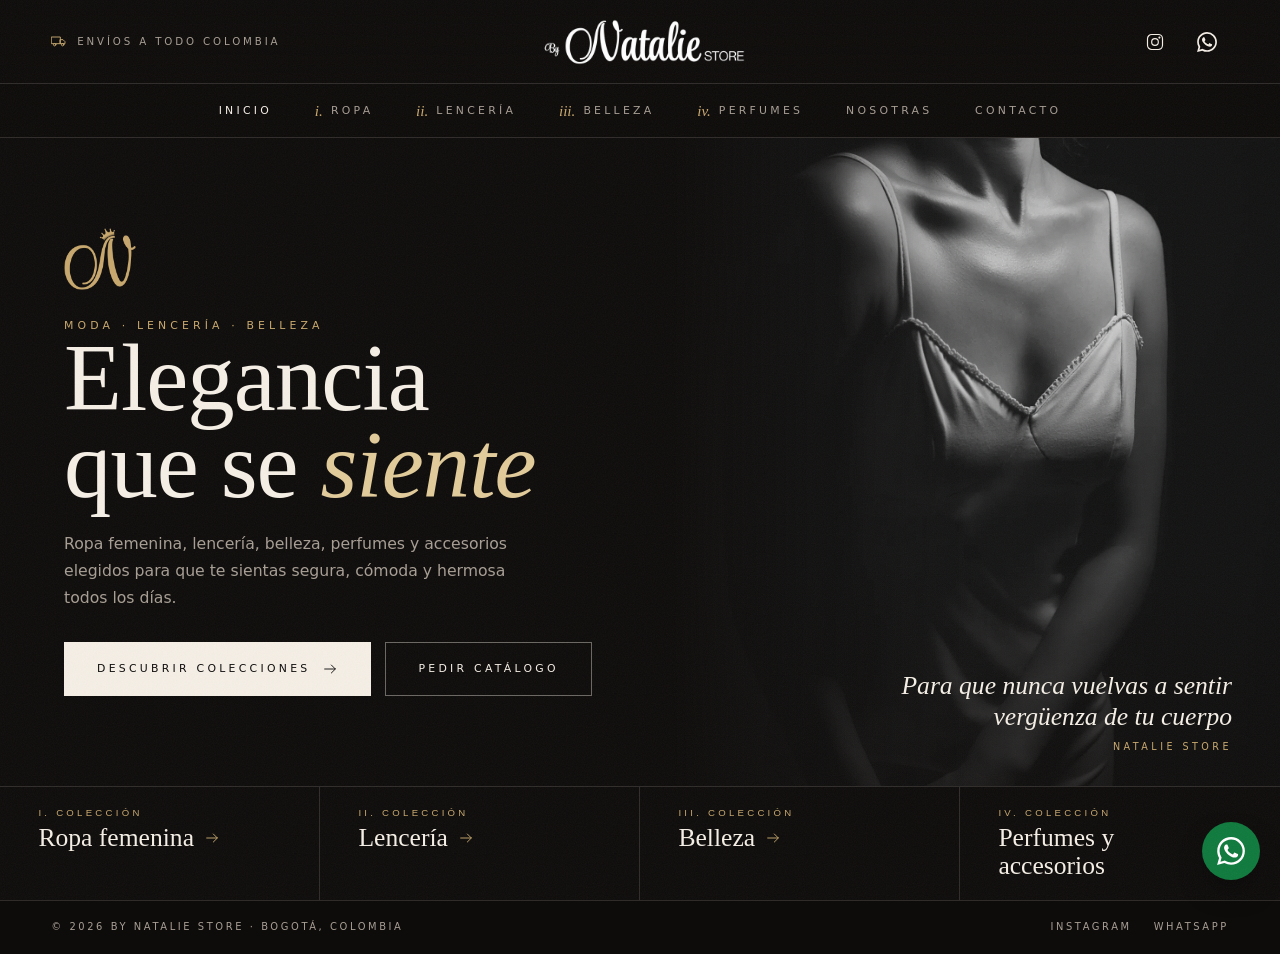
==== index.html @ c90ba947 "Landing de By Natalie Store por pestañas Co-Authored-By: Claude Opus 5.5 <noreply@anthropic.com>" ====
<!doctype html>
<html lang="es">
<head>
  <meta charset="utf-8">
  <meta name="viewport" content="width=device-width, initial-scale=1">
  <title>By Natalie Store — Moda, lencería y belleza</title>
  <meta name="description" content="By Natalie Store: ropa femenina, lencería, belleza, perfumes y accesorios. Tienda en Bogotá con envíos a todo Colombia.">
  <link rel="canonical" href="https://molanojd.github.io/nataliestore/">
  <meta name="theme-color" content="#0E0C0B">
  <link rel="icon" href="assets/img/favicon.png" type="image/png">
  <link rel="apple-touch-icon" href="assets/img/apple-touch.png">
  <meta property="og:type" content="website">
  <meta property="og:site_name" content="By Natalie Store">
  <meta property="og:title" content="By Natalie Store — Moda, lencería y belleza">
  <meta property="og:description" content="Ropa femenina, lencería, belleza, perfumes y accesorios. Bogotá · envíos a todo Colombia.">
  <meta property="og:url" content="https://molanojd.github.io/nataliestore/">
  <meta property="og:image" content="https://molanojd.github.io/nataliestore/assets/img/og.jpg">
  <meta property="og:image:width" content="1200">
  <meta property="og:image:height" content="630">
  <meta property="og:locale" content="es_CO">
  <meta name="twitter:card" content="summary_large_image">
  <link rel="preload" href="assets/fonts/cg-300.woff2" as="font" type="font/woff2" crossorigin>
  <link rel="preload" href="assets/fonts/mont.woff2" as="font" type="font/woff2" crossorigin>
  <link rel="stylesheet" href="assets/styles.css?v=1">
  <script src="assets/main.js?v=1" defer></script>
  <script type="application/ld+json">
  {"@context":"https://schema.org","@type":"ClothingStore","name":"By Natalie Store","telephone":"+57 320 242 2675","address":{"@type":"PostalAddress","addressLocality":"Bogotá","addressCountry":"CO"},"areaServed":"CO","sameAs":["https://www.instagram.com/nataliestoreoficial/"]}
  </script>
</head>
<body>
<svg width="0" height="0" style="position:absolute" aria-hidden="true">
  <defs>
    <symbol id="i-ig" viewBox="0 0 24 24"><rect x="3" y="3" width="18" height="18" rx="5"/><circle cx="12" cy="12" r="4"/><circle cx="17.3" cy="6.7" r=".6" fill="currentColor"/></symbol>
    <symbol id="i-wa" viewBox="0 0 24 24"><path fill="currentColor" stroke="none" d="M17.47 14.38c-.3-.15-1.75-.86-2.02-.96-.27-.1-.47-.15-.67.15-.2.3-.77.96-.94 1.16-.17.2-.35.22-.64.07-.3-.15-1.25-.46-2.38-1.47-.88-.79-1.47-1.76-1.65-2.06-.17-.3-.02-.46.13-.6.13-.14.3-.35.45-.52.15-.17.2-.3.3-.5.1-.2.05-.37-.03-.52-.07-.15-.67-1.6-.92-2.2-.24-.58-.49-.5-.67-.5h-.57c-.2 0-.52.07-.79.37-.27.3-1.04 1.02-1.04 2.48s1.07 2.88 1.21 3.08c.15.2 2.1 3.2 5.08 4.49.71.31 1.26.49 1.69.63.71.22 1.36.19 1.87.12.57-.09 1.75-.72 2-1.41.25-.7.25-1.29.17-1.41-.07-.12-.27-.2-.57-.35M12.05 21.8h-.01a9.8 9.8 0 0 1-5-1.37l-.36-.21-3.72.98.99-3.63-.23-.37A9.83 9.83 0 0 1 2.2 12C2.2 6.57 6.62 2.15 12.06 2.15a9.8 9.8 0 0 1 6.96 2.89 9.78 9.78 0 0 1 2.88 6.97c0 5.43-4.42 9.85-9.85 9.85m8.38-18.23A11.77 11.77 0 0 0 12.05.1C5.5.1.17 5.43.17 11.98c0 2.1.55 4.14 1.59 5.94L.07 24l6.25-1.64a11.86 11.86 0 0 0 5.72 1.46h.01c6.55 0 11.88-5.33 11.88-11.88 0-3.17-1.24-6.16-3.48-8.4"/></symbol>
    <symbol id="i-truck" viewBox="0 0 24 24"><path d="M1 6h13v10H1zM14 10h4l3 3v3h-7z"/><circle cx="5.5" cy="17.5" r="1.8"/><circle cx="17.5" cy="17.5" r="1.8"/></symbol>
    <symbol id="i-pin" viewBox="0 0 24 24"><path d="M20 10c0 6-8 12-8 12s-8-6-8-12a8 8 0 0 1 16 0Z"/><circle cx="12" cy="10" r="3"/></symbol>
    <symbol id="i-phone" viewBox="0 0 24 24"><path d="M22 16.92v3a2 2 0 0 1-2.18 2 19.8 19.8 0 0 1-8.63-3.07 19.5 19.5 0 0 1-6-6 19.8 19.8 0 0 1-3.07-8.67A2 2 0 0 1 4.11 2h3a2 2 0 0 1 2 1.72c.13.96.36 1.9.7 2.81a2 2 0 0 1-.45 2.11L8.1 9.9a16 16 0 0 0 6 6l1.27-1.27a2 2 0 0 1 2.11-.45c.9.34 1.85.57 2.81.7A2 2 0 0 1 22 16.92z"/></symbol>
    <symbol id="i-arrow" viewBox="0 0 24 24"><path d="M4 12h16M14 6l6 6-6 6"/></symbol>
    <symbol id="i-play" viewBox="0 0 24 24"><path fill="currentColor" stroke="none" d="M8 5.5v13a1 1 0 0 0 1.5.86l10.5-6.5a1 1 0 0 0 0-1.72L9.5 4.64A1 1 0 0 0 8 5.5z"/></symbol>
    <symbol id="i-bag" viewBox="0 0 24 24"><path d="M5 8h14l-1 13H6z"/><path d="M9 8V6a3 3 0 0 1 6 0v2"/></symbol>
  </defs>
</svg>
<a class="skip" href="#stage">Saltar al contenido</a>

<header class="hdr">
  <div class="left">
    <span class="ship-note"><svg class="icon" aria-hidden="true"><use href="#i-truck"/></svg>Envíos a todo Colombia</span>
  </div>
  <a class="brand" href="#inicio" data-go="inicio" aria-label="By Natalie Store, inicio"><img src="assets/img/word-white.png" width="550" height="120" alt="By Natalie Store"></a>
  <div class="right">
    <a class="ico-btn" href="https://www.instagram.com/nataliestoreoficial/" target="_blank" rel="noopener" aria-label="Instagram de Natalie Store"><svg class="icon" aria-hidden="true"><use href="#i-ig"/></svg></a>
    <a class="ico-btn" href="https://wa.me/573202422675?text=Hola%20Natalie%20Store%2C%20quiero%20m%C3%A1s%20informaci%C3%B3n." target="_blank" rel="noopener" aria-label="Escribir por WhatsApp"><svg class="icon" aria-hidden="true"><use href="#i-wa"/></svg></a>
  </div>
</header>

<nav class="tabs" role="tablist" aria-label="Secciones de la tienda">
  <button class="tab" role="tab" id="t-inicio" data-key="inicio" aria-controls="p-inicio" aria-selected="true">Inicio</button>
  <button class="tab" role="tab" id="t-ropa" data-key="ropa" aria-controls="p-ropa" aria-selected="false" tabindex="-1"><span class="n">i.</span>Ropa</button>
  <button class="tab" role="tab" id="t-lenceria" data-key="lenceria" aria-controls="p-lenceria" aria-selected="false" tabindex="-1"><span class="n">ii.</span>Lencería</button>
  <button class="tab" role="tab" id="t-belleza" data-key="belleza" aria-controls="p-belleza" aria-selected="false" tabindex="-1"><span class="n">iii.</span>Belleza</button>
  <button class="tab" role="tab" id="t-perfumes" data-key="perfumes" aria-controls="p-perfumes" aria-selected="false" tabindex="-1"><span class="n">iv.</span>Perfumes</button>
  <button class="tab" role="tab" id="t-nosotras" data-key="nosotras" aria-controls="p-nosotras" aria-selected="false" tabindex="-1">Nosotras</button>
  <button class="tab" role="tab" id="t-contacto" data-key="contacto" aria-controls="p-contacto" aria-selected="false" tabindex="-1">Contacto</button>
</nav>

<main class="stage" id="stage">

  <!-- ============ Inicio ============ -->
  <section class="panel" id="p-inicio" role="tabpanel" aria-labelledby="t-inicio" tabindex="-1">
    <div class="home">
      <div class="home-txt">
        <img class="mono rv" src="assets/img/mono-gold.png" width="468" height="400" alt="">
        <p class="eyebrow rv" style="--d:1">Moda · Lencería · Belleza</p>
        <h1 class="rv" style="--d:2">Elegancia<br>que se <em>siente</em></h1>
        <p class="sub rv" style="--d:3">Ropa femenina, lencería, belleza, perfumes y accesorios elegidos para que te sientas segura, cómoda y hermosa todos los días.</p>
        <div class="cta rv" style="--d:4">
          <button class="btn btn-ivory" type="button" data-go="ropa">Descubrir colecciones <svg class="icon" aria-hidden="true"><use href="#i-arrow"/></svg></button>
          <a class="btn btn-line" href="https://wa.me/573202422675?text=Hola%20Natalie%20Store%2C%20quiero%20ver%20el%20cat%C3%A1logo." target="_blank" rel="noopener">Pedir catálogo</a>
        </div>
      </div>
      <div class="home-img img-rv">
        <img src="assets/img/hero.webp" width="1400" height="2100" fetchpriority="high" alt="Mujer con lencería de satén negro en blanco y negro">
        <p class="tagline">Para que nunca vuelvas a sentir<br>vergüenza de tu cuerpo<small>Natalie Store</small></p>
      </div>
      <div class="home-strip">
        <button type="button" data-go="ropa"><span class="k">i. Colección</span><span class="t">Ropa femenina <svg class="icon" aria-hidden="true"><use href="#i-arrow"/></svg></span></button>
        <button type="button" data-go="lenceria"><span class="k">ii. Colección</span><span class="t">Lencería <svg class="icon" aria-hidden="true"><use href="#i-arrow"/></svg></span></button>
        <button type="button" data-go="belleza"><span class="k">iii. Colección</span><span class="t">Belleza <svg class="icon" aria-hidden="true"><use href="#i-arrow"/></svg></span></button>
        <button type="button" data-go="perfumes"><span class="k">iv. Colección</span><span class="t">Perfumes y accesorios <svg class="icon" aria-hidden="true"><use href="#i-arrow"/></svg></span></button>
      </div>
    </div>
  </section>

  <!-- ============ Ropa ============ -->
  <section class="panel" id="p-ropa" role="tabpanel" aria-labelledby="t-ropa" tabindex="-1" hidden>
    <div class="cat">
      <div class="cat-media img-rv"><img src="assets/img/ropa.webp" width="1100" height="1650" loading="lazy" alt="Mujer con abrigo y vestido en tonos neutros"><span class="cap">Colección i · Ropa femenina</span></div>
      <div class="cat-body">
        <span class="num rv">i.</span>
        <p class="eyebrow rv" style="--d:1">Ropa femenina</p>
        <h2 class="rv" style="--d:2">Prendas que <em>te abrazan</em></h2>
        <p class="lead rv" style="--d:3">Vestidos, conjuntos y básicos con cortes que estilizan tu figura y tejidos que se sienten bien desde la mañana hasta la noche.</p>
        <ul class="chips rv" style="--d:4"><li>Vestidos</li><li>Conjuntos</li><li>Sets deportivos</li><li>Blusas</li><li>Fajas</li></ul>
        <div class="minis rv" style="--d:5">
          <div class="mini"><img src="assets/img/ropa-2.webp" width="800" height="533" loading="lazy" alt="Mujer con vestido rojo"><span>Para salir</span></div>
          <div class="mini"><img src="assets/img/boutique.webp" width="1200" height="800" loading="lazy" alt="Perchero con prendas en una boutique"><span>Para cada día</span></div>
        </div>
        <div class="cta rv" style="--d:6"><a class="btn btn-ivory" href="https://wa.me/573202422675?text=Hola%20Natalie%20Store%2C%20quiero%20ver%20la%20colecci%C3%B3n%20de%20ropa." target="_blank" rel="noopener"><svg class="icon" aria-hidden="true"><use href="#i-wa"/></svg>Ver disponibles</a><button class="btn btn-line" type="button" data-go="lenceria">Siguiente: Lencería</button></div>
      </div>
    </div>
  </section>

  <!-- ============ Lencería ============ -->
  <section class="panel" id="p-lenceria" role="tabpanel" aria-labelledby="t-lenceria" tabindex="-1" hidden>
    <div class="cat flip">
      <div class="cat-media lenceria-pos img-rv"><img src="assets/img/lenceria.webp" width="1000" height="750" loading="lazy" alt="Mujer con camisola de satén negro y encaje"><span class="cap">Colección ii · Lencería</span></div>
      <div class="cat-body">
        <span class="num rv">ii.</span>
        <p class="eyebrow rv" style="--d:1">Lencería</p>
        <h2 class="rv" style="--d:2">Delicada,<br><em>solo para ti</em></h2>
        <p class="lead rv" style="--d:3">Satén, encaje y seda en conjuntos, pijamas y piezas que se llevan con seguridad. Porque sentirse bonita empieza por dentro.</p>
        <ul class="chips rv" style="--d:4"><li>Conjuntos</li><li>Pijamas</li><li>Bodies</li><li>Batas</li><li>Satén y encaje</li></ul>
        <div class="minis rv" style="--d:5">
          <div class="mini"><img src="assets/img/pijama.webp" width="900" height="675" loading="lazy" alt="Pijama de satén azul noche"><span>Pijamas de satén</span></div>
          <div class="mini"><img src="assets/img/lenceria-2.webp" width="900" height="1350" loading="lazy" alt="Bata de encaje blanca a contraluz"><span>Batas y encaje</span></div>
        </div>
        <div class="cta rv" style="--d:6"><a class="btn btn-ivory" href="https://wa.me/573202422675?text=Hola%20Natalie%20Store%2C%20quiero%20ver%20la%20colecci%C3%B3n%20de%20lencer%C3%ADa." target="_blank" rel="noopener"><svg class="icon" aria-hidden="true"><use href="#i-wa"/></svg>Ver disponibles</a><button class="btn btn-line" type="button" data-go="belleza">Siguiente: Belleza</button></div>
      </div>
    </div>
  </section>

  <!-- ============ Belleza ============ -->
  <section class="panel light" id="p-belleza" role="tabpanel" aria-labelledby="t-belleza" tabindex="-1" hidden>
    <div class="beauty-grid">
      <div class="bg-tile bg-a img-rv"><img src="assets/img/labial.webp" width="800" height="1120" loading="lazy" alt="Labial y esmalte rojos"><span class="lbl">Labiales</span></div>
      <div class="bg-tile bg-b img-rv" style="--d:1"><img src="assets/img/belleza.webp" width="1000" height="1000" loading="lazy" alt="Brochas, labial y polvos de maquillaje sobre fondo crema"><span class="lbl">Maquillaje</span></div>
      <div class="bg-tile bg-c img-rv" style="--d:2"><img src="assets/img/flores.webp" width="1000" height="1000" loading="lazy" alt="Peonías rosadas sobre fondo negro"><span class="lbl">Cuidado de la piel</span></div>
      <div class="bg-text bg-d">
        <span class="num eyebrow rv">iii. Belleza</span>
        <h2 class="rv" style="--d:1">Tu rutina, <em>más bella</em></h2>
        <p class="rv" style="--d:2">Maquillaje y cuidado personal seleccionados para realzar tu belleza natural.</p>
        <ul class="chips rv" style="--d:3"><li>Maquillaje</li><li>Labiales</li><li>Cuidado facial</li></ul>
        <div class="cta rv" style="--d:4"><a class="btn btn-dark" href="https://wa.me/573202422675?text=Hola%20Natalie%20Store%2C%20quiero%20ver%20los%20productos%20de%20belleza." target="_blank" rel="noopener">Ver disponibles <svg class="icon" aria-hidden="true"><use href="#i-arrow"/></svg></a></div>
      </div>
    </div>
  </section>

  <!-- ============ Perfumes y accesorios ============ -->
  <section class="panel" id="p-perfumes" role="tabpanel" aria-labelledby="t-perfumes" tabindex="-1" hidden>
    <div class="cat">
      <div class="cat-media img-rv"><img src="assets/img/perfume.webp" width="1000" height="1333" loading="lazy" alt="Frasco de perfume dorado sobre una superficie clara"><span class="cap">Colección iv · Perfumes y accesorios</span></div>
      <div class="cat-body">
        <span class="num rv">iv.</span>
        <p class="eyebrow rv" style="--d:1">Perfumes y accesorios</p>
        <h2 class="rv" style="--d:2">El detalle que<br><em>te define</em></h2>
        <p class="lead rv" style="--d:3">Fragancias que se quedan en la memoria y accesorios que completan cada look, desde lo sutil hasta lo inolvidable.</p>
        <ul class="chips rv" style="--d:4"><li>Perfumes</li><li>Joyería</li><li>Aretes</li><li>Collares</li><li>Bolsos</li></ul>
        <div class="minis rv" style="--d:5">
          <div class="mini"><img src="assets/img/joyas.webp" width="1000" height="1500" loading="lazy" alt="Aretes dorados junto a una piedra"><span>Joyería</span></div>
          <div class="mini"><img src="assets/img/joyas-2.webp" width="800" height="1068" loading="lazy" alt="Pulsera de cadena dorada"><span>Detalles dorados</span></div>
        </div>
        <div class="cta rv" style="--d:6"><a class="btn btn-ivory" href="https://wa.me/573202422675?text=Hola%20Natalie%20Store%2C%20quiero%20ver%20perfumes%20y%20accesorios." target="_blank" rel="noopener"><svg class="icon" aria-hidden="true"><use href="#i-wa"/></svg>Ver disponibles</a><button class="btn btn-line" type="button" data-go="nosotras">Conoce nuestra historia</button></div>
      </div>
    </div>
  </section>

  <!-- ============ Nosotras ============ -->
  <section class="panel" id="p-nosotras" role="tabpanel" aria-labelledby="t-nosotras" tabindex="-1" hidden>
    <div class="story">
      <div class="story-txt">
        <p class="eyebrow rv">Nuestra historia</p>
        <h2 class="sr">Nuestra historia</h2>
        <blockquote class="rv" style="--d:1">De una historia de inseguridad nació una marca para que <b>nunca</b> vuelvas a sentir vergüenza de tu cuerpo.</blockquote>
        <p class="body rv" style="--d:2">Natalie Store es una tienda en Bogotá pensada para la mujer real. Elegimos cada prenda, cada pieza de lencería y cada producto de belleza para que te veas y te sientas increíble, a tu manera.</p>
        <ul class="pillars rv" style="--d:3">
          <li><b>Seguridad</b><span>Prendas que estilizan y te hacen sentir cómoda.</span></li>
          <li><b>Calidad</b><span>Tejidos y productos elegidos con cuidado.</span></li>
          <li><b>Cercanía</b><span>Te asesoramos por WhatsApp, sin prisa.</span></li>
        </ul>
      </div>
      <div class="story-media">
        <div class="sm tall img-rv"><img src="assets/img/ig-tienda.webp" width="360" height="640" loading="lazy" alt="Fachada de la tienda Natalie Store con su logo"><span class="cap">Nuestra tienda · Bogotá</span><a href="https://www.instagram.com/nataliestoreoficial/reel/DZxglyvO6ek/" target="_blank" rel="noopener" aria-label="Ver en Instagram: nuestra tienda"></a></div>
        <div class="sm img-rv" style="--d:1"><img src="assets/img/ig-caja.webp" width="361" height="640" loading="lazy" alt="Mujer abriendo una caja negra con el logo de Natalie Store"><span class="cap">Una caja especial</span><a href="https://www.instagram.com/nataliestoreoficial/reel/DWxEr5qDlbj/" target="_blank" rel="noopener" aria-label="Ver en Instagram: una caja especial"></a></div>
        <div class="sm img-rv" style="--d:2"><img src="assets/img/ig-creando.webp" width="361" height="640" loading="lazy" alt="Bocetos de diseño de lencería en una tableta"><span class="cap">Creando Natalie Store</span><a href="https://www.instagram.com/nataliestoreoficial/reel/DWpQsQhDr0M/" target="_blank" rel="noopener" aria-label="Ver en Instagram: creando Natalie Store"></a></div>
      </div>
    </div>
    <div class="ig wrap">
      <div class="ig-head">
        <div><p class="eyebrow">Instagram</p><h2>Síguenos en <em>@nataliestoreoficial</em></h2></div>
        <a class="handle" href="https://www.instagram.com/nataliestoreoficial/" target="_blank" rel="noopener" style="text-decoration:none"><img src="assets/img/mono-white.png" width="187" height="160" alt=""><span><b>nataliestoreoficial</b><span>10,3 mil seguidores</span></span></a>
      </div>
      <div class="ig-grid">
        <a class="ig-item" href="https://www.instagram.com/nataliestoreoficial/reel/DdCZx5euf4N/" target="_blank" rel="noopener"><img src="assets/img/ig-set.webp" width="361" height="640" loading="lazy" alt=""><span class="play" aria-hidden="true"><svg class="icon"><use href="#i-play"/></svg></span><span class="t">Conjuntos y pijamas</span></a>
        <a class="ig-item" href="https://www.instagram.com/nataliestoreoficial/p/DdnRmkIDJlN/" target="_blank" rel="noopener"><img src="assets/img/ig-catalogo.webp" width="517" height="640" loading="lazy" alt=""><span class="t">Catálogo de fajas</span></a>
        <a class="ig-item" href="https://www.instagram.com/nataliestoreoficial/reel/DeIMwNjOK05/" target="_blank" rel="noopener"><img src="assets/img/ig-maniqui.webp" width="361" height="640" loading="lazy" alt=""><span class="play" aria-hidden="true"><svg class="icon"><use href="#i-play"/></svg></span><span class="t">En la tienda</span></a>
        <a class="ig-item" href="https://www.instagram.com/nataliestoreoficial/reel/DZxglyvO6ek/" target="_blank" rel="noopener"><img src="assets/img/ig-tienda.webp" width="360" height="640" loading="lazy" alt=""><span class="play" aria-hidden="true"><svg class="icon"><use href="#i-play"/></svg></span><span class="t">Nuestra fachada</span></a>
        <a class="ig-item" href="https://www.instagram.com/nataliestoreoficial/reel/DWxEr5qDlbj/" target="_blank" rel="noopener"><img src="assets/img/ig-caja.webp" width="361" height="640" loading="lazy" alt=""><span class="play" aria-hidden="true"><svg class="icon"><use href="#i-play"/></svg></span><span class="t">Una caja especial</span></a>
        <a class="ig-item" href="https://www.instagram.com/nataliestoreoficial/p/DXh8buVFBLe/" target="_blank" rel="noopener"><img src="assets/img/ig-cliente.webp" width="480" height="640" loading="lazy" alt=""><span class="t">Nuestras clientas</span></a>
      </div>
    </div>
  </section>

  <!-- ============ Contacto ============ -->
  <section class="panel" id="p-contacto" role="tabpanel" aria-labelledby="t-contacto" tabindex="-1" hidden>
    <div class="contact">
      <div class="contact-media img-rv"><img src="assets/img/seda.webp" width="1600" height="2133" loading="lazy" alt="Tela de seda color marfil"><img class="mono-big" src="assets/img/mono-white.png" width="187" height="160" alt=""></div>
      <div class="contact-body">
        <p class="eyebrow rv">Contacto</p>
        <h2 class="rv" style="--d:1">Hablemos, <em>te asesoramos</em></h2>
        <p class="rv" style="--d:2">Escríbenos por WhatsApp para conocer tallas, colores y disponibilidad. Te ayudamos a elegir lo que mejor va contigo.</p>
        <div class="c-list rv" style="--d:3">
          <a href="https://wa.me/573202422675?text=Hola%20Natalie%20Store%2C%20quiero%20m%C3%A1s%20informaci%C3%B3n." target="_blank" rel="noopener"><svg class="icon" aria-hidden="true"><use href="#i-wa"/></svg><span><small>WhatsApp</small><b>+57 320 242 2675</b></span><svg class="icon arrow" aria-hidden="true"><use href="#i-arrow"/></svg></a>
          <a href="https://www.instagram.com/nataliestoreoficial/" target="_blank" rel="noopener"><svg class="icon" aria-hidden="true"><use href="#i-ig"/></svg><span><small>Instagram</small><b>@nataliestoreoficial</b></span><svg class="icon arrow" aria-hidden="true"><use href="#i-arrow"/></svg></a>
          <div class="c-pair"><div><svg class="icon" aria-hidden="true"><use href="#i-pin"/></svg><span><small>Tienda</small><b>Bogotá</b></span></div><div><svg class="icon" aria-hidden="true"><use href="#i-truck"/></svg><span><small>Envíos</small><b>A todo el país</b></span></div></div>
        </div>
        <div class="cta rv" style="--d:4"><a class="btn btn-wa" href="https://wa.me/573202422675?text=Hola%20Natalie%20Store%2C%20quiero%20m%C3%A1s%20informaci%C3%B3n." target="_blank" rel="noopener"><svg class="icon" aria-hidden="true"><use href="#i-wa"/></svg>Escribir por WhatsApp</a><a class="btn btn-line" href="tel:+573202422675"><svg class="icon" aria-hidden="true"><use href="#i-phone"/></svg>Llamar</a></div>
      </div>
    </div>
  </section>
</main>

<footer class="foot">
  <span>© <span id="y">2026</span> By Natalie Store · Bogotá, Colombia</span>
  <nav aria-label="Redes"><a href="https://www.instagram.com/nataliestoreoficial/" target="_blank" rel="noopener">Instagram</a><a href="https://wa.me/573202422675" target="_blank" rel="noopener">WhatsApp</a></nav>
</footer>

<a class="wa" href="https://wa.me/573202422675?text=Hola%20Natalie%20Store%2C%20quiero%20m%C3%A1s%20informaci%C3%B3n." target="_blank" rel="noopener" aria-label="Escribir por WhatsApp"><svg aria-hidden="true"><use href="#i-wa"/></svg></a>
</body>
</html>
---- assets/styles.css ----
/* Cormorant Garamond & Montserrat — SIL Open Font License 1.1 (self-hosted latin subset) */
@font-face { font-family: "Cormorant"; font-weight: 300; font-display: swap; src: url("fonts/cg-300.woff2") format("woff2"); }
@font-face { font-family: "Cormorant"; font-weight: 300; font-style: italic; font-display: swap; src: url("fonts/cg-300i.woff2") format("woff2"); }
@font-face { font-family: "Cormorant"; font-weight: 500; font-display: swap; src: url("fonts/cg-500.woff2") format("woff2"); }
@font-face { font-family: "Cormorant"; font-weight: 500; font-style: italic; font-display: swap; src: url("fonts/cg-500i.woff2") format("woff2"); }
@font-face { font-family: "Montserrat"; font-weight: 300 600; font-display: swap; src: url("fonts/mont.woff2") format("woff2"); }

:root {
  --noir: #0E0C0B;
  --noir-2: #171413;
  --noir-3: #221D1B;
  --ivory: #F5EFE6;
  --ivory-2: #EDE4D6;
  --pearl: #FBF8F3;
  --gold: #C9A96E;
  --gold-2: #E2CB9A;
  --gold-deep: #8E6F3A;
  --rose: #E8CFC6;
  --ink: #1A1615;
  --muted-d: #A79E94;
  --muted-l: #6B625A;
  --line-d: rgba(245, 239, 230, .14);
  --line-l: #E3D8C8;
  --serif: "Cormorant", "Cormorant Garamond", Georgia, "Times New Roman", serif;
  --sans: "Montserrat", system-ui, -apple-system, "Segoe UI", Roboto, sans-serif;
  --ease: cubic-bezier(.22, 1, .36, 1);
  --ease-io: cubic-bezier(.65, 0, .35, 1);
  --hdr: 84px;
  --wa: #0F7A3D;
  color-scheme: dark;
}
*, *::before, *::after { box-sizing: border-box; }
html { -webkit-text-size-adjust: 100%; scroll-behavior: smooth; }
body { margin: 0; font-family: var(--sans); font-weight: 400; font-size: 1rem; line-height: 1.7; color: var(--ivory); background: var(--noir); -webkit-font-smoothing: antialiased; overflow-x: hidden; }
img, svg { display: block; max-width: 100%; }
a { color: inherit; }
a, button, [role="tab"] { cursor: pointer; }
h1, h2, h3, h4 { margin: 0; font-family: var(--serif); font-weight: 300; line-height: 1.04; letter-spacing: -.01em; }
p { margin: 0; }
ul, ol { margin: 0; padding: 0; list-style: none; }
:focus-visible { outline: 1.5px solid var(--gold); outline-offset: 4px; }
.icon { width: 20px; height: 20px; flex: none; fill: none; stroke: currentColor; stroke-width: 1.4; stroke-linecap: round; stroke-linejoin: round; }
.sr { position: absolute; width: 1px; height: 1px; overflow: hidden; clip: rect(0 0 0 0); white-space: nowrap; }
.skip { position: absolute; left: 16px; top: -60px; background: var(--ivory); color: var(--noir); padding: 10px 14px; z-index: 200; }
.skip:focus { top: 12px; }
.eyebrow { font-family: var(--sans); font-size: .68rem; font-weight: 500; letter-spacing: .38em; text-transform: uppercase; color: var(--gold); }
.serif-i { font-style: italic; }
.gold { color: var(--gold-2); }

/* ============ Grain overlay ============ */
body::after { content: ""; position: fixed; inset: 0; z-index: 300; pointer-events: none; opacity: .05; background-image: url("data:image/svg+xml,%3Csvg xmlns='http://www.w3.org/2000/svg' width='160' height='160'%3E%3Cfilter id='n'%3E%3CfeTurbulence type='fractalNoise' baseFrequency='.9' numOctaves='2' stitchTiles='stitch'/%3E%3C/filter%3E%3Crect width='100%25' height='100%25' filter='url(%23n)'/%3E%3C/svg%3E"); }

/* ============ Header ============ */
.hdr { position: fixed; inset: 0 0 auto 0; height: var(--hdr); z-index: 100; display: grid; grid-template-columns: 1fr auto 1fr; align-items: center; padding: 0 clamp(18px, 4vw, 56px); background: linear-gradient(180deg, rgba(14, 12, 11, .9), rgba(14, 12, 11, .55)); -webkit-backdrop-filter: blur(14px) saturate(140%); backdrop-filter: blur(14px) saturate(140%); border-bottom: 1px solid var(--line-d); }
.hdr .left { display: flex; align-items: center; gap: 26px; }
.brand { justify-self: center; display: flex; align-items: center; text-decoration: none; }
.brand img { height: 46px; width: auto; }
.hdr .right { justify-self: end; display: flex; align-items: center; gap: 8px; }
.ico-btn { display: inline-grid; place-items: center; width: 44px; height: 44px; border-radius: 50%; color: var(--ivory); text-decoration: none; transition: background-color .3s, color .3s; }
.ico-btn:hover { background: rgba(245, 239, 230, .08); color: var(--gold-2); }
.ship-note { display: inline-flex; align-items: center; gap: 10px; font-size: .64rem; letter-spacing: .28em; text-transform: uppercase; color: var(--muted-d); }
.ship-note .icon { width: 16px; height: 16px; color: var(--gold); }

/* ============ Tabs ============ */
.tabs { position: fixed; top: var(--hdr); left: 0; right: 0; z-index: 99; display: flex; justify-content: center; gap: clamp(6px, 2.4vw, 38px); padding: 0 16px; height: 54px; align-items: stretch; background: rgba(14, 12, 11, .72); -webkit-backdrop-filter: blur(14px); backdrop-filter: blur(14px); border-bottom: 1px solid var(--line-d); overflow-x: auto; scrollbar-width: none; }
.tabs::-webkit-scrollbar { display: none; }
.tab { position: relative; flex: none; display: inline-flex; align-items: center; gap: 8px; padding: 0 6px; border: 0; background: none; font: 500 .68rem var(--sans); letter-spacing: .3em; text-transform: uppercase; color: var(--muted-d); white-space: nowrap; transition: color .35s var(--ease); }
.tab::after { content: ""; position: absolute; left: 6px; right: 6px; bottom: -1px; height: 1px; background: var(--gold); transform: scaleX(0); transform-origin: center; transition: transform .55s var(--ease); }
.tab:hover { color: var(--ivory); }
.tab[aria-selected="true"] { color: var(--ivory); }
.tab[aria-selected="true"]::after { transform: scaleX(1); }
.tab .n { font-family: var(--serif); font-style: italic; font-size: .95rem; letter-spacing: 0; color: var(--gold); text-transform: none; }

/* ============ Panels ============ */
.stage { position: relative; padding-top: calc(var(--hdr) + 54px); min-height: 100vh; min-height: 100svh; }
.panel { min-height: calc(100svh - var(--hdr) - 54px); }
.panel[hidden] { display: none; }
.panel.enter .rv { animation: rv .9s var(--ease) both; animation-delay: calc(var(--d, 0) * 90ms); }
@keyframes rv { from { opacity: 0; transform: translateY(22px); } to { opacity: 1; transform: none; } }
.panel.enter .img-rv { animation: imgrv 1.3s var(--ease) both; animation-delay: calc(var(--d, 0) * 90ms); }
@keyframes imgrv { from { clip-path: inset(0 0 100% 0); } to { clip-path: inset(0 0 0 0); } }
.wrap { width: 100%; max-width: 1320px; margin: 0 auto; padding: 0 clamp(18px, 4vw, 56px); }

/* ============ Panel: Inicio ============ */
.home { position: relative; display: grid; grid-template-columns: 1.05fr .95fr; min-height: calc(100svh - var(--hdr) - 54px); }
.home-txt { position: relative; z-index: 2; display: flex; flex-direction: column; justify-content: center; padding: clamp(40px, 7vw, 110px) clamp(18px, 5vw, 80px); }
.home-txt .mono { width: 92px; height: auto; margin-bottom: 30px; opacity: .95; }
.home h1 { font-size: clamp(3.2rem, 7.6vw, 7.4rem); font-weight: 300; line-height: .92; }
.home h1 em { font-style: italic; color: var(--gold-2); font-weight: 300; }
.home .sub { margin-top: 28px; max-width: 470px; color: var(--muted-d); font-size: .98rem; }
.home .cta { margin-top: 40px; display: flex; flex-wrap: wrap; gap: 14px; }
.btn { position: relative; display: inline-flex; align-items: center; justify-content: center; gap: 12px; min-height: 54px; padding: 0 32px; font: 500 .68rem var(--sans); letter-spacing: .3em; text-transform: uppercase; text-decoration: none; border: 1px solid transparent; overflow: hidden; isolation: isolate; transition: color .45s var(--ease), border-color .45s var(--ease); }
.btn::before { content: ""; position: absolute; inset: 0; z-index: -1; transform: translateY(101%); transition: transform .55s var(--ease); }
.btn:hover::before { transform: none; }
.btn .icon { width: 16px; height: 16px; }
.btn-ivory { background: var(--ivory); color: var(--noir); }
.btn-ivory::before { background: var(--gold); }
.btn-ivory:hover { color: var(--noir); }
.btn-line { color: var(--ivory); border-color: rgba(245, 239, 230, .4); }
.btn-line::before { background: var(--ivory); }
.btn-line:hover { color: var(--noir); border-color: var(--ivory); }
.btn-dark { background: var(--noir); color: var(--ivory); }
.btn-dark::before { background: var(--gold-deep); }
.btn-dark:hover { color: var(--ivory); }
.btn-wa { background: var(--wa); color: #fff; }
.btn-wa::before { background: #0A5C2D; }
.btn-wa:hover { color: #fff; }
.home-img { position: relative; overflow: hidden; }
.home-img img { position: absolute; inset: 0; width: 100%; height: 100%; object-fit: cover; object-position: 50% 30%; filter: grayscale(.15) contrast(1.05); }
.home-img::after { content: ""; position: absolute; inset: 0; background: linear-gradient(90deg, var(--noir) 0%, rgba(14, 12, 11, .25) 22%, rgba(14, 12, 11, 0) 50%), linear-gradient(0deg, rgba(14, 12, 11, .55), transparent 35%); }
.home-img .tagline { position: absolute; right: clamp(18px, 4vw, 48px); bottom: 34px; z-index: 2; text-align: right; font-family: var(--serif); font-style: italic; font-size: clamp(1.2rem, 2vw, 1.6rem); color: var(--ivory); line-height: 1.2; }
.home-img .tagline small { display: block; margin-top: 8px; font-family: var(--sans); font-style: normal; font-size: .6rem; letter-spacing: .36em; text-transform: uppercase; color: var(--gold); }
.home-strip { grid-column: 1 / -1; display: grid; grid-template-columns: repeat(4, 1fr); border-top: 1px solid var(--line-d); }
.home-strip button { display: flex; flex-direction: column; align-items: flex-start; gap: 6px; padding: 24px clamp(18px, 3vw, 40px); background: none; border: 0; border-right: 1px solid var(--line-d); color: var(--ivory); text-align: left; transition: background-color .4s; }
.home-strip button:last-child { border-right: 0; }
.home-strip button:hover { background: rgba(245, 239, 230, .04); }
.home-strip .k { font-size: .6rem; letter-spacing: .34em; text-transform: uppercase; color: var(--gold); }
.home-strip .t { font-family: var(--serif); font-size: clamp(1.3rem, 2vw, 1.75rem); font-weight: 300; line-height: 1.1; display: flex; align-items: center; gap: 10px; }
.home-strip .t .icon { width: 16px; height: 16px; color: var(--gold); transition: transform .4s var(--ease); }
.home-strip button:hover .t .icon { transform: translateX(6px); }

/* ============ Panel: Colecciones (category) ============ */
.cat { display: grid; grid-template-columns: .9fr 1.1fr; min-height: calc(100svh - var(--hdr) - 54px); }
.cat.flip { grid-template-columns: 1.1fr .9fr; }
.cat.flip .cat-media { order: 2; }
.cat-media { position: relative; overflow: hidden; background: var(--noir-2); }
.cat-media > img { position: absolute; inset: 0; width: 100%; height: 100%; object-fit: cover; transition: transform 1.6s var(--ease); }
.cat-media:hover > img { transform: scale(1.035); }
.cat-media .cap { position: absolute; left: 28px; bottom: 26px; z-index: 2; font-size: .6rem; letter-spacing: .36em; text-transform: uppercase; color: var(--ivory); text-shadow: 0 1px 12px rgba(0, 0, 0, .5); }
.cat-body { display: flex; flex-direction: column; justify-content: center; padding: clamp(40px, 6vw, 96px) clamp(18px, 5vw, 84px); }
.cat-body .num { font-family: var(--serif); font-style: italic; font-size: 1.1rem; color: var(--gold); }
.cat-body h2 { margin-top: 14px; font-size: clamp(2.8rem, 6vw, 5.6rem); }
.cat-body h2 em { font-style: italic; color: var(--gold-2); }
.cat-body .lead { margin-top: 22px; max-width: 520px; color: var(--muted-d); }
.chips { margin-top: 30px; display: flex; flex-wrap: wrap; gap: 10px; }
.chips li { padding: 9px 18px; border: 1px solid var(--line-d); font-size: .66rem; letter-spacing: .24em; text-transform: uppercase; color: var(--ivory); transition: border-color .3s, color .3s; }
.chips li:hover { border-color: var(--gold); color: var(--gold-2); }
.minis { margin-top: 38px; display: grid; grid-template-columns: repeat(2, 1fr); gap: 16px; max-width: 560px; }
.mini { position: relative; overflow: hidden; aspect-ratio: 4 / 5; background: var(--noir-2); }
.mini img { width: 100%; height: 100%; object-fit: cover; transition: transform 1.2s var(--ease), filter .6s; filter: grayscale(.2); }
.mini:hover img { transform: scale(1.05); filter: none; }
.mini span { position: absolute; left: 14px; bottom: 12px; font-family: var(--serif); font-style: italic; font-size: 1.15rem; color: var(--ivory); text-shadow: 0 1px 10px rgba(0, 0, 0, .6); }
.cat-body .cta { margin-top: 38px; display: flex; flex-wrap: wrap; gap: 12px; }

/* ============ Panel: Belleza (light) ============ */
.light { background: var(--pearl); color: var(--ink); }
.light .eyebrow { color: var(--gold-deep); }
.light .cat-body .lead, .light .muted { color: var(--muted-l); }
.light .cat-body h2 em { color: var(--gold-deep); }
.light .chips li { border-color: var(--line-l); color: var(--ink); }
.light .chips li:hover { border-color: var(--gold-deep); color: var(--gold-deep); }
.light .cat-body .num { color: var(--gold-deep); }
.light .btn-line { color: var(--ink); border-color: rgba(26, 22, 21, .35); }
.light .btn-line::before { background: var(--ink); }
.light .btn-line:hover { color: var(--pearl); }
.beauty-grid { display: grid; grid-template-columns: repeat(12, 1fr); grid-auto-rows: minmax(0, 1fr); gap: 14px; padding: 14px; min-height: calc(100svh - var(--hdr) - 54px); }
.bg-a { grid-column: 1 / 6; grid-row: 1 / 3; }
.bg-b { grid-column: 6 / 9; grid-row: 1 / 2; }
.bg-c { grid-column: 9 / 13; grid-row: 1 / 3; }
.bg-d { grid-column: 6 / 9; grid-row: 2 / 3; }
.bg-tile { position: relative; overflow: hidden; background: var(--ivory-2); min-height: 220px; }
.bg-tile img { position: absolute; inset: 0; width: 100%; height: 100%; object-fit: cover; transition: transform 1.4s var(--ease); }
.bg-tile:hover img { transform: scale(1.04); }
.bg-tile .lbl { position: absolute; left: 18px; bottom: 16px; z-index: 2; font-family: var(--serif); font-style: italic; font-size: 1.4rem; color: #fff; text-shadow: 0 1px 14px rgba(0, 0, 0, .55); }
.bg-text { display: flex; flex-direction: column; justify-content: center; padding: clamp(22px, 3vw, 44px); background: var(--ivory); }
.bg-text h2 { font-size: clamp(2.4rem, 4.4vw, 4.2rem); }
.bg-text h2 em { font-style: italic; color: var(--gold-deep); }
.bg-text p { margin-top: 16px; color: var(--muted-l); font-size: .95rem; }
.bg-text .chips { margin-top: 22px; }
.bg-text .cta { margin-top: 26px; }

/* ============ Panel: Nosotras ============ */
.story { display: grid; grid-template-columns: 1fr 1fr; min-height: calc(100svh - var(--hdr) - 54px); }
.story-txt { display: flex; flex-direction: column; justify-content: center; padding: clamp(40px, 7vw, 110px) clamp(18px, 5vw, 84px); background: radial-gradient(800px 600px at 0% 100%, rgba(201, 169, 110, .12), transparent 60%); }
.story-txt blockquote { margin: 26px 0 0; font-family: var(--serif); font-weight: 300; font-style: italic; font-size: clamp(2rem, 4vw, 3.5rem); line-height: 1.08; }
.story-txt blockquote b { font-weight: 500; font-style: normal; color: var(--gold-2); letter-spacing: .02em; }
.story-txt p.body { margin-top: 26px; max-width: 520px; color: var(--muted-d); }
.pillars { margin-top: 38px; display: grid; grid-template-columns: repeat(3, 1fr); gap: 22px; max-width: 600px; }
.pillars li { border-top: 1px solid var(--line-d); padding-top: 16px; }
.pillars b { display: block; font-family: var(--serif); font-weight: 500; font-size: 1.35rem; }
.pillars span { display: block; margin-top: 4px; color: var(--muted-d); font-size: .84rem; line-height: 1.55; }
.story-media { position: relative; display: grid; grid-template-columns: 1fr 1fr; grid-template-rows: 1fr 1fr; gap: 10px; padding: 10px; background: var(--noir-2); }
.sm { position: relative; overflow: hidden; background: var(--noir-3); }
.sm img { position: absolute; inset: 0; width: 100%; height: 100%; object-fit: cover; transition: transform 1.4s var(--ease); }
.sm:hover img { transform: scale(1.04); }
.sm.tall { grid-row: 1 / 3; }
.sm .cap { position: absolute; left: 14px; bottom: 12px; font-size: .58rem; letter-spacing: .32em; text-transform: uppercase; color: #fff; text-shadow: 0 1px 10px rgba(0, 0, 0, .7); }
.sm a { position: absolute; inset: 0; }

/* ============ Panel: Instagram ============ */
.ig { padding: clamp(40px, 6vw, 90px) 0 clamp(50px, 6vw, 90px); }
.ig-head { display: flex; flex-wrap: wrap; align-items: flex-end; justify-content: space-between; gap: 24px; margin-bottom: 40px; }
.ig-head h2 { margin-top: 14px; font-size: clamp(2.6rem, 5.4vw, 5rem); }
.ig-head h2 em { font-style: italic; color: var(--gold-2); }
.ig-head .handle { display: flex; align-items: center; gap: 16px; }
.ig-head .handle img { width: 58px; height: 58px; border-radius: 50%; border: 1px solid var(--gold); padding: 8px; background: var(--noir-2); }
.ig-head .handle b { display: block; font-weight: 500; letter-spacing: .04em; }
.ig-head .handle span { font-size: .8rem; color: var(--muted-d); }
.ig-grid { display: grid; grid-template-columns: repeat(6, 1fr); gap: 10px; }
.ig-item { position: relative; overflow: hidden; aspect-ratio: 9 / 16; background: var(--noir-2); text-decoration: none; }
.ig-item img { width: 100%; height: 100%; object-fit: cover; transition: transform 1.2s var(--ease), filter .5s; }
.ig-item::after { content: ""; position: absolute; inset: 0; background: linear-gradient(0deg, rgba(14, 12, 11, .75), transparent 45%); opacity: .8; transition: opacity .4s; }
.ig-item:hover img { transform: scale(1.05); }
.ig-item:hover::after { opacity: 1; }
.ig-item .t { position: absolute; left: 14px; right: 14px; bottom: 14px; z-index: 2; font-family: var(--serif); font-style: italic; font-size: 1.1rem; line-height: 1.2; color: var(--ivory); }
.ig-item .play { position: absolute; top: 12px; right: 12px; z-index: 2; color: #fff; }
.ig-item .play .icon { width: 18px; height: 18px; }

/* ============ Panel: Contacto ============ */
.contact { display: grid; grid-template-columns: 1fr 1fr; min-height: calc(100svh - var(--hdr) - 54px); }
.contact-media { position: relative; overflow: hidden; }
.contact-media img { position: absolute; inset: 0; width: 100%; height: 100%; object-fit: cover; }
.contact-media::after { content: ""; position: absolute; inset: 0; background: linear-gradient(0deg, rgba(14, 12, 11, .6), rgba(14, 12, 11, .1)); }
.contact-media .mono-big { position: absolute; left: 50%; top: 50%; z-index: 2; width: min(46%, 260px); transform: translate(-50%, -50%); opacity: .96; filter: drop-shadow(0 10px 40px rgba(0, 0, 0, .5)); }
.contact-body { display: flex; flex-direction: column; justify-content: center; padding: clamp(40px, 6vw, 96px) clamp(18px, 5vw, 84px); }
.contact-body h2 { margin-top: 14px; font-size: clamp(2.8rem, 5.6vw, 5.2rem); }
.contact-body h2 em { font-style: italic; color: var(--gold-2); }
.contact-body > p { margin-top: 18px; max-width: 480px; color: var(--muted-d); }
.c-list { margin-top: 34px; display: grid; gap: 0; max-width: 520px; }
.c-list a, .c-list div { display: flex; align-items: center; gap: 18px; padding: 20px 0; border-bottom: 1px solid var(--line-d); text-decoration: none; transition: color .3s, padding-left .45s var(--ease); }
.c-list a:hover { color: var(--gold-2); padding-left: 8px; }
.c-list .icon { width: 22px; height: 22px; color: var(--gold); }
.c-list small { display: block; font-size: .6rem; letter-spacing: .32em; text-transform: uppercase; color: var(--muted-d); }
.c-list b { display: block; font-family: var(--serif); font-weight: 500; font-size: 1.5rem; line-height: 1.2; }
.c-list .arrow { margin-left: auto; width: 16px; height: 16px; color: var(--muted-d); }
.contact-body .cta { margin-top: 34px; display: flex; flex-wrap: wrap; gap: 12px; }

/* ============ Footer bar ============ */
.foot { display: flex; flex-wrap: wrap; justify-content: space-between; align-items: center; gap: 12px; padding: 18px clamp(18px, 4vw, 56px); border-top: 1px solid var(--line-d); font-size: .62rem; letter-spacing: .26em; text-transform: uppercase; color: var(--muted-d); background: var(--noir); }
.foot a { color: var(--muted-d); text-decoration: none; }
.foot a:hover { color: var(--gold-2); }
.foot nav { display: flex; gap: 22px; }

/* ============ WhatsApp ============ */
.wa { position: fixed; right: 20px; bottom: 20px; z-index: 120; width: 58px; height: 58px; border-radius: 50%; display: grid; place-items: center; background: var(--wa); color: #fff; box-shadow: 0 14px 30px -10px rgba(0, 0, 0, .6); transition: transform .35s var(--ease); }
.wa:hover { transform: scale(1.06); color: #fff; }
.wa svg { width: 28px; height: 28px; }

/* ============ Responsive ============ */
@media (max-width: 1100px) {
  .ig-grid { grid-template-columns: repeat(4, 1fr); }
  .ig-grid .ig-item:nth-child(n+5) { display: none; }
  .beauty-grid { grid-template-columns: repeat(6, 1fr); grid-auto-rows: auto; }
  .bg-a { grid-column: 1 / 4; grid-row: auto; min-height: 420px; }
  .bg-c { grid-column: 4 / 7; grid-row: auto; min-height: 420px; }
  .bg-b { grid-column: 1 / 4; grid-row: auto; min-height: 260px; }
  .bg-d { grid-column: 4 / 7; grid-row: auto; }
}
@media (max-width: 900px) {
  :root { --hdr: 68px; }
  .brand img { height: 38px; }
  .ship-note { display: none; }
  .home, .cat, .cat.flip, .story, .contact { grid-template-columns: 1fr; min-height: 0; }
  .home-img { order: -1; min-height: 58svh; }
  .home-img::after { background: linear-gradient(0deg, var(--noir) 0%, rgba(14, 12, 11, 0) 45%); }
  .home-img .tagline { display: none; }
  .home-txt { padding-top: 10px; }
  .home-txt .mono { display: none; }
  .home-strip { grid-template-columns: 1fr 1fr; }
  .home-strip button:nth-child(2) { border-right: 0; }
  .home-strip button:nth-child(-n+2) { border-bottom: 1px solid var(--line-d); }
  .cat-media, .cat.flip .cat-media { order: -1; min-height: 64svh; }
  .story-media { min-height: 120vw; }
  .contact-media { min-height: 46svh; }
  .ig-grid { grid-template-columns: repeat(3, 1fr); }
  .ig-grid .ig-item:nth-child(n+5) { display: block; }
  .ig-grid .ig-item:nth-child(n+7) { display: none; }
}
@media (max-width: 560px) {
  .hdr { grid-template-columns: auto 1fr auto; }
  .brand { justify-self: start; }
  .hdr .left { display: none; }
  .tabs { justify-content: flex-start; gap: 4px; }
  .tab { padding: 0 10px; }
  .minis { grid-template-columns: 1fr 1fr; gap: 10px; }
  .pillars { grid-template-columns: 1fr; gap: 14px; }
  .beauty-grid { grid-template-columns: 1fr 1fr; padding: 10px; gap: 10px; }
  .bg-a, .bg-c { grid-column: auto; min-height: 300px; }
  .bg-b { grid-column: 1 / -1; min-height: 220px; }
  .bg-d { grid-column: 1 / -1; }
  .ig-grid { grid-template-columns: repeat(2, 1fr); }
  .ig-grid .ig-item:nth-child(n+5) { display: none; }
  .btn { width: 100%; }
  .foot { justify-content: center; text-align: center; }
}
@media (prefers-reduced-motion: reduce) {
  html { scroll-behavior: auto; }
  *, *::before, *::after { animation-duration: .001ms !important; animation-iteration-count: 1 !important; transition-duration: .001ms !important; }
}

/* ============ v1.1: each tab is one window on desktop ============ */
.lenceria-pos > img { object-position: 42% 30%; }
@media (min-width: 901px) {
  :root { --win: calc(100svh - var(--hdr) - 54px); }
  .panel { min-height: var(--win); }
  .home { height: var(--win); min-height: 560px; grid-template-rows: 1fr auto; }
  .home-txt { padding-top: clamp(20px, 4vh, 60px); padding-bottom: clamp(20px, 4vh, 60px); }
  .home-txt .mono { width: clamp(56px, 8vh, 92px); margin-bottom: clamp(12px, 3vh, 30px); }
  .home h1 { font-size: clamp(3rem, min(7.4vw, 11vh), 7.4rem); }
  .home .sub { margin-top: clamp(12px, 2.4vh, 28px); }
  .home .cta { margin-top: clamp(18px, 3.4vh, 40px); }
  .home-strip button { padding-top: clamp(12px, 2.2vh, 24px); padding-bottom: clamp(12px, 2.2vh, 24px); }
  .cat, .cat.flip, .story, .contact { height: var(--win); min-height: 560px; }
  .cat-body { padding-top: clamp(20px, 4vh, 70px); padding-bottom: clamp(20px, 4vh, 70px); }
  .cat-body h2 { font-size: clamp(2.6rem, min(5.6vw, 8.5vh), 5.6rem); margin-top: 8px; }
  .cat-body .lead { margin-top: clamp(10px, 2vh, 22px); }
  .chips { margin-top: clamp(14px, 2.4vh, 30px); }
  .minis { margin-top: clamp(16px, 3vh, 38px); max-width: 520px; }
  .mini { aspect-ratio: auto; height: clamp(110px, 22vh, 260px); }
  .cat-body .cta { margin-top: clamp(16px, 3vh, 38px); }
  .beauty-grid { height: var(--win); min-height: 560px; }
  .bg-text h2 { font-size: clamp(2.2rem, min(4.2vw, 7vh), 4.2rem); }
  .story-txt { padding-top: clamp(20px, 4vh, 70px); padding-bottom: clamp(20px, 4vh, 70px); }
  .story-txt blockquote { font-size: clamp(1.8rem, min(3.6vw, 5.4vh), 3.5rem); margin-top: clamp(12px, 2.4vh, 26px); }
  .story-txt p.body { margin-top: clamp(12px, 2.4vh, 26px); }
  .pillars { margin-top: clamp(16px, 3.2vh, 38px); }
  .contact-body h2 { font-size: clamp(2.6rem, min(5.2vw, 8vh), 5.2rem); }
  .c-list a, .c-list div { padding: clamp(10px, 1.9vh, 20px) 0; }
  .c-list { margin-top: clamp(16px, 3vh, 34px); }
  .contact-body .cta { margin-top: clamp(16px, 3vh, 34px); }
}

.btn-line { background: transparent; }
.contact-media .mono-big { inset: auto; left: 50%; top: 50%; width: min(42%, 240px); height: auto; object-fit: contain; transform: translate(-50%, -50%); }
.beauty-grid { grid-template-rows: minmax(0, .72fr) minmax(0, 1.28fr); }
.bg-text .chips li { padding: 7px 14px; }
@media (min-width: 901px) {
  .bg-text { padding: clamp(18px, 2.6vh, 40px) clamp(22px, 2.6vw, 40px); }
  .bg-text p { margin-top: clamp(8px, 1.4vh, 16px); }
  .bg-text .chips { margin-top: clamp(10px, 1.8vh, 22px); }
  .bg-text .cta { margin-top: clamp(12px, 2vh, 26px); }
  .contact-body > p { margin-top: clamp(10px, 1.8vh, 18px); }
}
.c-list .c-pair { display: grid; grid-template-columns: 1fr 1fr; gap: 18px; padding: 0; border-bottom: 1px solid var(--line-d); }
.c-list .c-pair > div { border-bottom: 0; }
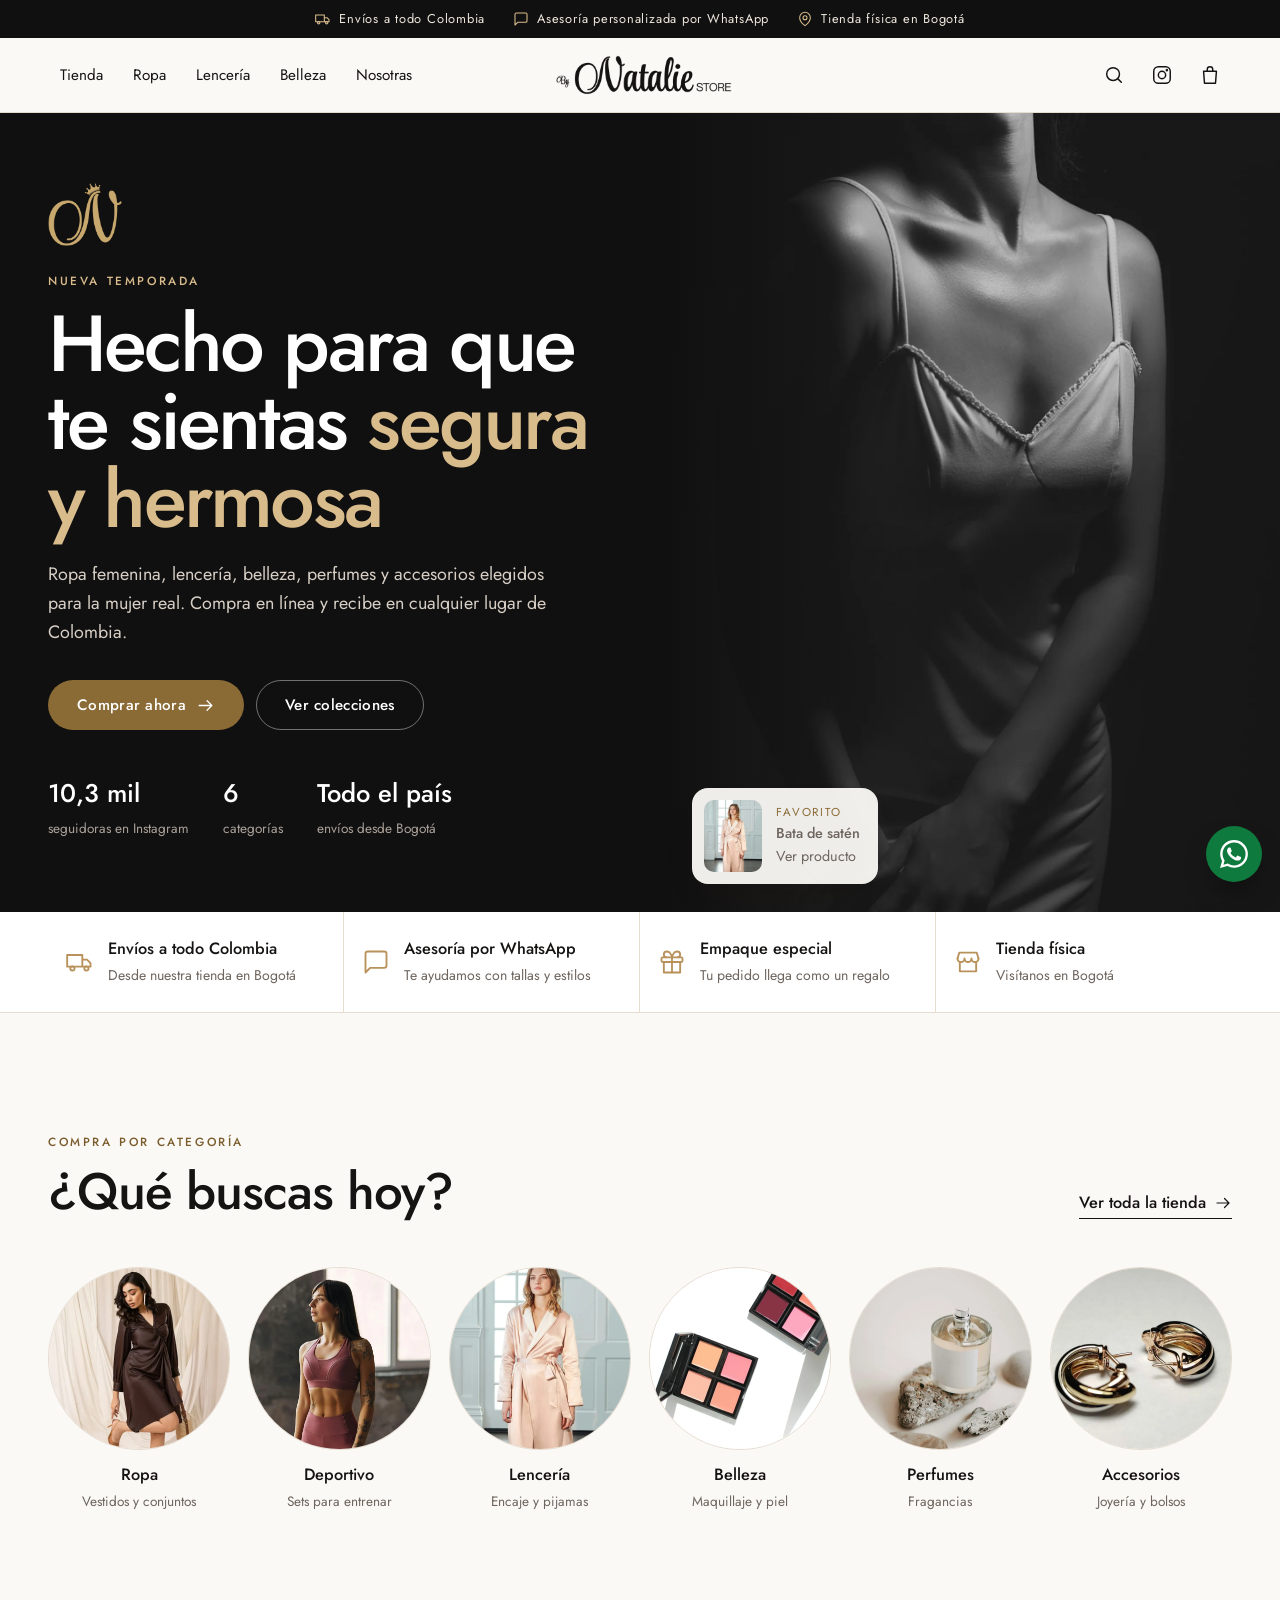
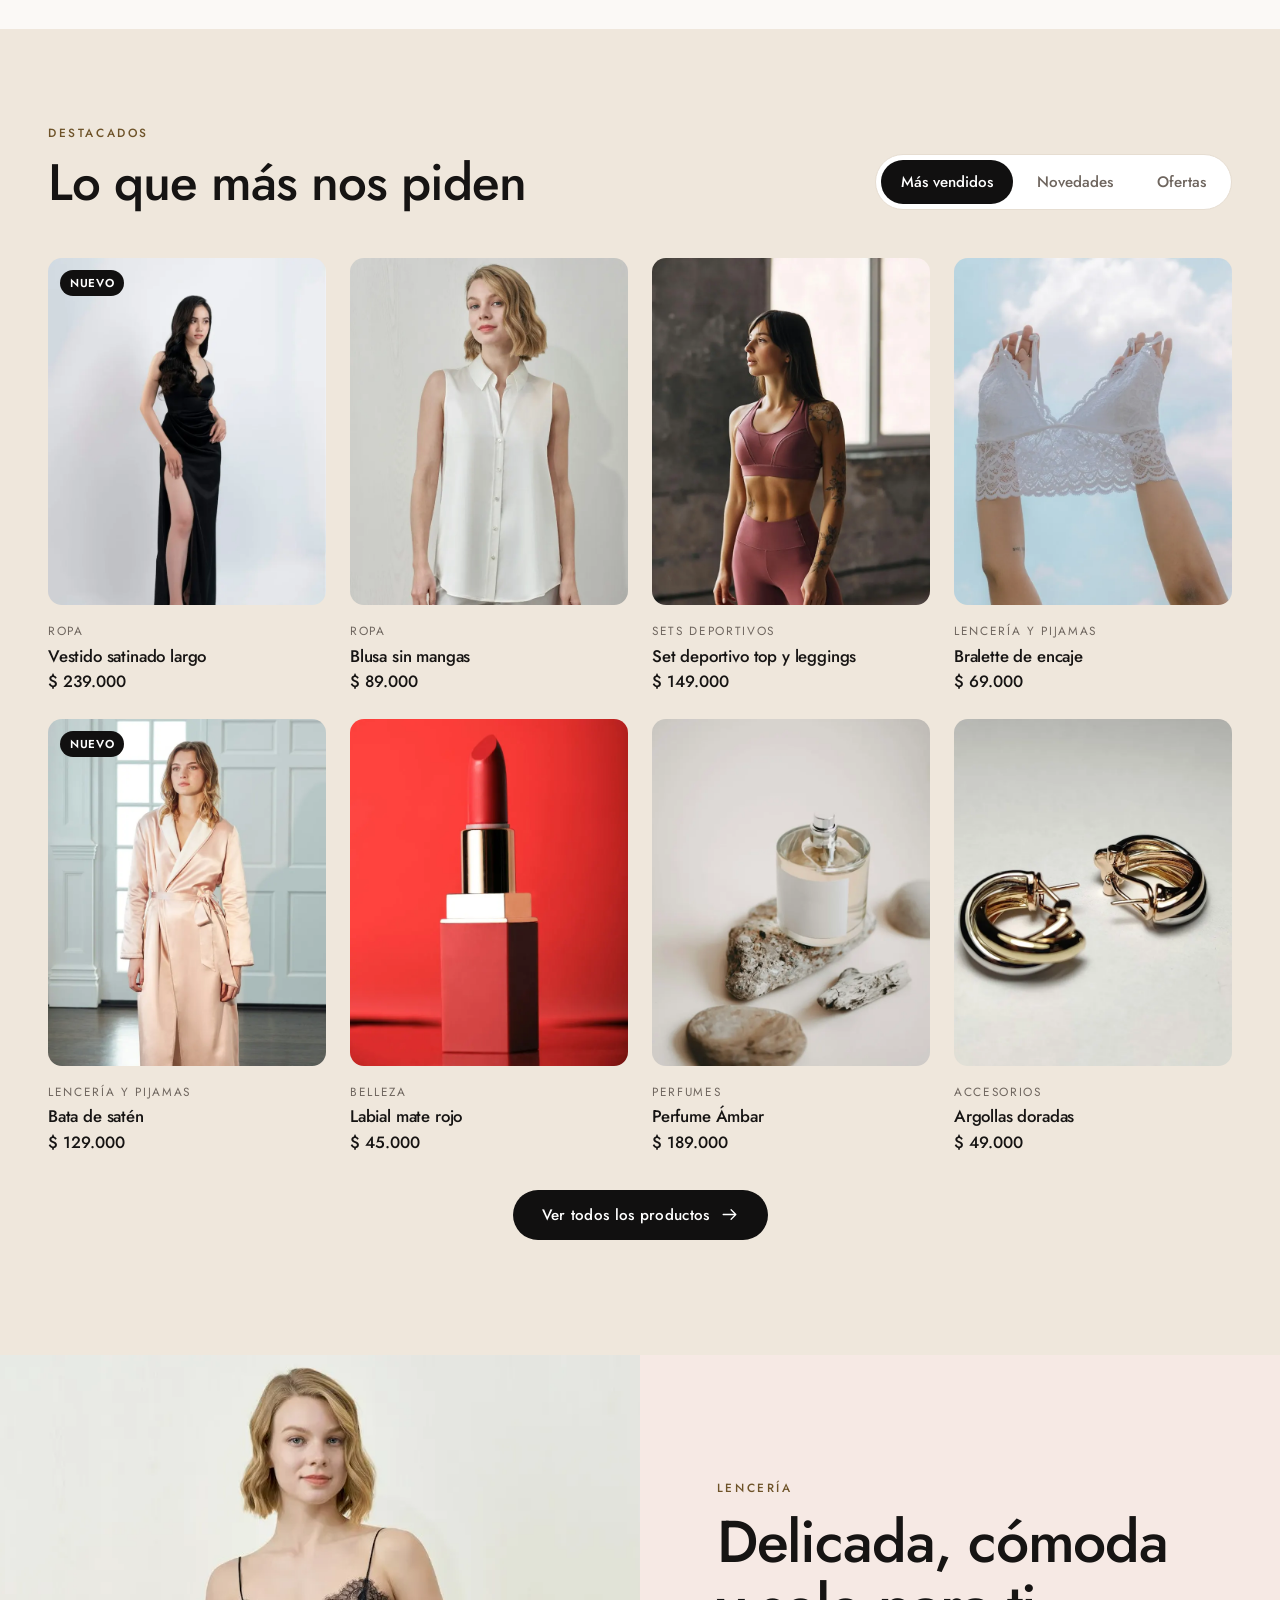
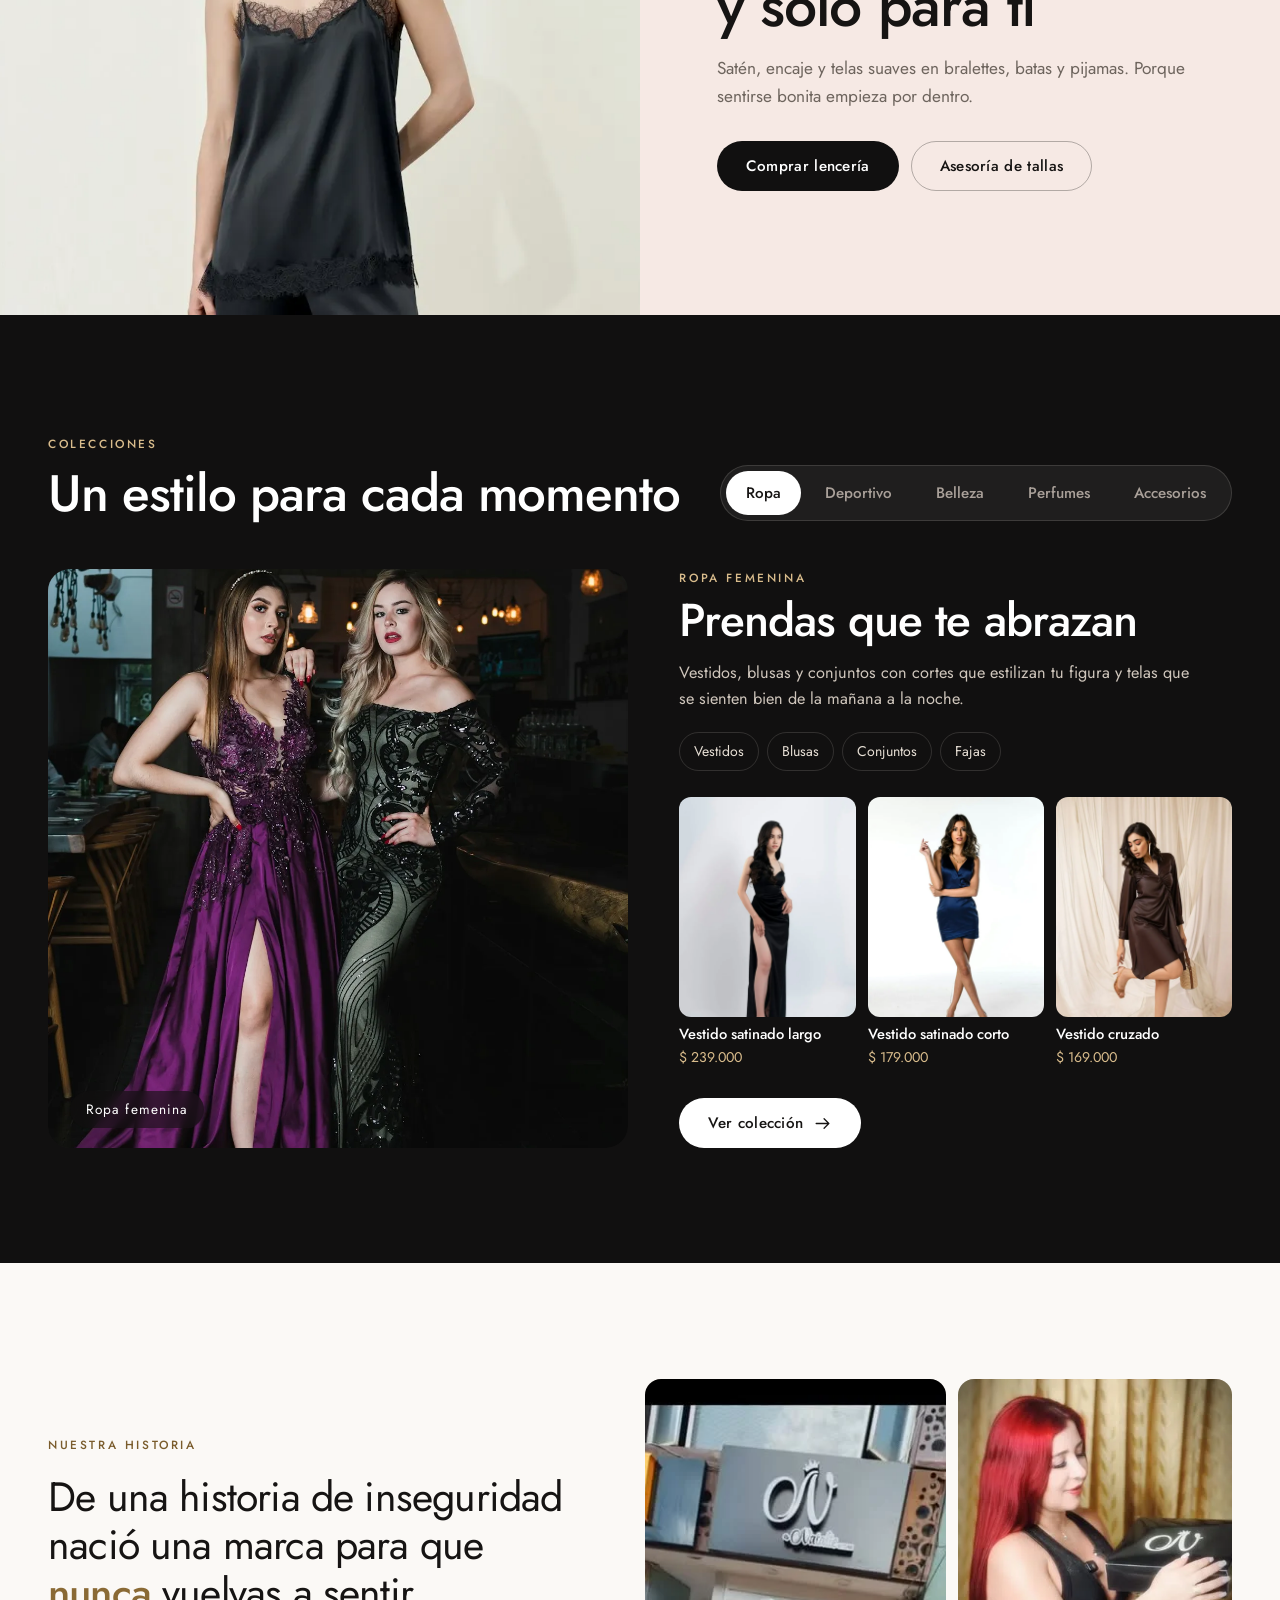
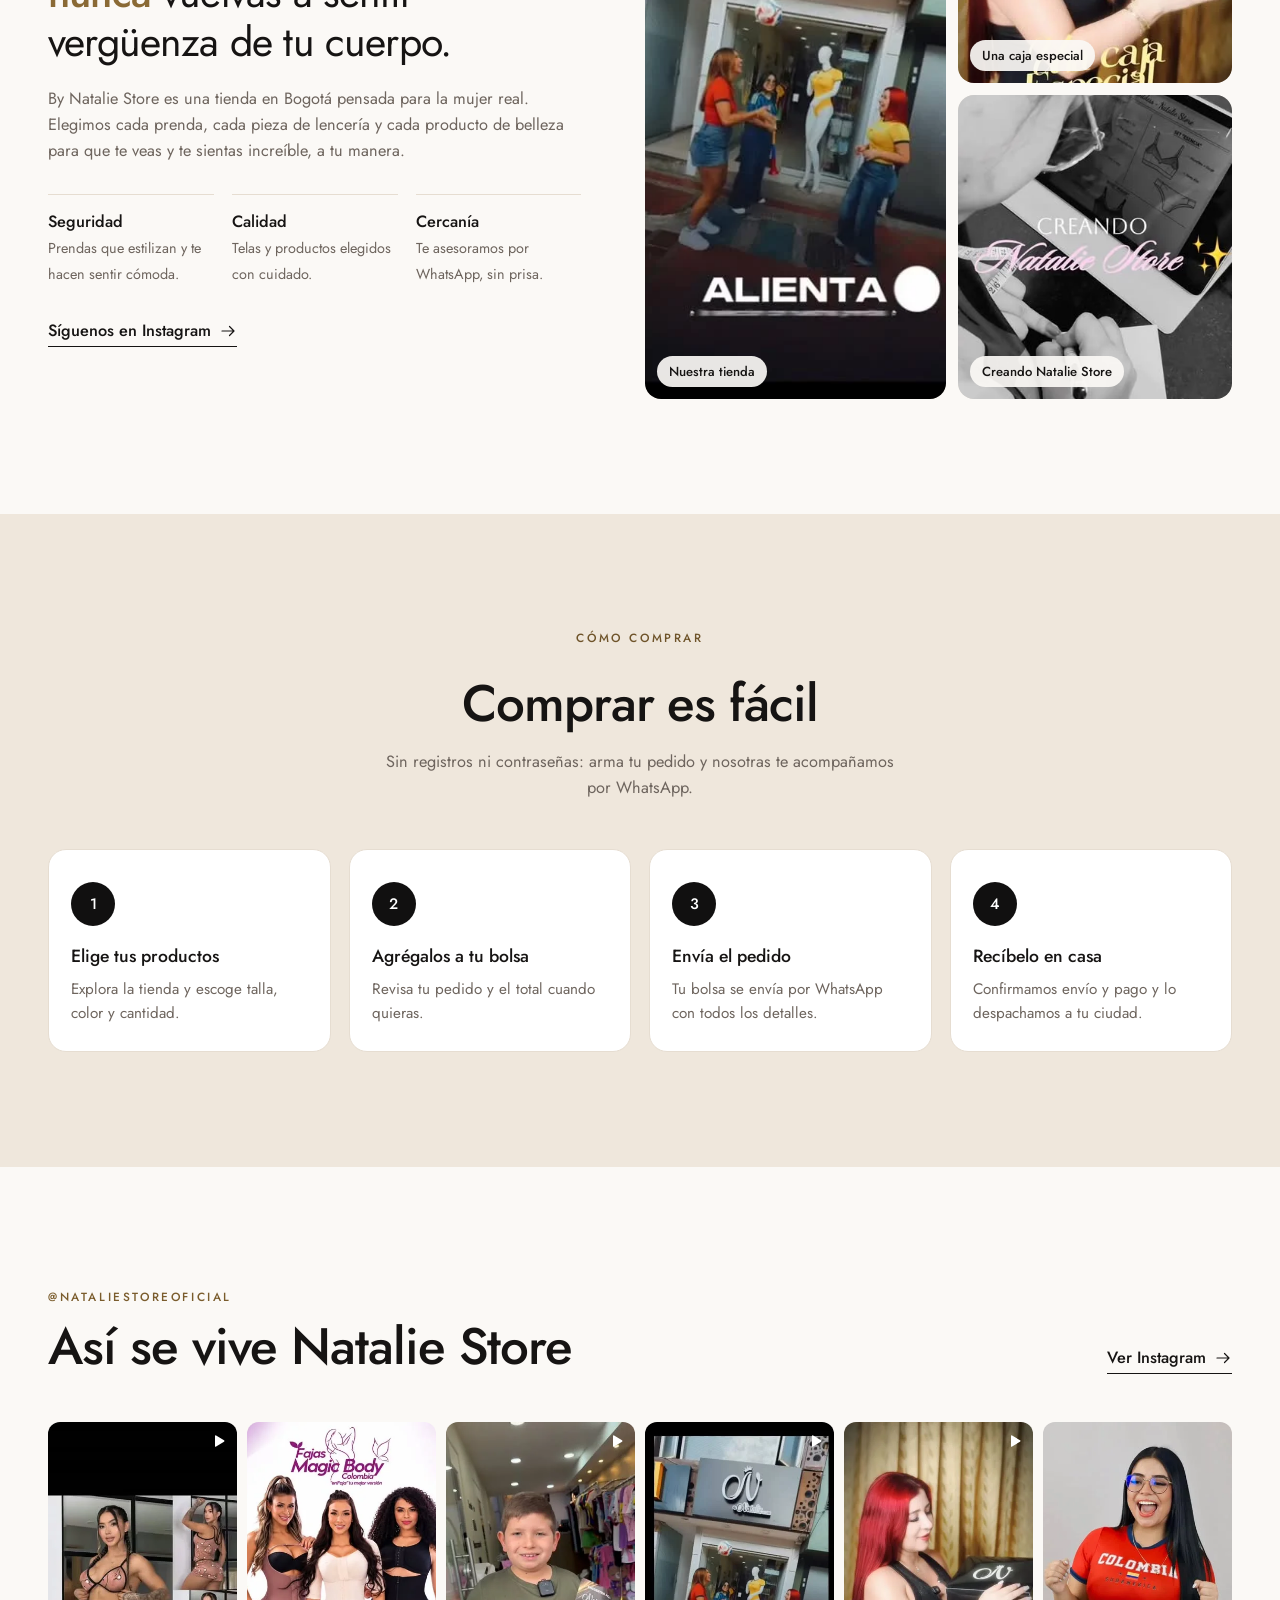
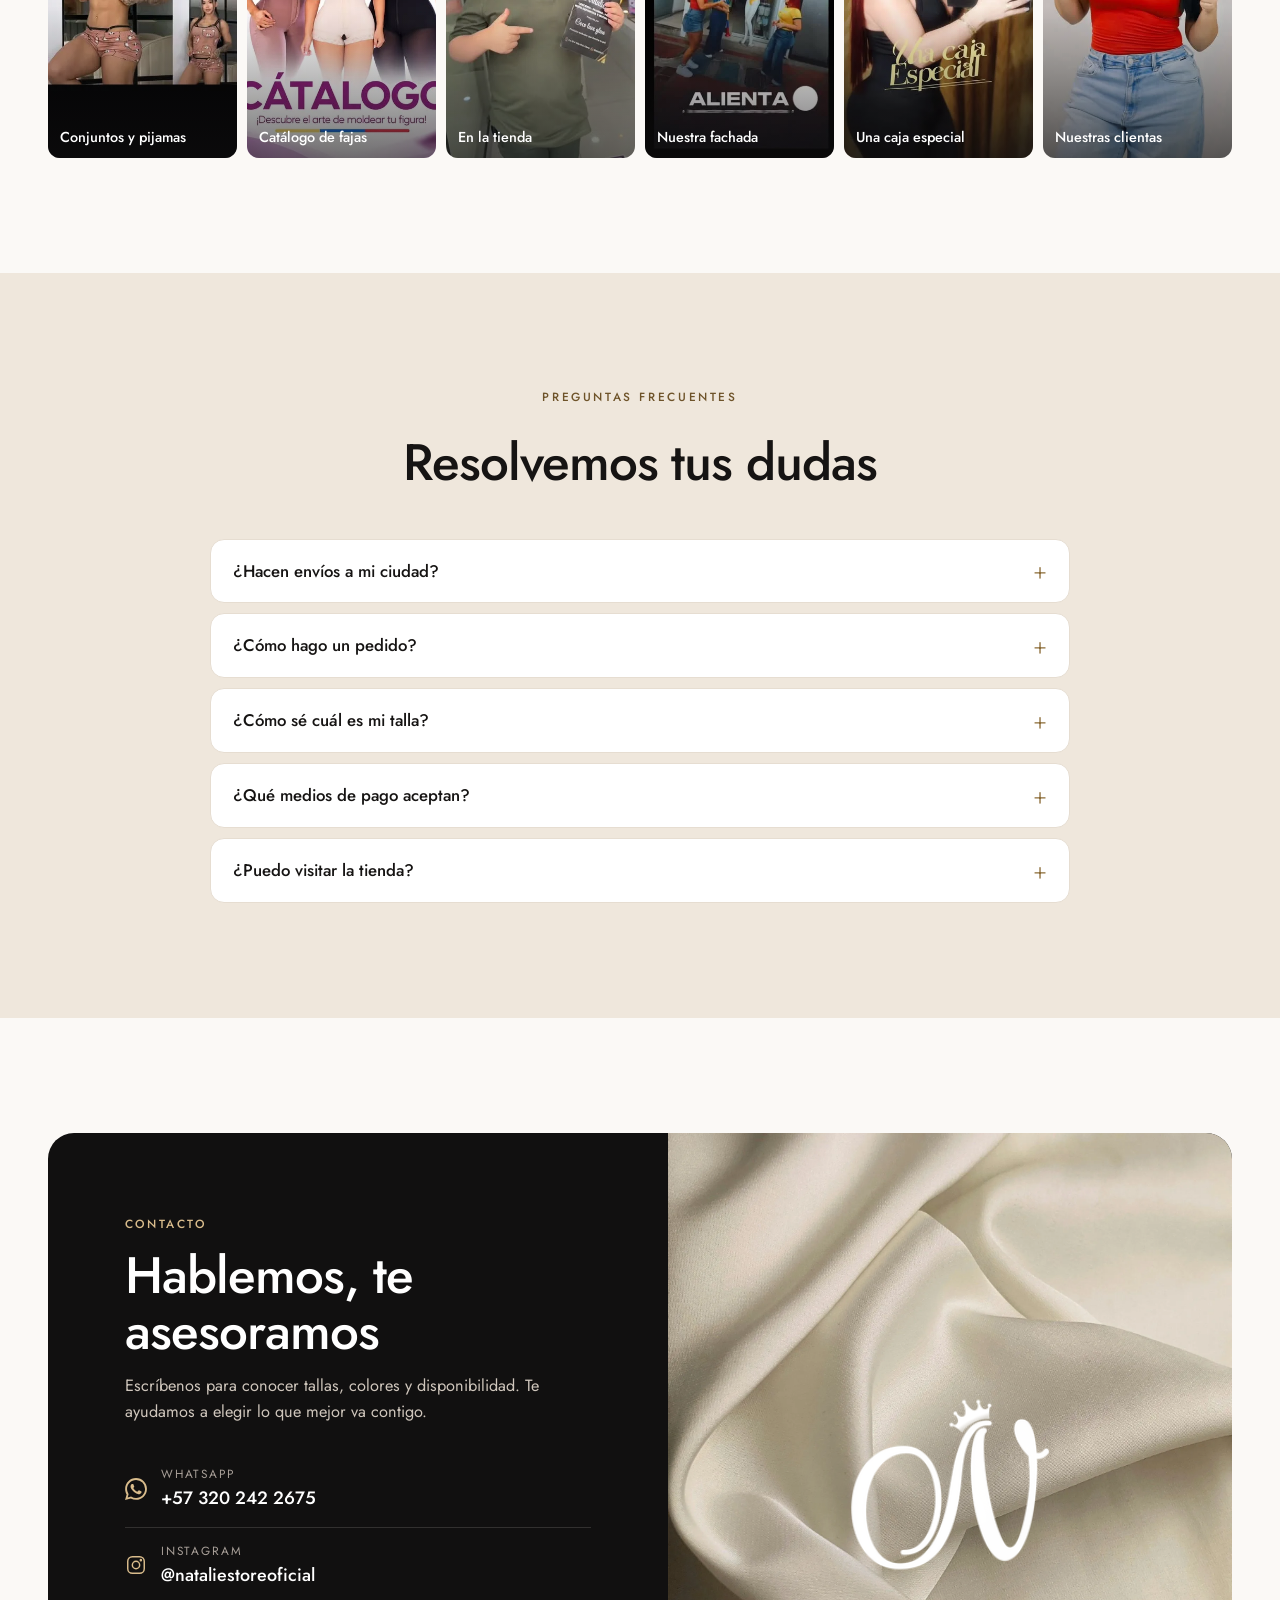
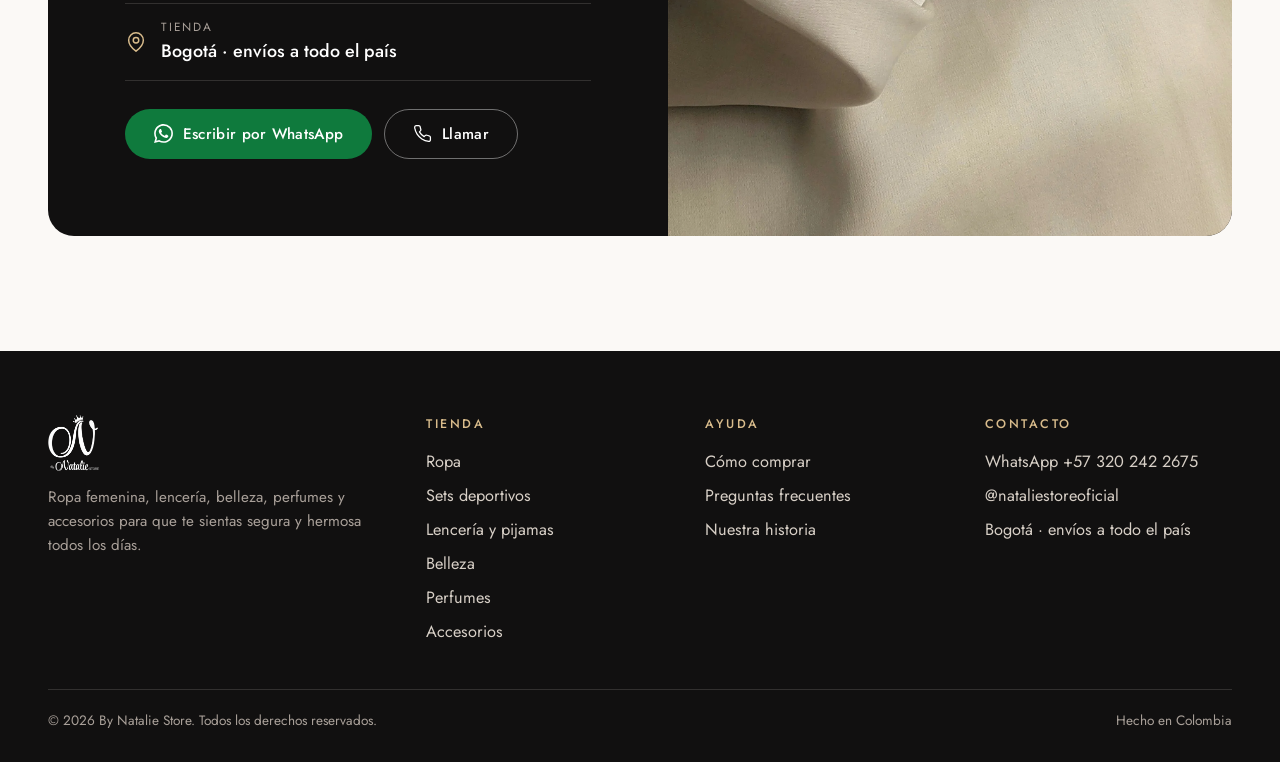
==== commit 265b7ed8: "Rediseño completo y tienda en línea - Landing completa con secciones y pestañas solo donde aportan -" ====
--- a/index.html
+++ b/index.html
@@ -6,224 +6,352 @@
   <title>By Natalie Store — Moda, lencería y belleza</title>
   <meta name="description" content="By Natalie Store: ropa femenina, lencería, belleza, perfumes y accesorios. Tienda en Bogotá con envíos a todo Colombia.">
   <link rel="canonical" href="https://molanojd.github.io/nataliestore/">
-  <meta name="theme-color" content="#0E0C0B">
+  <meta name="theme-color" content="#111010">
   <link rel="icon" href="assets/img/favicon.png" type="image/png">
   <link rel="apple-touch-icon" href="assets/img/apple-touch.png">
   <meta property="og:type" content="website">
   <meta property="og:site_name" content="By Natalie Store">
   <meta property="og:title" content="By Natalie Store — Moda, lencería y belleza">
-  <meta property="og:description" content="Ropa femenina, lencería, belleza, perfumes y accesorios. Bogotá · envíos a todo Colombia.">
+  <meta property="og:description" content="By Natalie Store: ropa femenina, lencería, belleza, perfumes y accesorios. Tienda en Bogotá con envíos a todo Colombia.">
   <meta property="og:url" content="https://molanojd.github.io/nataliestore/">
   <meta property="og:image" content="https://molanojd.github.io/nataliestore/assets/img/og.jpg">
   <meta property="og:image:width" content="1200">
   <meta property="og:image:height" content="630">
   <meta property="og:locale" content="es_CO">
   <meta name="twitter:card" content="summary_large_image">
-  <link rel="preload" href="assets/fonts/cg-300.woff2" as="font" type="font/woff2" crossorigin>
-  <link rel="preload" href="assets/fonts/mont.woff2" as="font" type="font/woff2" crossorigin>
-  <link rel="stylesheet" href="assets/styles.css?v=1">
-  <script src="assets/main.js?v=1" defer></script>
-  <script type="application/ld+json">
-  {"@context":"https://schema.org","@type":"ClothingStore","name":"By Natalie Store","telephone":"+57 320 242 2675","address":{"@type":"PostalAddress","addressLocality":"Bogotá","addressCountry":"CO"},"areaServed":"CO","sameAs":["https://www.instagram.com/nataliestoreoficial/"]}
-  </script>
+  <link rel="preload" href="assets/fonts/jost.woff2" as="font" type="font/woff2" crossorigin>
+  <link rel="stylesheet" href="assets/styles.css?v=4">
+  <script src="assets/products.js?v=4" defer></script>
+  <script src="assets/store.js?v=4" defer></script>
 </head>
-<body>
-<svg width="0" height="0" style="position:absolute" aria-hidden="true">
-  <defs>
-    <symbol id="i-ig" viewBox="0 0 24 24"><rect x="3" y="3" width="18" height="18" rx="5"/><circle cx="12" cy="12" r="4"/><circle cx="17.3" cy="6.7" r=".6" fill="currentColor"/></symbol>
-    <symbol id="i-wa" viewBox="0 0 24 24"><path fill="currentColor" stroke="none" d="M17.47 14.38c-.3-.15-1.75-.86-2.02-.96-.27-.1-.47-.15-.67.15-.2.3-.77.96-.94 1.16-.17.2-.35.22-.64.07-.3-.15-1.25-.46-2.38-1.47-.88-.79-1.47-1.76-1.65-2.06-.17-.3-.02-.46.13-.6.13-.14.3-.35.45-.52.15-.17.2-.3.3-.5.1-.2.05-.37-.03-.52-.07-.15-.67-1.6-.92-2.2-.24-.58-.49-.5-.67-.5h-.57c-.2 0-.52.07-.79.37-.27.3-1.04 1.02-1.04 2.48s1.07 2.88 1.21 3.08c.15.2 2.1 3.2 5.08 4.49.71.31 1.26.49 1.69.63.71.22 1.36.19 1.87.12.57-.09 1.75-.72 2-1.41.25-.7.25-1.29.17-1.41-.07-.12-.27-.2-.57-.35M12.05 21.8h-.01a9.8 9.8 0 0 1-5-1.37l-.36-.21-3.72.98.99-3.63-.23-.37A9.83 9.83 0 0 1 2.2 12C2.2 6.57 6.62 2.15 12.06 2.15a9.8 9.8 0 0 1 6.96 2.89 9.78 9.78 0 0 1 2.88 6.97c0 5.43-4.42 9.85-9.85 9.85m8.38-18.23A11.77 11.77 0 0 0 12.05.1C5.5.1.17 5.43.17 11.98c0 2.1.55 4.14 1.59 5.94L.07 24l6.25-1.64a11.86 11.86 0 0 0 5.72 1.46h.01c6.55 0 11.88-5.33 11.88-11.88 0-3.17-1.24-6.16-3.48-8.4"/></symbol>
-    <symbol id="i-truck" viewBox="0 0 24 24"><path d="M1 6h13v10H1zM14 10h4l3 3v3h-7z"/><circle cx="5.5" cy="17.5" r="1.8"/><circle cx="17.5" cy="17.5" r="1.8"/></symbol>
-    <symbol id="i-pin" viewBox="0 0 24 24"><path d="M20 10c0 6-8 12-8 12s-8-6-8-12a8 8 0 0 1 16 0Z"/><circle cx="12" cy="10" r="3"/></symbol>
-    <symbol id="i-phone" viewBox="0 0 24 24"><path d="M22 16.92v3a2 2 0 0 1-2.18 2 19.8 19.8 0 0 1-8.63-3.07 19.5 19.5 0 0 1-6-6 19.8 19.8 0 0 1-3.07-8.67A2 2 0 0 1 4.11 2h3a2 2 0 0 1 2 1.72c.13.96.36 1.9.7 2.81a2 2 0 0 1-.45 2.11L8.1 9.9a16 16 0 0 0 6 6l1.27-1.27a2 2 0 0 1 2.11-.45c.9.34 1.85.57 2.81.7A2 2 0 0 1 22 16.92z"/></symbol>
-    <symbol id="i-arrow" viewBox="0 0 24 24"><path d="M4 12h16M14 6l6 6-6 6"/></symbol>
-    <symbol id="i-play" viewBox="0 0 24 24"><path fill="currentColor" stroke="none" d="M8 5.5v13a1 1 0 0 0 1.5.86l10.5-6.5a1 1 0 0 0 0-1.72L9.5 4.64A1 1 0 0 0 8 5.5z"/></symbol>
-    <symbol id="i-bag" viewBox="0 0 24 24"><path d="M5 8h14l-1 13H6z"/><path d="M9 8V6a3 3 0 0 1 6 0v2"/></symbol>
-  </defs>
-</svg>
-<a class="skip" href="#stage">Saltar al contenido</a>
-
-<header class="hdr">
-  <div class="left">
-    <span class="ship-note"><svg class="icon" aria-hidden="true"><use href="#i-truck"/></svg>Envíos a todo Colombia</span>
-  </div>
-  <a class="brand" href="#inicio" data-go="inicio" aria-label="By Natalie Store, inicio"><img src="assets/img/word-white.png" width="550" height="120" alt="By Natalie Store"></a>
-  <div class="right">
-    <a class="ico-btn" href="https://www.instagram.com/nataliestoreoficial/" target="_blank" rel="noopener" aria-label="Instagram de Natalie Store"><svg class="icon" aria-hidden="true"><use href="#i-ig"/></svg></a>
-    <a class="ico-btn" href="https://wa.me/573202422675?text=Hola%20Natalie%20Store%2C%20quiero%20m%C3%A1s%20informaci%C3%B3n." target="_blank" rel="noopener" aria-label="Escribir por WhatsApp"><svg class="icon" aria-hidden="true"><use href="#i-wa"/></svg></a>
-  </div>
-</header>
-
-<nav class="tabs" role="tablist" aria-label="Secciones de la tienda">
-  <button class="tab" role="tab" id="t-inicio" data-key="inicio" aria-controls="p-inicio" aria-selected="true">Inicio</button>
-  <button class="tab" role="tab" id="t-ropa" data-key="ropa" aria-controls="p-ropa" aria-selected="false" tabindex="-1"><span class="n">i.</span>Ropa</button>
-  <button class="tab" role="tab" id="t-lenceria" data-key="lenceria" aria-controls="p-lenceria" aria-selected="false" tabindex="-1"><span class="n">ii.</span>Lencería</button>
-  <button class="tab" role="tab" id="t-belleza" data-key="belleza" aria-controls="p-belleza" aria-selected="false" tabindex="-1"><span class="n">iii.</span>Belleza</button>
-  <button class="tab" role="tab" id="t-perfumes" data-key="perfumes" aria-controls="p-perfumes" aria-selected="false" tabindex="-1"><span class="n">iv.</span>Perfumes</button>
-  <button class="tab" role="tab" id="t-nosotras" data-key="nosotras" aria-controls="p-nosotras" aria-selected="false" tabindex="-1">Nosotras</button>
-  <button class="tab" role="tab" id="t-contacto" data-key="contacto" aria-controls="p-contacto" aria-selected="false" tabindex="-1">Contacto</button>
-</nav>
-
-<main class="stage" id="stage">
-
-  <!-- ============ Inicio ============ -->
-  <section class="panel" id="p-inicio" role="tabpanel" aria-labelledby="t-inicio" tabindex="-1">
-    <div class="home">
-      <div class="home-txt">
-        <img class="mono rv" src="assets/img/mono-gold.png" width="468" height="400" alt="">
-        <p class="eyebrow rv" style="--d:1">Moda · Lencería · Belleza</p>
-        <h1 class="rv" style="--d:2">Elegancia<br>que se <em>siente</em></h1>
-        <p class="sub rv" style="--d:3">Ropa femenina, lencería, belleza, perfumes y accesorios elegidos para que te sientas segura, cómoda y hermosa todos los días.</p>
-        <div class="cta rv" style="--d:4">
-          <button class="btn btn-ivory" type="button" data-go="ropa">Descubrir colecciones <svg class="icon" aria-hidden="true"><use href="#i-arrow"/></svg></button>
-          <a class="btn btn-line" href="https://wa.me/573202422675?text=Hola%20Natalie%20Store%2C%20quiero%20ver%20el%20cat%C3%A1logo." target="_blank" rel="noopener">Pedir catálogo</a>
-        </div>
-      </div>
-      <div class="home-img img-rv">
+<body data-base="">
+<svg width="0" height="0" style="position:absolute" aria-hidden="true"><defs>
+  <symbol id="i-ig" viewBox="0 0 24 24"><rect x="3" y="3" width="18" height="18" rx="5"/><circle cx="12" cy="12" r="4"/><circle cx="17.3" cy="6.7" r=".6" fill="currentColor"/></symbol>
+  <symbol id="i-wa" viewBox="0 0 24 24"><path fill="currentColor" stroke="none" d="M17.47 14.38c-.3-.15-1.75-.86-2.02-.96-.27-.1-.47-.15-.67.15-.2.3-.77.96-.94 1.16-.17.2-.35.22-.64.07-.3-.15-1.25-.46-2.38-1.47-.88-.79-1.47-1.76-1.65-2.06-.17-.3-.02-.46.13-.6.13-.14.3-.35.45-.52.15-.17.2-.3.3-.5.1-.2.05-.37-.03-.52-.07-.15-.67-1.6-.92-2.2-.24-.58-.49-.5-.67-.5h-.57c-.2 0-.52.07-.79.37-.27.3-1.04 1.02-1.04 2.48s1.07 2.88 1.21 3.08c.15.2 2.1 3.2 5.08 4.49.71.31 1.26.49 1.69.63.71.22 1.36.19 1.87.12.57-.09 1.75-.72 2-1.41.25-.7.25-1.29.17-1.41-.07-.12-.27-.2-.57-.35M12.05 21.8h-.01a9.8 9.8 0 0 1-5-1.37l-.36-.21-3.72.98.99-3.63-.23-.37A9.83 9.83 0 0 1 2.2 12C2.2 6.57 6.62 2.15 12.06 2.15a9.8 9.8 0 0 1 6.96 2.89 9.78 9.78 0 0 1 2.88 6.97c0 5.43-4.42 9.85-9.85 9.85m8.38-18.23A11.77 11.77 0 0 0 12.05.1C5.5.1.17 5.43.17 11.98c0 2.1.55 4.14 1.59 5.94L.07 24l6.25-1.64a11.86 11.86 0 0 0 5.72 1.46h.01c6.55 0 11.88-5.33 11.88-11.88 0-3.17-1.24-6.16-3.48-8.4"/></symbol>
+  <symbol id="i-truck" viewBox="0 0 24 24"><path d="M1 6h13v10H1zM14 10h4l3 3v3h-7z"/><circle cx="5.5" cy="17.5" r="1.8"/><circle cx="17.5" cy="17.5" r="1.8"/></symbol>
+  <symbol id="i-pin" viewBox="0 0 24 24"><path d="M20 10c0 6-8 12-8 12s-8-6-8-12a8 8 0 0 1 16 0Z"/><circle cx="12" cy="10" r="3"/></symbol>
+  <symbol id="i-phone" viewBox="0 0 24 24"><path d="M22 16.92v3a2 2 0 0 1-2.18 2 19.8 19.8 0 0 1-8.63-3.07 19.5 19.5 0 0 1-6-6 19.8 19.8 0 0 1-3.07-8.67A2 2 0 0 1 4.11 2h3a2 2 0 0 1 2 1.72c.13.96.36 1.9.7 2.81a2 2 0 0 1-.45 2.11L8.1 9.9a16 16 0 0 0 6 6l1.27-1.27a2 2 0 0 1 2.11-.45c.9.34 1.85.57 2.81.7A2 2 0 0 1 22 16.92z"/></symbol>
+  <symbol id="i-arrow" viewBox="0 0 24 24"><path d="M4 12h16M14 6l6 6-6 6"/></symbol>
+  <symbol id="i-bag" viewBox="0 0 24 24"><path d="M5 8h14l-1 13H6z"/><path d="M9 8V6a3 3 0 0 1 6 0v2"/></symbol>
+  <symbol id="i-search" viewBox="0 0 24 24"><circle cx="11" cy="11" r="7"/><path d="m20 20-3.5-3.5"/></symbol>
+  <symbol id="i-menu" viewBox="0 0 24 24"><path d="M4 7h16M4 12h16M4 17h16"/></symbol>
+  <symbol id="i-x" viewBox="0 0 24 24"><path d="M18 6 6 18M6 6l12 12"/></symbol>
+  <symbol id="i-chat" viewBox="0 0 24 24"><path d="M21 15a2 2 0 0 1-2 2H7l-4 4V5a2 2 0 0 1 2-2h14a2 2 0 0 1 2 2z"/></symbol>
+  <symbol id="i-gift" viewBox="0 0 24 24"><rect x="3" y="8" width="18" height="4" rx="1"/><path d="M12 8v13M19 12v9H5v-9M7.5 8a2.5 2.5 0 0 1 0-5C11 3 12 8 12 8s1-5 4.5-5a2.5 2.5 0 0 1 0 5"/></symbol>
+  <symbol id="i-store" viewBox="0 0 24 24"><path d="M3 9l1.5-5h15L21 9"/><path d="M3 9a3 3 0 0 0 6 0 3 3 0 0 0 6 0 3 3 0 0 0 6 0"/><path d="M5 12v8h14v-8"/></symbol>
+  <symbol id="i-play" viewBox="0 0 24 24"><path fill="currentColor" stroke="none" d="M8 5.5v13a1 1 0 0 0 1.5.86l10.5-6.5a1 1 0 0 0 0-1.72L9.5 4.64A1 1 0 0 0 8 5.5z"/></symbol>
+  <symbol id="i-info" viewBox="0 0 24 24"><circle cx="12" cy="12" r="10"/><path d="M12 16v-4M12 8h.01"/></symbol>
+</defs></svg>
+<a class="skip" href="#main">Saltar al contenido</a>
+<div class="announce"><div class="wrap">
+  <span><svg class="icon" aria-hidden="true"><use href="#i-truck"/></svg>Envíos a todo Colombia</span>
+  <span><svg class="icon" aria-hidden="true"><use href="#i-chat"/></svg>Asesoría personalizada por WhatsApp</span>
+  <span><svg class="icon" aria-hidden="true"><use href="#i-pin"/></svg>Tienda física en Bogotá</span>
+</div></div>
+<header class="hdr"><div class="wrap">
+  <nav class="nav" aria-label="Principal">
+    <a href="tienda/">Tienda</a>
+    <a href="tienda/?cat=ropa">Ropa</a>
+    <a href="tienda/?cat=lenceria">Lencería</a>
+    <a href="tienda/?cat=belleza">Belleza</a>
+    <a href="#nosotras">Nosotras</a>
+  </nav>
+  <button class="ico-btn menu-btn" type="button" data-open-menu aria-label="Abrir menú"><svg class="icon" aria-hidden="true"><use href="#i-menu"/></svg></button>
+  <a class="brand" href="" aria-label="By Natalie Store, inicio"><img src="assets/img/word-black.png" width="550" height="120" alt="By Natalie Store"></a>
+  <div class="hdr-actions">
+    <a class="ico-btn" href="tienda/#buscar" aria-label="Buscar productos"><svg class="icon" aria-hidden="true"><use href="#i-search"/></svg></a>
+    <a class="ico-btn" href="https://www.instagram.com/nataliestoreoficial/" target="_blank" rel="noopener" aria-label="Instagram"><svg class="icon" aria-hidden="true"><use href="#i-ig"/></svg></a>
+    <button class="ico-btn" type="button" data-open-cart aria-label="Abrir bolsa de compras"><svg class="icon" aria-hidden="true"><use href="#i-bag"/></svg><span class="badge" data-n="0">0</span></button>
+  </div>
+</div></header>
+<div class="mmenu" role="dialog" aria-modal="true" aria-label="Menú">
+  <div class="scrim" data-close></div>
+  <div class="sheet">
+    <div class="top"><img src="assets/img/word-black.png" width="550" height="120" alt="By Natalie Store"><button class="ico-btn" type="button" data-close aria-label="Cerrar menú" data-autofocus><svg class="icon" aria-hidden="true"><use href="#i-x"/></svg></button></div>
+    <nav aria-label="Menú móvil">
+      <a href="tienda/">Tienda <svg class="icon" aria-hidden="true"><use href="#i-arrow"/></svg></a>
+      <a class="sub" href="tienda/?cat=ropa">Ropa</a>
+      <a class="sub" href="tienda/?cat=deportivo">Sets deportivos</a>
+      <a class="sub" href="tienda/?cat=lenceria">Lencería y pijamas</a>
+      <a class="sub" href="tienda/?cat=belleza">Belleza</a>
+      <a class="sub" href="tienda/?cat=perfumes">Perfumes</a>
+      <a class="sub" href="tienda/?cat=accesorios">Accesorios</a>
+      <a href="#nosotras">Nosotras</a>
+      <a href="#preguntas">Preguntas frecuentes</a>
+      <a href="#contacto">Contacto</a>
+    </nav>
+  </div>
+</div>
+<main id="main">
+  <!-- Hero -->
+  <section class="hero" aria-labelledby="h1">
+    <div class="wrap">
+      <div class="hero-txt">
+        <img class="mono" src="assets/img/mono-gold.png" width="468" height="400" alt="">
+        <span class="eyebrow" style="color:var(--gold-2)">Nueva temporada</span>
+        <h1 id="h1" style="margin-top:14px">Hecho para que te sientas <span>segura y hermosa</span></h1>
+        <p class="sub">Ropa femenina, lencería, belleza, perfumes y accesorios elegidos para la mujer real. Compra en línea y recibe en cualquier lugar de Colombia.</p>
+        <div class="cta">
+          <a class="btn btn-gold" href="tienda/">Comprar ahora <svg class="icon" aria-hidden="true"><use href="#i-arrow"/></svg></a>
+          <a class="btn btn-line" href="#colecciones" style="color:#fff;border-color:rgba(255,255,255,.4)">Ver colecciones</a>
+        </div>
+        <div class="stats">
+          <div><b>10,3 mil</b><span>seguidoras en Instagram</span></div>
+          <div><b>6</b><span>categorías</span></div>
+          <div><b>Todo el país</b><span>envíos desde Bogotá</span></div>
+        </div>
+      </div>
+      <div class="hero-img">
         <img src="assets/img/hero.webp" width="1400" height="2100" fetchpriority="high" alt="Mujer con lencería de satén negro en blanco y negro">
-        <p class="tagline">Para que nunca vuelvas a sentir<br>vergüenza de tu cuerpo<small>Natalie Store</small></p>
-      </div>
-      <div class="home-strip">
-        <button type="button" data-go="ropa"><span class="k">i. Colección</span><span class="t">Ropa femenina <svg class="icon" aria-hidden="true"><use href="#i-arrow"/></svg></span></button>
-        <button type="button" data-go="lenceria"><span class="k">ii. Colección</span><span class="t">Lencería <svg class="icon" aria-hidden="true"><use href="#i-arrow"/></svg></span></button>
-        <button type="button" data-go="belleza"><span class="k">iii. Colección</span><span class="t">Belleza <svg class="icon" aria-hidden="true"><use href="#i-arrow"/></svg></span></button>
-        <button type="button" data-go="perfumes"><span class="k">iv. Colección</span><span class="t">Perfumes y accesorios <svg class="icon" aria-hidden="true"><use href="#i-arrow"/></svg></span></button>
-      </div>
-    </div>
-  </section>
-
-  <!-- ============ Ropa ============ -->
-  <section class="panel" id="p-ropa" role="tabpanel" aria-labelledby="t-ropa" tabindex="-1" hidden>
-    <div class="cat">
-      <div class="cat-media img-rv"><img src="assets/img/ropa.webp" width="1100" height="1650" loading="lazy" alt="Mujer con abrigo y vestido en tonos neutros"><span class="cap">Colección i · Ropa femenina</span></div>
-      <div class="cat-body">
-        <span class="num rv">i.</span>
-        <p class="eyebrow rv" style="--d:1">Ropa femenina</p>
-        <h2 class="rv" style="--d:2">Prendas que <em>te abrazan</em></h2>
-        <p class="lead rv" style="--d:3">Vestidos, conjuntos y básicos con cortes que estilizan tu figura y tejidos que se sienten bien desde la mañana hasta la noche.</p>
-        <ul class="chips rv" style="--d:4"><li>Vestidos</li><li>Conjuntos</li><li>Sets deportivos</li><li>Blusas</li><li>Fajas</li></ul>
-        <div class="minis rv" style="--d:5">
-          <div class="mini"><img src="assets/img/ropa-2.webp" width="800" height="533" loading="lazy" alt="Mujer con vestido rojo"><span>Para salir</span></div>
-          <div class="mini"><img src="assets/img/boutique.webp" width="1200" height="800" loading="lazy" alt="Perchero con prendas en una boutique"><span>Para cada día</span></div>
-        </div>
-        <div class="cta rv" style="--d:6"><a class="btn btn-ivory" href="https://wa.me/573202422675?text=Hola%20Natalie%20Store%2C%20quiero%20ver%20la%20colecci%C3%B3n%20de%20ropa." target="_blank" rel="noopener"><svg class="icon" aria-hidden="true"><use href="#i-wa"/></svg>Ver disponibles</a><button class="btn btn-line" type="button" data-go="lenceria">Siguiente: Lencería</button></div>
-      </div>
-    </div>
-  </section>
-
-  <!-- ============ Lencería ============ -->
-  <section class="panel" id="p-lenceria" role="tabpanel" aria-labelledby="t-lenceria" tabindex="-1" hidden>
-    <div class="cat flip">
-      <div class="cat-media lenceria-pos img-rv"><img src="assets/img/lenceria.webp" width="1000" height="750" loading="lazy" alt="Mujer con camisola de satén negro y encaje"><span class="cap">Colección ii · Lencería</span></div>
-      <div class="cat-body">
-        <span class="num rv">ii.</span>
-        <p class="eyebrow rv" style="--d:1">Lencería</p>
-        <h2 class="rv" style="--d:2">Delicada,<br><em>solo para ti</em></h2>
-        <p class="lead rv" style="--d:3">Satén, encaje y seda en conjuntos, pijamas y piezas que se llevan con seguridad. Porque sentirse bonita empieza por dentro.</p>
-        <ul class="chips rv" style="--d:4"><li>Conjuntos</li><li>Pijamas</li><li>Bodies</li><li>Batas</li><li>Satén y encaje</li></ul>
-        <div class="minis rv" style="--d:5">
-          <div class="mini"><img src="assets/img/pijama.webp" width="900" height="675" loading="lazy" alt="Pijama de satén azul noche"><span>Pijamas de satén</span></div>
-          <div class="mini"><img src="assets/img/lenceria-2.webp" width="900" height="1350" loading="lazy" alt="Bata de encaje blanca a contraluz"><span>Batas y encaje</span></div>
-        </div>
-        <div class="cta rv" style="--d:6"><a class="btn btn-ivory" href="https://wa.me/573202422675?text=Hola%20Natalie%20Store%2C%20quiero%20ver%20la%20colecci%C3%B3n%20de%20lencer%C3%ADa." target="_blank" rel="noopener"><svg class="icon" aria-hidden="true"><use href="#i-wa"/></svg>Ver disponibles</a><button class="btn btn-line" type="button" data-go="belleza">Siguiente: Belleza</button></div>
-      </div>
-    </div>
-  </section>
-
-  <!-- ============ Belleza ============ -->
-  <section class="panel light" id="p-belleza" role="tabpanel" aria-labelledby="t-belleza" tabindex="-1" hidden>
-    <div class="beauty-grid">
-      <div class="bg-tile bg-a img-rv"><img src="assets/img/labial.webp" width="800" height="1120" loading="lazy" alt="Labial y esmalte rojos"><span class="lbl">Labiales</span></div>
-      <div class="bg-tile bg-b img-rv" style="--d:1"><img src="assets/img/belleza.webp" width="1000" height="1000" loading="lazy" alt="Brochas, labial y polvos de maquillaje sobre fondo crema"><span class="lbl">Maquillaje</span></div>
-      <div class="bg-tile bg-c img-rv" style="--d:2"><img src="assets/img/flores.webp" width="1000" height="1000" loading="lazy" alt="Peonías rosadas sobre fondo negro"><span class="lbl">Cuidado de la piel</span></div>
-      <div class="bg-text bg-d">
-        <span class="num eyebrow rv">iii. Belleza</span>
-        <h2 class="rv" style="--d:1">Tu rutina, <em>más bella</em></h2>
-        <p class="rv" style="--d:2">Maquillaje y cuidado personal seleccionados para realzar tu belleza natural.</p>
-        <ul class="chips rv" style="--d:3"><li>Maquillaje</li><li>Labiales</li><li>Cuidado facial</li></ul>
-        <div class="cta rv" style="--d:4"><a class="btn btn-dark" href="https://wa.me/573202422675?text=Hola%20Natalie%20Store%2C%20quiero%20ver%20los%20productos%20de%20belleza." target="_blank" rel="noopener">Ver disponibles <svg class="icon" aria-hidden="true"><use href="#i-arrow"/></svg></a></div>
-      </div>
-    </div>
-  </section>
-
-  <!-- ============ Perfumes y accesorios ============ -->
-  <section class="panel" id="p-perfumes" role="tabpanel" aria-labelledby="t-perfumes" tabindex="-1" hidden>
-    <div class="cat">
-      <div class="cat-media img-rv"><img src="assets/img/perfume.webp" width="1000" height="1333" loading="lazy" alt="Frasco de perfume dorado sobre una superficie clara"><span class="cap">Colección iv · Perfumes y accesorios</span></div>
-      <div class="cat-body">
-        <span class="num rv">iv.</span>
-        <p class="eyebrow rv" style="--d:1">Perfumes y accesorios</p>
-        <h2 class="rv" style="--d:2">El detalle que<br><em>te define</em></h2>
-        <p class="lead rv" style="--d:3">Fragancias que se quedan en la memoria y accesorios que completan cada look, desde lo sutil hasta lo inolvidable.</p>
-        <ul class="chips rv" style="--d:4"><li>Perfumes</li><li>Joyería</li><li>Aretes</li><li>Collares</li><li>Bolsos</li></ul>
-        <div class="minis rv" style="--d:5">
-          <div class="mini"><img src="assets/img/joyas.webp" width="1000" height="1500" loading="lazy" alt="Aretes dorados junto a una piedra"><span>Joyería</span></div>
-          <div class="mini"><img src="assets/img/joyas-2.webp" width="800" height="1068" loading="lazy" alt="Pulsera de cadena dorada"><span>Detalles dorados</span></div>
-        </div>
-        <div class="cta rv" style="--d:6"><a class="btn btn-ivory" href="https://wa.me/573202422675?text=Hola%20Natalie%20Store%2C%20quiero%20ver%20perfumes%20y%20accesorios." target="_blank" rel="noopener"><svg class="icon" aria-hidden="true"><use href="#i-wa"/></svg>Ver disponibles</a><button class="btn btn-line" type="button" data-go="nosotras">Conoce nuestra historia</button></div>
-      </div>
-    </div>
-  </section>
-
-  <!-- ============ Nosotras ============ -->
-  <section class="panel" id="p-nosotras" role="tabpanel" aria-labelledby="t-nosotras" tabindex="-1" hidden>
-    <div class="story">
-      <div class="story-txt">
-        <p class="eyebrow rv">Nuestra historia</p>
-        <h2 class="sr">Nuestra historia</h2>
-        <blockquote class="rv" style="--d:1">De una historia de inseguridad nació una marca para que <b>nunca</b> vuelvas a sentir vergüenza de tu cuerpo.</blockquote>
-        <p class="body rv" style="--d:2">Natalie Store es una tienda en Bogotá pensada para la mujer real. Elegimos cada prenda, cada pieza de lencería y cada producto de belleza para que te veas y te sientas increíble, a tu manera.</p>
-        <ul class="pillars rv" style="--d:3">
+        <a class="hero-card" href="#" data-product="bata-rosa"><img src="assets/img/p/bata-rosa.webp" width="720" height="900" alt=""><span><small>Favorito</small><b>Bata de satén</b><span>Ver producto</span></span></a>
+      </div>
+    </div>
+  </section>
+
+  <!-- Benefits -->
+  <section class="benefits" aria-label="Beneficios"><div class="wrap"><ul>
+    <li><svg class="icon" aria-hidden="true"><use href="#i-truck"/></svg><div><b>Envíos a todo Colombia</b><span>Desde nuestra tienda en Bogotá</span></div></li>
+    <li><svg class="icon" aria-hidden="true"><use href="#i-chat"/></svg><div><b>Asesoría por WhatsApp</b><span>Te ayudamos con tallas y estilos</span></div></li>
+    <li><svg class="icon" aria-hidden="true"><use href="#i-gift"/></svg><div><b>Empaque especial</b><span>Tu pedido llega como un regalo</span></div></li>
+    <li><svg class="icon" aria-hidden="true"><use href="#i-store"/></svg><div><b>Tienda física</b><span>Visítanos en Bogotá</span></div></li>
+  </ul></div></section>
+
+  <!-- Categories -->
+  <section class="sec" aria-labelledby="t-cats">
+    <div class="wrap">
+      <div class="sec-head"><div><span class="eyebrow">Compra por categoría</span><h2 id="t-cats">¿Qué buscas hoy?</h2></div><a class="link-more" href="tienda/">Ver toda la tienda <svg class="icon" aria-hidden="true"><use href="#i-arrow"/></svg></a></div>
+      <div class="cats">
+        <a class="cat-tile" href="tienda/?cat=ropa"><div class="ph"><img src="assets/img/p/vestido-cruzado-chocolate.webp" alt="" width="720" height="900" loading="lazy"></div><b>Ropa</b><span>Vestidos y conjuntos</span></a>
+        <a class="cat-tile" href="tienda/?cat=deportivo"><div class="ph"><img src="assets/img/p/set-deportivo-vino.webp" alt="" width="720" height="900" loading="lazy"></div><b>Deportivo</b><span>Sets para entrenar</span></a>
+        <a class="cat-tile" href="tienda/?cat=lenceria"><div class="ph"><img src="assets/img/p/bata-rosa.webp" alt="" width="720" height="900" loading="lazy"></div><b>Lencería</b><span>Encaje y pijamas</span></a>
+        <a class="cat-tile" href="tienda/?cat=belleza"><div class="ph"><img src="assets/img/p/paleta-rubores.webp" alt="" width="720" height="900" loading="lazy"></div><b>Belleza</b><span>Maquillaje y piel</span></a>
+        <a class="cat-tile" href="tienda/?cat=perfumes"><div class="ph"><img src="assets/img/p/perfume-ambar.webp" alt="" width="720" height="900" loading="lazy"></div><b>Perfumes</b><span>Fragancias</span></a>
+        <a class="cat-tile" href="tienda/?cat=accesorios"><div class="ph"><img src="assets/img/p/argollas-doradas.webp" alt="" width="720" height="900" loading="lazy"></div><b>Accesorios</b><span>Joyería y bolsos</span></a>
+      </div>
+    </div>
+  </section>
+
+  <!-- Featured products with tabs -->
+  <section class="sec sand" aria-labelledby="t-feat" style="padding-top:clamp(56px,7vw,96px)">
+    <div class="wrap">
+      <div class="sec-head">
+        <div><span class="eyebrow">Destacados</span><h2 id="t-feat">Lo que más nos piden</h2></div>
+        <div class="tabbar" role="tablist" aria-label="Productos destacados" data-tabs>
+          <button role="tab" id="ft-top" aria-controls="feat-top" aria-selected="true">Más vendidos</button>
+          <button role="tab" id="ft-nuevo" aria-controls="feat-nuevo" aria-selected="false" tabindex="-1">Novedades</button>
+          <button role="tab" id="ft-oferta" aria-controls="feat-oferta" aria-selected="false" tabindex="-1">Ofertas</button>
+        </div>
+      </div>
+      <div class="grid" id="feat-top" role="tabpanel" aria-labelledby="ft-top"></div>
+      <div class="grid" id="feat-nuevo" role="tabpanel" aria-labelledby="ft-nuevo" hidden></div>
+      <div class="grid" id="feat-oferta" role="tabpanel" aria-labelledby="ft-oferta" hidden></div>
+      <p style="margin-top:34px;text-align:center"><a class="btn btn-dark" href="tienda/">Ver todos los productos <svg class="icon" aria-hidden="true"><use href="#i-arrow"/></svg></a></p>
+    </div>
+  </section>
+
+  <!-- Editorial lingerie -->
+  <section class="split" aria-labelledby="t-ed1">
+    <div class="media"><img src="assets/img/lenceria.webp" width="1000" height="750" alt="Mujer con camisola de satén negro y encaje" loading="lazy" style="object-position:40% 30%"></div>
+    <div class="txt blush">
+      <span class="eyebrow">Lencería</span>
+      <h2 id="t-ed1">Delicada, cómoda y solo para ti</h2>
+      <p>Satén, encaje y telas suaves en bralettes, batas y pijamas. Porque sentirse bonita empieza por dentro.</p>
+      <div class="cta"><a class="btn btn-dark" href="tienda/?cat=lenceria">Comprar lencería</a><a class="btn btn-line" href="https://wa.me/573202422675?text=Hola%20Natalie%20Store%2C%20necesito%20asesor%C3%ADa%20con%20tallas%20de%20lencer%C3%ADa." target="_blank" rel="noopener">Asesoría de tallas</a></div>
+    </div>
+  </section>
+
+  <!-- Collections with tabs -->
+  <section class="sec dark" id="colecciones" aria-labelledby="t-coll">
+    <div class="wrap">
+      <div class="sec-head">
+        <div><span class="eyebrow">Colecciones</span><h2 id="t-coll">Un estilo para cada momento</h2></div>
+        <div class="tabbar" role="tablist" aria-label="Colecciones" data-tabs>
+          <button role="tab" id="ct-ropa" aria-controls="cp-ropa" aria-selected="true">Ropa</button>
+          <button role="tab" id="ct-deportivo" aria-controls="cp-deportivo" aria-selected="false" tabindex="-1">Deportivo</button>
+          <button role="tab" id="ct-belleza" aria-controls="cp-belleza" aria-selected="false" tabindex="-1">Belleza</button>
+          <button role="tab" id="ct-perfumes" aria-controls="cp-perfumes" aria-selected="false" tabindex="-1">Perfumes</button>
+          <button role="tab" id="ct-accesorios" aria-controls="cp-accesorios" aria-selected="false" tabindex="-1">Accesorios</button>
+        </div>
+      </div>
+      <div class="coll-panel" id="cp-ropa" role="tabpanel" aria-labelledby="ct-ropa">
+  <div class="coll-media"><img src="assets/img/ropa.webp" alt="Dos mujeres con vestidos de gala" loading="lazy"><span class="lbl">Ropa femenina</span></div>
+  <div class="coll-body">
+    <span class="eyebrow">Ropa femenina</span>
+    <h3>Prendas que te abrazan</h3>
+    <p>Vestidos, blusas y conjuntos con cortes que estilizan tu figura y telas que se sienten bien de la mañana a la noche.</p>
+    <ul class="chips"><li>Vestidos</li><li>Blusas</li><li>Conjuntos</li><li>Fajas</li></ul>
+    <div class="coll-mini" data-mini="ropa"></div>
+    <div class="cta"><a class="btn btn-light" href="tienda/?cat=ropa">Ver colección <svg class="icon" aria-hidden="true"><use href="#i-arrow"/></svg></a></div>
+  </div>
+</div>
+      <div class="coll-panel" id="cp-deportivo" role="tabpanel" aria-labelledby="ct-deportivo" hidden>
+  <div class="coll-media"><img src="assets/img/p/set-deportivo-petroleo.webp" alt="Mujer con set deportivo de manga larga" loading="lazy"><span class="lbl">Sets deportivos</span></div>
+  <div class="coll-body">
+    <span class="eyebrow">Sets deportivos</span>
+    <h3>Entrena con estilo</h3>
+    <p>Tops y leggings que se ajustan, sostienen y se mueven contigo, dentro y fuera del gimnasio.</p>
+    <ul class="chips"><li>Tops</li><li>Leggings</li><li>Sets completos</li></ul>
+    <div class="coll-mini" data-mini="deportivo"></div>
+    <div class="cta"><a class="btn btn-light" href="tienda/?cat=deportivo">Ver colección <svg class="icon" aria-hidden="true"><use href="#i-arrow"/></svg></a></div>
+  </div>
+</div>
+      <div class="coll-panel" id="cp-belleza" role="tabpanel" aria-labelledby="ct-belleza" hidden>
+  <div class="coll-media"><img src="assets/img/belleza.webp" alt="Brochas, labial y polvos de maquillaje" loading="lazy"><span class="lbl">Belleza</span></div>
+  <div class="coll-body">
+    <span class="eyebrow">Belleza</span>
+    <h3>Tu rutina, más bella</h3>
+    <p>Maquillaje y cuidado de la piel para realzar tu belleza natural, todos los días.</p>
+    <ul class="chips"><li>Labiales</li><li>Rubores</li><li>Sérums</li><li>Cuidado corporal</li></ul>
+    <div class="coll-mini" data-mini="belleza"></div>
+    <div class="cta"><a class="btn btn-light" href="tienda/?cat=belleza">Ver colección <svg class="icon" aria-hidden="true"><use href="#i-arrow"/></svg></a></div>
+  </div>
+</div>
+      <div class="coll-panel" id="cp-perfumes" role="tabpanel" aria-labelledby="ct-perfumes" hidden>
+  <div class="coll-media"><img src="assets/img/perfume.webp" alt="Frasco de perfume dorado" loading="lazy"><span class="lbl">Perfumes</span></div>
+  <div class="coll-body">
+    <span class="eyebrow">Perfumes</span>
+    <h3>El detalle que te define</h3>
+    <p>Fragancias que se quedan en la memoria, desde lo fresco y floral hasta lo cálido y envolvente.</p>
+    <ul class="chips"><li>Florales</li><li>Cálidas</li><li>Frescas</li></ul>
+    <div class="coll-mini" data-mini="perfumes"></div>
+    <div class="cta"><a class="btn btn-light" href="tienda/?cat=perfumes">Ver colección <svg class="icon" aria-hidden="true"><use href="#i-arrow"/></svg></a></div>
+  </div>
+</div>
+      <div class="coll-panel" id="cp-accesorios" role="tabpanel" aria-labelledby="ct-accesorios" hidden>
+  <div class="coll-media"><img src="assets/img/joyas.webp" alt="Aretes dorados junto a una piedra" loading="lazy"><span class="lbl">Accesorios</span></div>
+  <div class="coll-body">
+    <span class="eyebrow">Accesorios</span>
+    <h3>Completa tu look</h3>
+    <p>Joyería dorada y bolsos que le dan el toque final a cualquier outfit.</p>
+    <ul class="chips"><li>Argollas</li><li>Collares</li><li>Bolsos</li></ul>
+    <div class="coll-mini" data-mini="accesorios"></div>
+    <div class="cta"><a class="btn btn-light" href="tienda/?cat=accesorios">Ver colección <svg class="icon" aria-hidden="true"><use href="#i-arrow"/></svg></a></div>
+  </div>
+</div>
+    </div>
+  </section>
+
+  <!-- Story -->
+  <section class="sec" id="nosotras" aria-labelledby="t-story">
+    <div class="wrap story">
+      <div>
+        <span class="eyebrow">Nuestra historia</span>
+        <h2 id="t-story" class="sr">Nuestra historia</h2>
+        <blockquote>De una historia de inseguridad nació una marca para que <b>nunca</b> vuelvas a sentir vergüenza de tu cuerpo.</blockquote>
+        <p class="body">By Natalie Store es una tienda en Bogotá pensada para la mujer real. Elegimos cada prenda, cada pieza de lencería y cada producto de belleza para que te veas y te sientas increíble, a tu manera.</p>
+        <ul class="values">
           <li><b>Seguridad</b><span>Prendas que estilizan y te hacen sentir cómoda.</span></li>
-          <li><b>Calidad</b><span>Tejidos y productos elegidos con cuidado.</span></li>
+          <li><b>Calidad</b><span>Telas y productos elegidos con cuidado.</span></li>
           <li><b>Cercanía</b><span>Te asesoramos por WhatsApp, sin prisa.</span></li>
         </ul>
+        <p style="margin-top:30px"><a class="link-more" href="https://www.instagram.com/nataliestoreoficial/" target="_blank" rel="noopener">Síguenos en Instagram <svg class="icon" aria-hidden="true"><use href="#i-arrow"/></svg></a></p>
       </div>
       <div class="story-media">
-        <div class="sm tall img-rv"><img src="assets/img/ig-tienda.webp" width="360" height="640" loading="lazy" alt="Fachada de la tienda Natalie Store con su logo"><span class="cap">Nuestra tienda · Bogotá</span><a href="https://www.instagram.com/nataliestoreoficial/reel/DZxglyvO6ek/" target="_blank" rel="noopener" aria-label="Ver en Instagram: nuestra tienda"></a></div>
-        <div class="sm img-rv" style="--d:1"><img src="assets/img/ig-caja.webp" width="361" height="640" loading="lazy" alt="Mujer abriendo una caja negra con el logo de Natalie Store"><span class="cap">Una caja especial</span><a href="https://www.instagram.com/nataliestoreoficial/reel/DWxEr5qDlbj/" target="_blank" rel="noopener" aria-label="Ver en Instagram: una caja especial"></a></div>
-        <div class="sm img-rv" style="--d:2"><img src="assets/img/ig-creando.webp" width="361" height="640" loading="lazy" alt="Bocetos de diseño de lencería en una tableta"><span class="cap">Creando Natalie Store</span><a href="https://www.instagram.com/nataliestoreoficial/reel/DWpQsQhDr0M/" target="_blank" rel="noopener" aria-label="Ver en Instagram: creando Natalie Store"></a></div>
-      </div>
-    </div>
-    <div class="ig wrap">
-      <div class="ig-head">
-        <div><p class="eyebrow">Instagram</p><h2>Síguenos en <em>@nataliestoreoficial</em></h2></div>
-        <a class="handle" href="https://www.instagram.com/nataliestoreoficial/" target="_blank" rel="noopener" style="text-decoration:none"><img src="assets/img/mono-white.png" width="187" height="160" alt=""><span><b>nataliestoreoficial</b><span>10,3 mil seguidores</span></span></a>
-      </div>
+        <a href="https://www.instagram.com/nataliestoreoficial/reel/DZxglyvO6ek/" target="_blank" rel="noopener"><img src="assets/img/ig-tienda.webp" width="360" height="640" alt="Fachada de la tienda Natalie Store con su logo" loading="lazy"><span>Nuestra tienda</span></a>
+        <a href="https://www.instagram.com/nataliestoreoficial/reel/DWxEr5qDlbj/" target="_blank" rel="noopener"><img src="assets/img/ig-caja.webp" width="361" height="640" alt="Mujer abriendo una caja negra con el logo de Natalie Store" loading="lazy" style="object-position:50% 30%"><span>Una caja especial</span></a>
+        <a href="https://www.instagram.com/nataliestoreoficial/reel/DWpQsQhDr0M/" target="_blank" rel="noopener"><img src="assets/img/ig-creando.webp" width="361" height="640" alt="Bocetos de diseño de lencería en una tableta" loading="lazy"><span>Creando Natalie Store</span></a>
+      </div>
+    </div>
+  </section>
+
+  <!-- How to buy -->
+  <section class="sec sand" id="como-comprar" aria-labelledby="t-how">
+    <div class="wrap">
+      <div class="sec-head center"><span class="eyebrow">Cómo comprar</span><h2 id="t-how">Comprar es fácil</h2><p>Sin registros ni contraseñas: arma tu pedido y nosotras te acompañamos por WhatsApp.</p></div>
+      <ol class="steps">
+        <li><span class="n">1</span><b>Elige tus productos</b><span>Explora la tienda y escoge talla, color y cantidad.</span></li>
+        <li><span class="n">2</span><b>Agrégalos a tu bolsa</b><span>Revisa tu pedido y el total cuando quieras.</span></li>
+        <li><span class="n">3</span><b>Envía el pedido</b><span>Tu bolsa se envía por WhatsApp con todos los detalles.</span></li>
+        <li><span class="n">4</span><b>Recíbelo en casa</b><span>Confirmamos envío y pago y lo despachamos a tu ciudad.</span></li>
+      </ol>
+    </div>
+  </section>
+
+  <!-- Instagram -->
+  <section class="sec" aria-labelledby="t-ig">
+    <div class="wrap">
+      <div class="sec-head"><div><span class="eyebrow">@nataliestoreoficial</span><h2 id="t-ig">Así se vive Natalie Store</h2></div><a class="link-more" href="https://www.instagram.com/nataliestoreoficial/" target="_blank" rel="noopener">Ver Instagram <svg class="icon" aria-hidden="true"><use href="#i-arrow"/></svg></a></div>
       <div class="ig-grid">
-        <a class="ig-item" href="https://www.instagram.com/nataliestoreoficial/reel/DdCZx5euf4N/" target="_blank" rel="noopener"><img src="assets/img/ig-set.webp" width="361" height="640" loading="lazy" alt=""><span class="play" aria-hidden="true"><svg class="icon"><use href="#i-play"/></svg></span><span class="t">Conjuntos y pijamas</span></a>
-        <a class="ig-item" href="https://www.instagram.com/nataliestoreoficial/p/DdnRmkIDJlN/" target="_blank" rel="noopener"><img src="assets/img/ig-catalogo.webp" width="517" height="640" loading="lazy" alt=""><span class="t">Catálogo de fajas</span></a>
-        <a class="ig-item" href="https://www.instagram.com/nataliestoreoficial/reel/DeIMwNjOK05/" target="_blank" rel="noopener"><img src="assets/img/ig-maniqui.webp" width="361" height="640" loading="lazy" alt=""><span class="play" aria-hidden="true"><svg class="icon"><use href="#i-play"/></svg></span><span class="t">En la tienda</span></a>
-        <a class="ig-item" href="https://www.instagram.com/nataliestoreoficial/reel/DZxglyvO6ek/" target="_blank" rel="noopener"><img src="assets/img/ig-tienda.webp" width="360" height="640" loading="lazy" alt=""><span class="play" aria-hidden="true"><svg class="icon"><use href="#i-play"/></svg></span><span class="t">Nuestra fachada</span></a>
-        <a class="ig-item" href="https://www.instagram.com/nataliestoreoficial/reel/DWxEr5qDlbj/" target="_blank" rel="noopener"><img src="assets/img/ig-caja.webp" width="361" height="640" loading="lazy" alt=""><span class="play" aria-hidden="true"><svg class="icon"><use href="#i-play"/></svg></span><span class="t">Una caja especial</span></a>
-        <a class="ig-item" href="https://www.instagram.com/nataliestoreoficial/p/DXh8buVFBLe/" target="_blank" rel="noopener"><img src="assets/img/ig-cliente.webp" width="480" height="640" loading="lazy" alt=""><span class="t">Nuestras clientas</span></a>
-      </div>
-    </div>
-  </section>
-
-  <!-- ============ Contacto ============ -->
-  <section class="panel" id="p-contacto" role="tabpanel" aria-labelledby="t-contacto" tabindex="-1" hidden>
-    <div class="contact">
-      <div class="contact-media img-rv"><img src="assets/img/seda.webp" width="1600" height="2133" loading="lazy" alt="Tela de seda color marfil"><img class="mono-big" src="assets/img/mono-white.png" width="187" height="160" alt=""></div>
-      <div class="contact-body">
-        <p class="eyebrow rv">Contacto</p>
-        <h2 class="rv" style="--d:1">Hablemos, <em>te asesoramos</em></h2>
-        <p class="rv" style="--d:2">Escríbenos por WhatsApp para conocer tallas, colores y disponibilidad. Te ayudamos a elegir lo que mejor va contigo.</p>
-        <div class="c-list rv" style="--d:3">
-          <a href="https://wa.me/573202422675?text=Hola%20Natalie%20Store%2C%20quiero%20m%C3%A1s%20informaci%C3%B3n." target="_blank" rel="noopener"><svg class="icon" aria-hidden="true"><use href="#i-wa"/></svg><span><small>WhatsApp</small><b>+57 320 242 2675</b></span><svg class="icon arrow" aria-hidden="true"><use href="#i-arrow"/></svg></a>
-          <a href="https://www.instagram.com/nataliestoreoficial/" target="_blank" rel="noopener"><svg class="icon" aria-hidden="true"><use href="#i-ig"/></svg><span><small>Instagram</small><b>@nataliestoreoficial</b></span><svg class="icon arrow" aria-hidden="true"><use href="#i-arrow"/></svg></a>
-          <div class="c-pair"><div><svg class="icon" aria-hidden="true"><use href="#i-pin"/></svg><span><small>Tienda</small><b>Bogotá</b></span></div><div><svg class="icon" aria-hidden="true"><use href="#i-truck"/></svg><span><small>Envíos</small><b>A todo el país</b></span></div></div>
-        </div>
-        <div class="cta rv" style="--d:4"><a class="btn btn-wa" href="https://wa.me/573202422675?text=Hola%20Natalie%20Store%2C%20quiero%20m%C3%A1s%20informaci%C3%B3n." target="_blank" rel="noopener"><svg class="icon" aria-hidden="true"><use href="#i-wa"/></svg>Escribir por WhatsApp</a><a class="btn btn-line" href="tel:+573202422675"><svg class="icon" aria-hidden="true"><use href="#i-phone"/></svg>Llamar</a></div>
+        <a href="https://www.instagram.com/nataliestoreoficial/reel/DdCZx5euf4N/" target="_blank" rel="noopener"><img src="assets/img/ig-set.webp" width="361" height="640" alt="" loading="lazy"><svg class="icon" aria-hidden="true"><use href="#i-play"/></svg><span>Conjuntos y pijamas</span></a>
+        <a href="https://www.instagram.com/nataliestoreoficial/p/DdnRmkIDJlN/" target="_blank" rel="noopener"><img src="assets/img/ig-catalogo.webp" width="517" height="640" alt="" loading="lazy"><span>Catálogo de fajas</span></a>
+        <a href="https://www.instagram.com/nataliestoreoficial/reel/DeIMwNjOK05/" target="_blank" rel="noopener"><img src="assets/img/ig-maniqui.webp" width="361" height="640" alt="" loading="lazy"><svg class="icon" aria-hidden="true"><use href="#i-play"/></svg><span>En la tienda</span></a>
+        <a href="https://www.instagram.com/nataliestoreoficial/reel/DZxglyvO6ek/" target="_blank" rel="noopener"><img src="assets/img/ig-tienda.webp" width="360" height="640" alt="" loading="lazy"><svg class="icon" aria-hidden="true"><use href="#i-play"/></svg><span>Nuestra fachada</span></a>
+        <a href="https://www.instagram.com/nataliestoreoficial/reel/DWxEr5qDlbj/" target="_blank" rel="noopener"><img src="assets/img/ig-caja.webp" width="361" height="640" alt="" loading="lazy"><svg class="icon" aria-hidden="true"><use href="#i-play"/></svg><span>Una caja especial</span></a>
+        <a href="https://www.instagram.com/nataliestoreoficial/p/DXh8buVFBLe/" target="_blank" rel="noopener"><img src="assets/img/ig-cliente.webp" width="480" height="640" alt="" loading="lazy"><span>Nuestras clientas</span></a>
+      </div>
+    </div>
+  </section>
+
+  <!-- FAQ -->
+  <section class="sec sand" id="preguntas" aria-labelledby="t-faq">
+    <div class="wrap">
+      <div class="sec-head center"><span class="eyebrow">Preguntas frecuentes</span><h2 id="t-faq">Resolvemos tus dudas</h2></div>
+      <div class="faq">
+        <details><summary>¿Hacen envíos a mi ciudad?</summary><p>Sí. Nuestra tienda está en Bogotá y enviamos a todo Colombia. Al confirmar tu pedido por WhatsApp te contamos el costo y el tiempo de entrega a tu ciudad.</p></details>
+        <details><summary>¿Cómo hago un pedido?</summary><p>Agrega los productos a tu bolsa, escribe tu nombre y ciudad y toca «Enviar pedido por WhatsApp». Te llegará un mensaje con todo el detalle para confirmar disponibilidad, envío y pago.</p></details>
+        <details><summary>¿Cómo sé cuál es mi talla?</summary><p>Escríbenos por WhatsApp con tus medidas o la talla que usas normalmente y te recomendamos la mejor opción para cada prenda.</p></details>
+        <details><summary>¿Qué medios de pago aceptan?</summary><p>Te contamos los medios de pago disponibles al confirmar tu pedido por WhatsApp.</p></details>
+        <details><summary>¿Puedo visitar la tienda?</summary><p>Sí, tenemos tienda física en Bogotá. Escríbenos por WhatsApp y te compartimos la dirección y el horario.</p></details>
+      </div>
+    </div>
+  </section>
+
+  <!-- Contact -->
+  <section class="sec" id="contacto" aria-labelledby="t-contact" style="padding-bottom:0">
+    <div class="wrap">
+      <div class="contact dark">
+        <div class="txt">
+          <span class="eyebrow">Contacto</span>
+          <h2 id="t-contact">Hablemos, te asesoramos</h2>
+          <p>Escríbenos para conocer tallas, colores y disponibilidad. Te ayudamos a elegir lo que mejor va contigo.</p>
+          <div class="c-list">
+            <a href="https://wa.me/573202422675?text=Hola%20Natalie%20Store%2C%20quiero%20m%C3%A1s%20informaci%C3%B3n." target="_blank" rel="noopener"><svg class="icon" aria-hidden="true"><use href="#i-wa"/></svg><span><small>WhatsApp</small><b>+57 320 242 2675</b></span></a>
+            <a href="https://www.instagram.com/nataliestoreoficial/" target="_blank" rel="noopener"><svg class="icon" aria-hidden="true"><use href="#i-ig"/></svg><span><small>Instagram</small><b>@nataliestoreoficial</b></span></a>
+            <div><svg class="icon" aria-hidden="true"><use href="#i-pin"/></svg><span><small>Tienda</small><b>Bogotá · envíos a todo el país</b></span></div>
+          </div>
+          <div class="cta"><a class="btn btn-wa" href="https://wa.me/573202422675?text=Hola%20Natalie%20Store%2C%20quiero%20m%C3%A1s%20informaci%C3%B3n." target="_blank" rel="noopener"><svg class="icon" aria-hidden="true"><use href="#i-wa"/></svg>Escribir por WhatsApp</a><a class="btn btn-line" href="tel:+573202422675"><svg class="icon" aria-hidden="true"><use href="#i-phone"/></svg>Llamar</a></div>
+        </div>
+        <div class="media"><img src="assets/img/seda.webp" width="1600" height="2133" alt="Tela de seda color marfil" loading="lazy"><img class="mono" src="assets/img/mono-white.png" width="187" height="160" alt=""></div>
       </div>
     </div>
   </section>
 </main>
-
-<footer class="foot">
-  <span>© <span id="y">2026</span> By Natalie Store · Bogotá, Colombia</span>
-  <nav aria-label="Redes"><a href="https://www.instagram.com/nataliestoreoficial/" target="_blank" rel="noopener">Instagram</a><a href="https://wa.me/573202422675" target="_blank" rel="noopener">WhatsApp</a></nav>
-</footer>
-
-<a class="wa" href="https://wa.me/573202422675?text=Hola%20Natalie%20Store%2C%20quiero%20m%C3%A1s%20informaci%C3%B3n." target="_blank" rel="noopener" aria-label="Escribir por WhatsApp"><svg aria-hidden="true"><use href="#i-wa"/></svg></a>
+<footer class="foot"><div class="wrap">
+  <div class="cols">
+    <div><img src="assets/img/logo-white.png" width="401" height="440" alt="By Natalie Store" loading="lazy"><p>Ropa femenina, lencería, belleza, perfumes y accesorios para que te sientas segura y hermosa todos los días.</p></div>
+    <div><p class="fh">Tienda</p><nav aria-label="Categorías"><a href="tienda/?cat=ropa">Ropa</a><a href="tienda/?cat=deportivo">Sets deportivos</a><a href="tienda/?cat=lenceria">Lencería y pijamas</a><a href="tienda/?cat=belleza">Belleza</a><a href="tienda/?cat=perfumes">Perfumes</a><a href="tienda/?cat=accesorios">Accesorios</a></nav></div>
+    <div><p class="fh">Ayuda</p><nav aria-label="Ayuda"><a href="#como-comprar">Cómo comprar</a><a href="#preguntas">Preguntas frecuentes</a><a href="#nosotras">Nuestra historia</a></nav></div>
+    <div><p class="fh">Contacto</p><nav aria-label="Contacto"><a href="https://wa.me/573202422675?text=Hola%20Natalie%20Store%2C%20quiero%20m%C3%A1s%20informaci%C3%B3n." target="_blank" rel="noopener">WhatsApp +57 320 242 2675</a><a href="https://www.instagram.com/nataliestoreoficial/" target="_blank" rel="noopener">@nataliestoreoficial</a><span>Bogotá · envíos a todo el país</span></nav></div>
+  </div>
+  <div class="bottom"><span>© <span id="y">2026</span> By Natalie Store. Todos los derechos reservados.</span><span>Hecho en Colombia</span></div>
+</div></footer>
+<a class="wa-float" href="https://wa.me/573202422675?text=Hola%20Natalie%20Store%2C%20quiero%20m%C3%A1s%20informaci%C3%B3n." target="_blank" rel="noopener" aria-label="Escribir por WhatsApp"><svg aria-hidden="true"><use href="#i-wa"/></svg></a>
+
+<div class="overlay" id="cart-ov" role="dialog" aria-modal="true" aria-labelledby="cart-title">
+  <div class="scrim" data-close></div>
+  <aside class="drawer" id="cart">
+    <header><h2 id="cart-title">Tu bolsa</h2><button class="ico-btn" type="button" data-close aria-label="Cerrar bolsa" data-autofocus><svg class="icon" aria-hidden="true"><use href="#i-x"/></svg></button></header>
+    <div class="items"></div>
+    <footer>
+      <div class="total"><span>Total</span><b>$ 0</b></div>
+      <p class="note">El envío y los medios de pago se confirman por WhatsApp.</p>
+      <div class="fields">
+        <div class="field"><label for="c-name">Tu nombre</label><input id="c-name" autocomplete="name"></div>
+        <div class="field"><label for="c-city">Ciudad</label><input id="c-city" autocomplete="address-level2"></div>
+      </div>
+      <button class="btn btn-wa btn-block" type="button" data-checkout><svg class="icon" aria-hidden="true"><use href="#i-wa"/></svg>Enviar pedido por WhatsApp</button>
+      <p class="demo-note">Catálogo de demostración: los productos, fotos y precios son de ejemplo.</p>
+    </footer>
+  </aside>
+</div>
+<div class="overlay" role="dialog" aria-modal="true" aria-labelledby="q-title">
+  <div class="scrim" data-close></div>
+  <div class="modal" id="quick">
+    <button class="ico-btn close" type="button" data-close aria-label="Cerrar" data-autofocus><svg class="icon" aria-hidden="true"><use href="#i-x"/></svg></button>
+    <div class="ph"><img src="" alt="" width="720" height="900"></div>
+    <div class="body"></div>
+  </div>
+</div>
+<div class="toast" id="toast" role="status" aria-live="polite"><img src="" alt="" width="42" height="52"><span data-t></span><button type="button">Ver bolsa</button></div>
 </body>
 </html>
--- a/assets/styles.css
+++ b/assets/styles.css
@@ -1,335 +1,411 @@
-/* Cormorant Garamond & Montserrat — SIL Open Font License 1.1 (self-hosted latin subset) */
-@font-face { font-family: "Cormorant"; font-weight: 300; font-display: swap; src: url("fonts/cg-300.woff2") format("woff2"); }
-@font-face { font-family: "Cormorant"; font-weight: 300; font-style: italic; font-display: swap; src: url("fonts/cg-300i.woff2") format("woff2"); }
-@font-face { font-family: "Cormorant"; font-weight: 500; font-display: swap; src: url("fonts/cg-500.woff2") format("woff2"); }
-@font-face { font-family: "Cormorant"; font-weight: 500; font-style: italic; font-display: swap; src: url("fonts/cg-500i.woff2") format("woff2"); }
-@font-face { font-family: "Montserrat"; font-weight: 300 600; font-display: swap; src: url("fonts/mont.woff2") format("woff2"); }
+/* Jost (SIL Open Font License 1.1), self-hosted latin subset */
+@font-face { font-family: "Jost"; font-weight: 300 700; font-display: swap; src: url("fonts/jost.woff2") format("woff2"); }
 
 :root {
-  --noir: #0E0C0B;
-  --noir-2: #171413;
-  --noir-3: #221D1B;
-  --ivory: #F5EFE6;
-  --ivory-2: #EDE4D6;
-  --pearl: #FBF8F3;
-  --gold: #C9A96E;
-  --gold-2: #E2CB9A;
-  --gold-deep: #8E6F3A;
-  --rose: #E8CFC6;
-  --ink: #1A1615;
-  --muted-d: #A79E94;
-  --muted-l: #6B625A;
-  --line-d: rgba(245, 239, 230, .14);
-  --line-l: #E3D8C8;
-  --serif: "Cormorant", "Cormorant Garamond", Georgia, "Times New Roman", serif;
-  --sans: "Montserrat", system-ui, -apple-system, "Segoe UI", Roboto, sans-serif;
+  --noir: #111010;
+  --noir-2: #1B1918;
+  --ivory: #F6F1EA;
+  --pearl: #FBF9F6;
+  --sand: #EFE7DC;
+  --gold: #B8925A;
+  --gold-2: #D9BC8C;
+  --gold-ink: #8A6A35;
+  --rose: #E9D3CB;
+  --blush: #F6E9E4;
+  --ink: #161413;
+  --muted: #6E655E;
+  --muted-d: #A9A099;
+  --line: #E6DDD1;
+  --line-d: rgba(246, 241, 234, .14);
+  --sale: #A3392B;
+  --wa: #0F7A3D;
+  --radius: 14px;
+  --shadow: 0 18px 40px -22px rgba(30, 20, 10, .35);
   --ease: cubic-bezier(.22, 1, .36, 1);
-  --ease-io: cubic-bezier(.65, 0, .35, 1);
-  --hdr: 84px;
-  --wa: #0F7A3D;
-  color-scheme: dark;
+  --maxw: 1320px;
+  --font: "Jost", system-ui, -apple-system, "Segoe UI", Roboto, sans-serif;
+  color-scheme: light;
 }
 *, *::before, *::after { box-sizing: border-box; }
 html { -webkit-text-size-adjust: 100%; scroll-behavior: smooth; }
-body { margin: 0; font-family: var(--sans); font-weight: 400; font-size: 1rem; line-height: 1.7; color: var(--ivory); background: var(--noir); -webkit-font-smoothing: antialiased; overflow-x: hidden; }
+body { margin: 0; font-family: var(--font); font-size: 1.02rem; line-height: 1.6; color: var(--ink); background: var(--pearl); -webkit-font-smoothing: antialiased; overflow-x: hidden; }
+body.lock { overflow: hidden; }
 img, svg { display: block; max-width: 100%; }
 a { color: inherit; }
-a, button, [role="tab"] { cursor: pointer; }
-h1, h2, h3, h4 { margin: 0; font-family: var(--serif); font-weight: 300; line-height: 1.04; letter-spacing: -.01em; }
+a, button, label, select, summary { cursor: pointer; }
+button { font: inherit; color: inherit; }
+h1, h2, h3, h4 { margin: 0; font-weight: 500; line-height: 1.08; letter-spacing: -.02em; }
 p { margin: 0; }
 ul, ol { margin: 0; padding: 0; list-style: none; }
-:focus-visible { outline: 1.5px solid var(--gold); outline-offset: 4px; }
-.icon { width: 20px; height: 20px; flex: none; fill: none; stroke: currentColor; stroke-width: 1.4; stroke-linecap: round; stroke-linejoin: round; }
+:focus-visible { outline: 2px solid var(--gold); outline-offset: 3px; border-radius: 4px; }
+.icon { width: 22px; height: 22px; flex: none; fill: none; stroke: currentColor; stroke-width: 1.6; stroke-linecap: round; stroke-linejoin: round; }
 .sr { position: absolute; width: 1px; height: 1px; overflow: hidden; clip: rect(0 0 0 0); white-space: nowrap; }
-.skip { position: absolute; left: 16px; top: -60px; background: var(--ivory); color: var(--noir); padding: 10px 14px; z-index: 200; }
+.skip { position: absolute; left: 16px; top: -60px; background: var(--noir); color: #fff; padding: 10px 14px; z-index: 300; border-radius: 8px; }
 .skip:focus { top: 12px; }
-.eyebrow { font-family: var(--sans); font-size: .68rem; font-weight: 500; letter-spacing: .38em; text-transform: uppercase; color: var(--gold); }
-.serif-i { font-style: italic; }
-.gold { color: var(--gold-2); }
-
-/* ============ Grain overlay ============ */
-body::after { content: ""; position: fixed; inset: 0; z-index: 300; pointer-events: none; opacity: .05; background-image: url("data:image/svg+xml,%3Csvg xmlns='http://www.w3.org/2000/svg' width='160' height='160'%3E%3Cfilter id='n'%3E%3CfeTurbulence type='fractalNoise' baseFrequency='.9' numOctaves='2' stitchTiles='stitch'/%3E%3C/filter%3E%3Crect width='100%25' height='100%25' filter='url(%23n)'/%3E%3C/svg%3E"); }
-
-/* ============ Header ============ */
-.hdr { position: fixed; inset: 0 0 auto 0; height: var(--hdr); z-index: 100; display: grid; grid-template-columns: 1fr auto 1fr; align-items: center; padding: 0 clamp(18px, 4vw, 56px); background: linear-gradient(180deg, rgba(14, 12, 11, .9), rgba(14, 12, 11, .55)); -webkit-backdrop-filter: blur(14px) saturate(140%); backdrop-filter: blur(14px) saturate(140%); border-bottom: 1px solid var(--line-d); }
-.hdr .left { display: flex; align-items: center; gap: 26px; }
+.wrap { width: 100%; max-width: var(--maxw); margin: 0 auto; padding: 0 clamp(18px, 4vw, 48px); }
+.eyebrow { display: inline-block; font-size: .74rem; font-weight: 500; letter-spacing: .22em; text-transform: uppercase; color: var(--gold-ink); }
+.dark .eyebrow { color: var(--gold-2); }
+.sec { padding: clamp(64px, 9vw, 120px) 0; }
+.sec-head { display: flex; flex-wrap: wrap; align-items: flex-end; justify-content: space-between; gap: 18px 30px; margin-bottom: clamp(28px, 4vw, 48px); }
+.sec-head h2 { margin-top: 10px; font-size: clamp(2rem, 4.2vw, 3.2rem); }
+.sec-head p { max-width: 520px; color: var(--muted); }
+.sec-head.center { flex-direction: column; align-items: center; text-align: center; }
+.link-more { display: inline-flex; align-items: center; gap: 8px; font-weight: 500; text-decoration: none; border-bottom: 1px solid currentColor; padding-bottom: 2px; }
+.link-more .icon { width: 18px; height: 18px; transition: transform .3s var(--ease); }
+.link-more:hover .icon { transform: translateX(4px); }
+
+/* ============ Buttons ============ */
+.btn { display: inline-flex; align-items: center; justify-content: center; gap: 10px; min-height: 50px; padding: 0 28px; border-radius: 999px; border: 1px solid transparent; font: 500 .95rem var(--font); letter-spacing: .02em; text-decoration: none; transition: background-color .25s, color .25s, border-color .25s, transform .25s var(--ease); white-space: nowrap; }
+.btn .icon { width: 19px; height: 19px; }
+.btn-dark { background: var(--noir); color: #fff; }
+.btn-dark:hover { background: #2B2725; }
+.btn-light { background: #fff; color: var(--ink); }
+.btn-light:hover { background: var(--ivory); }
+.btn-gold { background: var(--gold); color: #fff; }
+.btn-gold:hover { background: var(--gold-ink); }
+.btn-line { background: transparent; color: var(--ink); border-color: rgba(22, 20, 19, .3); }
+.btn-line:hover { border-color: var(--ink); background: var(--ink); color: #fff; }
+.dark .btn-line { color: #fff; border-color: rgba(255, 255, 255, .4); }
+.dark .btn-line:hover { background: #fff; color: var(--ink); border-color: #fff; }
+.btn-wa { background: var(--wa); color: #fff; }
+.btn-wa:hover { background: #0A5F2F; }
+.btn-block { width: 100%; }
+
+/* ============ Announcement + header ============ */
+.announce { background: var(--noir); color: #EDE6DC; font-size: .8rem; letter-spacing: .06em; }
+.announce .wrap { display: flex; justify-content: center; gap: 28px; min-height: 38px; align-items: center; flex-wrap: wrap; }
+.announce span { display: inline-flex; align-items: center; gap: 8px; }
+.announce .icon { width: 16px; height: 16px; color: var(--gold-2); }
+.hdr { position: sticky; top: 0; z-index: 90; background: rgba(251, 249, 246, .92); -webkit-backdrop-filter: saturate(160%) blur(12px); backdrop-filter: saturate(160%) blur(12px); border-bottom: 1px solid var(--line); }
+.hdr .wrap { height: 74px; display: grid; grid-template-columns: 1fr auto 1fr; align-items: center; gap: 16px; }
+.nav { display: flex; gap: 6px; }
+.nav a { padding: 8px 12px; border-radius: 999px; font-size: .95rem; text-decoration: none; color: var(--ink); transition: background-color .2s; }
+.nav a:hover, .nav a[aria-current="page"] { background: var(--sand); }
 .brand { justify-self: center; display: flex; align-items: center; text-decoration: none; }
-.brand img { height: 46px; width: auto; }
-.hdr .right { justify-self: end; display: flex; align-items: center; gap: 8px; }
-.ico-btn { display: inline-grid; place-items: center; width: 44px; height: 44px; border-radius: 50%; color: var(--ivory); text-decoration: none; transition: background-color .3s, color .3s; }
-.ico-btn:hover { background: rgba(245, 239, 230, .08); color: var(--gold-2); }
-.ship-note { display: inline-flex; align-items: center; gap: 10px; font-size: .64rem; letter-spacing: .28em; text-transform: uppercase; color: var(--muted-d); }
-.ship-note .icon { width: 16px; height: 16px; color: var(--gold); }
-
-/* ============ Tabs ============ */
-.tabs { position: fixed; top: var(--hdr); left: 0; right: 0; z-index: 99; display: flex; justify-content: center; gap: clamp(6px, 2.4vw, 38px); padding: 0 16px; height: 54px; align-items: stretch; background: rgba(14, 12, 11, .72); -webkit-backdrop-filter: blur(14px); backdrop-filter: blur(14px); border-bottom: 1px solid var(--line-d); overflow-x: auto; scrollbar-width: none; }
-.tabs::-webkit-scrollbar { display: none; }
-.tab { position: relative; flex: none; display: inline-flex; align-items: center; gap: 8px; padding: 0 6px; border: 0; background: none; font: 500 .68rem var(--sans); letter-spacing: .3em; text-transform: uppercase; color: var(--muted-d); white-space: nowrap; transition: color .35s var(--ease); }
-.tab::after { content: ""; position: absolute; left: 6px; right: 6px; bottom: -1px; height: 1px; background: var(--gold); transform: scaleX(0); transform-origin: center; transition: transform .55s var(--ease); }
-.tab:hover { color: var(--ivory); }
-.tab[aria-selected="true"] { color: var(--ivory); }
-.tab[aria-selected="true"]::after { transform: scaleX(1); }
-.tab .n { font-family: var(--serif); font-style: italic; font-size: .95rem; letter-spacing: 0; color: var(--gold); text-transform: none; }
-
-/* ============ Panels ============ */
-.stage { position: relative; padding-top: calc(var(--hdr) + 54px); min-height: 100vh; min-height: 100svh; }
-.panel { min-height: calc(100svh - var(--hdr) - 54px); }
-.panel[hidden] { display: none; }
-.panel.enter .rv { animation: rv .9s var(--ease) both; animation-delay: calc(var(--d, 0) * 90ms); }
-@keyframes rv { from { opacity: 0; transform: translateY(22px); } to { opacity: 1; transform: none; } }
-.panel.enter .img-rv { animation: imgrv 1.3s var(--ease) both; animation-delay: calc(var(--d, 0) * 90ms); }
-@keyframes imgrv { from { clip-path: inset(0 0 100% 0); } to { clip-path: inset(0 0 0 0); } }
-.wrap { width: 100%; max-width: 1320px; margin: 0 auto; padding: 0 clamp(18px, 4vw, 56px); }
-
-/* ============ Panel: Inicio ============ */
-.home { position: relative; display: grid; grid-template-columns: 1.05fr .95fr; min-height: calc(100svh - var(--hdr) - 54px); }
-.home-txt { position: relative; z-index: 2; display: flex; flex-direction: column; justify-content: center; padding: clamp(40px, 7vw, 110px) clamp(18px, 5vw, 80px); }
-.home-txt .mono { width: 92px; height: auto; margin-bottom: 30px; opacity: .95; }
-.home h1 { font-size: clamp(3.2rem, 7.6vw, 7.4rem); font-weight: 300; line-height: .92; }
-.home h1 em { font-style: italic; color: var(--gold-2); font-weight: 300; }
-.home .sub { margin-top: 28px; max-width: 470px; color: var(--muted-d); font-size: .98rem; }
-.home .cta { margin-top: 40px; display: flex; flex-wrap: wrap; gap: 14px; }
-.btn { position: relative; display: inline-flex; align-items: center; justify-content: center; gap: 12px; min-height: 54px; padding: 0 32px; font: 500 .68rem var(--sans); letter-spacing: .3em; text-transform: uppercase; text-decoration: none; border: 1px solid transparent; overflow: hidden; isolation: isolate; transition: color .45s var(--ease), border-color .45s var(--ease); }
-.btn::before { content: ""; position: absolute; inset: 0; z-index: -1; transform: translateY(101%); transition: transform .55s var(--ease); }
-.btn:hover::before { transform: none; }
-.btn .icon { width: 16px; height: 16px; }
-.btn-ivory { background: var(--ivory); color: var(--noir); }
-.btn-ivory::before { background: var(--gold); }
-.btn-ivory:hover { color: var(--noir); }
-.btn-line { color: var(--ivory); border-color: rgba(245, 239, 230, .4); }
-.btn-line::before { background: var(--ivory); }
-.btn-line:hover { color: var(--noir); border-color: var(--ivory); }
-.btn-dark { background: var(--noir); color: var(--ivory); }
-.btn-dark::before { background: var(--gold-deep); }
-.btn-dark:hover { color: var(--ivory); }
-.btn-wa { background: var(--wa); color: #fff; }
-.btn-wa::before { background: #0A5C2D; }
-.btn-wa:hover { color: #fff; }
-.home-img { position: relative; overflow: hidden; }
-.home-img img { position: absolute; inset: 0; width: 100%; height: 100%; object-fit: cover; object-position: 50% 30%; filter: grayscale(.15) contrast(1.05); }
-.home-img::after { content: ""; position: absolute; inset: 0; background: linear-gradient(90deg, var(--noir) 0%, rgba(14, 12, 11, .25) 22%, rgba(14, 12, 11, 0) 50%), linear-gradient(0deg, rgba(14, 12, 11, .55), transparent 35%); }
-.home-img .tagline { position: absolute; right: clamp(18px, 4vw, 48px); bottom: 34px; z-index: 2; text-align: right; font-family: var(--serif); font-style: italic; font-size: clamp(1.2rem, 2vw, 1.6rem); color: var(--ivory); line-height: 1.2; }
-.home-img .tagline small { display: block; margin-top: 8px; font-family: var(--sans); font-style: normal; font-size: .6rem; letter-spacing: .36em; text-transform: uppercase; color: var(--gold); }
-.home-strip { grid-column: 1 / -1; display: grid; grid-template-columns: repeat(4, 1fr); border-top: 1px solid var(--line-d); }
-.home-strip button { display: flex; flex-direction: column; align-items: flex-start; gap: 6px; padding: 24px clamp(18px, 3vw, 40px); background: none; border: 0; border-right: 1px solid var(--line-d); color: var(--ivory); text-align: left; transition: background-color .4s; }
-.home-strip button:last-child { border-right: 0; }
-.home-strip button:hover { background: rgba(245, 239, 230, .04); }
-.home-strip .k { font-size: .6rem; letter-spacing: .34em; text-transform: uppercase; color: var(--gold); }
-.home-strip .t { font-family: var(--serif); font-size: clamp(1.3rem, 2vw, 1.75rem); font-weight: 300; line-height: 1.1; display: flex; align-items: center; gap: 10px; }
-.home-strip .t .icon { width: 16px; height: 16px; color: var(--gold); transition: transform .4s var(--ease); }
-.home-strip button:hover .t .icon { transform: translateX(6px); }
-
-/* ============ Panel: Colecciones (category) ============ */
-.cat { display: grid; grid-template-columns: .9fr 1.1fr; min-height: calc(100svh - var(--hdr) - 54px); }
-.cat.flip { grid-template-columns: 1.1fr .9fr; }
-.cat.flip .cat-media { order: 2; }
-.cat-media { position: relative; overflow: hidden; background: var(--noir-2); }
-.cat-media > img { position: absolute; inset: 0; width: 100%; height: 100%; object-fit: cover; transition: transform 1.6s var(--ease); }
-.cat-media:hover > img { transform: scale(1.035); }
-.cat-media .cap { position: absolute; left: 28px; bottom: 26px; z-index: 2; font-size: .6rem; letter-spacing: .36em; text-transform: uppercase; color: var(--ivory); text-shadow: 0 1px 12px rgba(0, 0, 0, .5); }
-.cat-body { display: flex; flex-direction: column; justify-content: center; padding: clamp(40px, 6vw, 96px) clamp(18px, 5vw, 84px); }
-.cat-body .num { font-family: var(--serif); font-style: italic; font-size: 1.1rem; color: var(--gold); }
-.cat-body h2 { margin-top: 14px; font-size: clamp(2.8rem, 6vw, 5.6rem); }
-.cat-body h2 em { font-style: italic; color: var(--gold-2); }
-.cat-body .lead { margin-top: 22px; max-width: 520px; color: var(--muted-d); }
-.chips { margin-top: 30px; display: flex; flex-wrap: wrap; gap: 10px; }
-.chips li { padding: 9px 18px; border: 1px solid var(--line-d); font-size: .66rem; letter-spacing: .24em; text-transform: uppercase; color: var(--ivory); transition: border-color .3s, color .3s; }
-.chips li:hover { border-color: var(--gold); color: var(--gold-2); }
-.minis { margin-top: 38px; display: grid; grid-template-columns: repeat(2, 1fr); gap: 16px; max-width: 560px; }
-.mini { position: relative; overflow: hidden; aspect-ratio: 4 / 5; background: var(--noir-2); }
-.mini img { width: 100%; height: 100%; object-fit: cover; transition: transform 1.2s var(--ease), filter .6s; filter: grayscale(.2); }
-.mini:hover img { transform: scale(1.05); filter: none; }
-.mini span { position: absolute; left: 14px; bottom: 12px; font-family: var(--serif); font-style: italic; font-size: 1.15rem; color: var(--ivory); text-shadow: 0 1px 10px rgba(0, 0, 0, .6); }
-.cat-body .cta { margin-top: 38px; display: flex; flex-wrap: wrap; gap: 12px; }
-
-/* ============ Panel: Belleza (light) ============ */
-.light { background: var(--pearl); color: var(--ink); }
-.light .eyebrow { color: var(--gold-deep); }
-.light .cat-body .lead, .light .muted { color: var(--muted-l); }
-.light .cat-body h2 em { color: var(--gold-deep); }
-.light .chips li { border-color: var(--line-l); color: var(--ink); }
-.light .chips li:hover { border-color: var(--gold-deep); color: var(--gold-deep); }
-.light .cat-body .num { color: var(--gold-deep); }
-.light .btn-line { color: var(--ink); border-color: rgba(26, 22, 21, .35); }
-.light .btn-line::before { background: var(--ink); }
-.light .btn-line:hover { color: var(--pearl); }
-.beauty-grid { display: grid; grid-template-columns: repeat(12, 1fr); grid-auto-rows: minmax(0, 1fr); gap: 14px; padding: 14px; min-height: calc(100svh - var(--hdr) - 54px); }
-.bg-a { grid-column: 1 / 6; grid-row: 1 / 3; }
-.bg-b { grid-column: 6 / 9; grid-row: 1 / 2; }
-.bg-c { grid-column: 9 / 13; grid-row: 1 / 3; }
-.bg-d { grid-column: 6 / 9; grid-row: 2 / 3; }
-.bg-tile { position: relative; overflow: hidden; background: var(--ivory-2); min-height: 220px; }
-.bg-tile img { position: absolute; inset: 0; width: 100%; height: 100%; object-fit: cover; transition: transform 1.4s var(--ease); }
-.bg-tile:hover img { transform: scale(1.04); }
-.bg-tile .lbl { position: absolute; left: 18px; bottom: 16px; z-index: 2; font-family: var(--serif); font-style: italic; font-size: 1.4rem; color: #fff; text-shadow: 0 1px 14px rgba(0, 0, 0, .55); }
-.bg-text { display: flex; flex-direction: column; justify-content: center; padding: clamp(22px, 3vw, 44px); background: var(--ivory); }
-.bg-text h2 { font-size: clamp(2.4rem, 4.4vw, 4.2rem); }
-.bg-text h2 em { font-style: italic; color: var(--gold-deep); }
-.bg-text p { margin-top: 16px; color: var(--muted-l); font-size: .95rem; }
-.bg-text .chips { margin-top: 22px; }
-.bg-text .cta { margin-top: 26px; }
-
-/* ============ Panel: Nosotras ============ */
-.story { display: grid; grid-template-columns: 1fr 1fr; min-height: calc(100svh - var(--hdr) - 54px); }
-.story-txt { display: flex; flex-direction: column; justify-content: center; padding: clamp(40px, 7vw, 110px) clamp(18px, 5vw, 84px); background: radial-gradient(800px 600px at 0% 100%, rgba(201, 169, 110, .12), transparent 60%); }
-.story-txt blockquote { margin: 26px 0 0; font-family: var(--serif); font-weight: 300; font-style: italic; font-size: clamp(2rem, 4vw, 3.5rem); line-height: 1.08; }
-.story-txt blockquote b { font-weight: 500; font-style: normal; color: var(--gold-2); letter-spacing: .02em; }
-.story-txt p.body { margin-top: 26px; max-width: 520px; color: var(--muted-d); }
-.pillars { margin-top: 38px; display: grid; grid-template-columns: repeat(3, 1fr); gap: 22px; max-width: 600px; }
-.pillars li { border-top: 1px solid var(--line-d); padding-top: 16px; }
-.pillars b { display: block; font-family: var(--serif); font-weight: 500; font-size: 1.35rem; }
-.pillars span { display: block; margin-top: 4px; color: var(--muted-d); font-size: .84rem; line-height: 1.55; }
-.story-media { position: relative; display: grid; grid-template-columns: 1fr 1fr; grid-template-rows: 1fr 1fr; gap: 10px; padding: 10px; background: var(--noir-2); }
-.sm { position: relative; overflow: hidden; background: var(--noir-3); }
-.sm img { position: absolute; inset: 0; width: 100%; height: 100%; object-fit: cover; transition: transform 1.4s var(--ease); }
-.sm:hover img { transform: scale(1.04); }
-.sm.tall { grid-row: 1 / 3; }
-.sm .cap { position: absolute; left: 14px; bottom: 12px; font-size: .58rem; letter-spacing: .32em; text-transform: uppercase; color: #fff; text-shadow: 0 1px 10px rgba(0, 0, 0, .7); }
-.sm a { position: absolute; inset: 0; }
-
-/* ============ Panel: Instagram ============ */
-.ig { padding: clamp(40px, 6vw, 90px) 0 clamp(50px, 6vw, 90px); }
-.ig-head { display: flex; flex-wrap: wrap; align-items: flex-end; justify-content: space-between; gap: 24px; margin-bottom: 40px; }
-.ig-head h2 { margin-top: 14px; font-size: clamp(2.6rem, 5.4vw, 5rem); }
-.ig-head h2 em { font-style: italic; color: var(--gold-2); }
-.ig-head .handle { display: flex; align-items: center; gap: 16px; }
-.ig-head .handle img { width: 58px; height: 58px; border-radius: 50%; border: 1px solid var(--gold); padding: 8px; background: var(--noir-2); }
-.ig-head .handle b { display: block; font-weight: 500; letter-spacing: .04em; }
-.ig-head .handle span { font-size: .8rem; color: var(--muted-d); }
+.brand img { height: 40px; width: auto; }
+.hdr-actions { justify-self: end; display: flex; align-items: center; gap: 4px; }
+.ico-btn { position: relative; display: inline-grid; place-items: center; width: 44px; height: 44px; border-radius: 50%; border: 0; background: none; color: var(--ink); text-decoration: none; transition: background-color .2s; }
+.ico-btn:hover { background: var(--sand); }
+.badge { position: absolute; top: 4px; right: 2px; min-width: 19px; height: 19px; padding: 0 5px; border-radius: 999px; background: var(--gold); color: #fff; font-size: .7rem; font-weight: 600; display: grid; place-items: center; line-height: 1; }
+.badge[data-n="0"] { display: none; }
+.menu-btn { display: none; }
+@media (max-width: 980px) {
+  .nav { display: none; }
+  .menu-btn { display: inline-grid; }
+  .hdr .wrap { grid-template-columns: auto 1fr auto; }
+  .brand { justify-self: start; }
+}
+@media (max-width: 560px) { .announce .wrap span:nth-child(n+2) { display: none; } .brand img { height: 34px; } .hdr .wrap { height: 64px; } }
+
+/* Mobile menu */
+.mmenu { position: fixed; inset: 0; z-index: 200; display: none; }
+.mmenu.open { display: block; }
+.mmenu .scrim { position: absolute; inset: 0; background: rgba(17, 16, 16, .45); }
+.mmenu .sheet { position: absolute; left: 0; top: 0; bottom: 0; width: min(340px, 88vw); background: var(--pearl); padding: 18px 22px; display: flex; flex-direction: column; animation: slideL .35s var(--ease); }
+.mmenu .sheet .top { display: flex; justify-content: space-between; align-items: center; margin-bottom: 14px; }
+.mmenu .sheet img { height: 34px; width: auto; }
+.mmenu nav a { display: flex; justify-content: space-between; align-items: center; padding: 15px 0; border-bottom: 1px solid var(--line); text-decoration: none; font-size: 1.15rem; }
+.mmenu nav .sub { font-size: .98rem; color: var(--muted); padding-left: 12px; }
+@keyframes slideL { from { transform: translateX(-100%); } to { transform: none; } }
+
+/* ============ Hero ============ */
+.hero { position: relative; background: var(--noir); color: #fff; overflow: hidden; }
+.hero .wrap { display: grid; grid-template-columns: 1fr 1fr; gap: 0; min-height: min(86vh, 820px); padding-right: 0; }
+.hero-txt { display: flex; flex-direction: column; justify-content: center; padding: 70px 40px 70px 0; }
+.hero-txt .mono { width: 74px; height: auto; margin-bottom: 26px; }
+.hero h1 { font-size: clamp(2.9rem, 6.2vw, 5.6rem); font-weight: 500; letter-spacing: -.035em; line-height: .98; }
+.hero h1 span { color: var(--gold-2); }
+.hero .sub { margin-top: 22px; max-width: 500px; font-size: 1.12rem; color: #D7CFC6; }
+.hero .cta { margin-top: 34px; display: flex; flex-wrap: wrap; gap: 12px; }
+.hero .stats { margin-top: 44px; display: flex; gap: 34px; flex-wrap: wrap; }
+.hero .stats b { display: block; font-size: 1.6rem; font-weight: 500; }
+.hero .stats span { font-size: .85rem; color: var(--muted-d); }
+.hero-img { position: relative; min-height: 520px; }
+.hero-img > img { position: absolute; inset: 0; width: 100%; height: 100%; object-fit: cover; object-position: 50% 25%; }
+.hero-img::after { content: ""; position: absolute; inset: 0; background: linear-gradient(90deg, var(--noir) 0%, rgba(17, 16, 16, 0) 30%); }
+.hero-card { position: absolute; left: 28px; bottom: 28px; z-index: 2; display: flex; gap: 14px; align-items: center; padding: 12px 18px 12px 12px; border-radius: 16px; background: rgba(251, 249, 246, .95); color: var(--ink); text-decoration: none; box-shadow: var(--shadow); max-width: calc(100% - 56px); transition: transform .3s var(--ease); }
+.hero-card:hover { transform: translateY(-3px); }
+.hero-card img { width: 58px; height: 72px; object-fit: cover; border-radius: 10px; }
+.hero-card small { display: block; font-size: .72rem; letter-spacing: .16em; text-transform: uppercase; color: var(--gold-ink); }
+.hero-card b { display: block; font-weight: 500; }
+.hero-card span { font-size: .9rem; color: var(--muted); }
+@media (max-width: 900px) {
+  .hero .wrap { grid-template-columns: 1fr; padding-right: clamp(18px, 4vw, 48px); min-height: 0; }
+  .hero-img { order: -1; min-height: 62vh; margin: 0 calc(-1 * clamp(18px, 4vw, 48px)); }
+  .hero-img::after { background: linear-gradient(0deg, var(--noir) 0%, rgba(17, 16, 16, 0) 40%); }
+  .hero-txt { padding: 6px 0 54px; }
+  .hero-txt .mono { display: none; }
+  .hero-card { left: 16px; bottom: 24px; }
+}
+
+/* ============ Benefits ============ */
+.benefits { border-bottom: 1px solid var(--line); background: #fff; }
+.benefits ul { display: grid; grid-template-columns: repeat(4, 1fr); }
+.benefits li { display: flex; gap: 14px; align-items: center; padding: 24px 18px; border-right: 1px solid var(--line); }
+.benefits li:last-child { border-right: 0; }
+.benefits .icon { width: 28px; height: 28px; color: var(--gold); }
+.benefits b { display: block; font-weight: 500; }
+.benefits span { font-size: .88rem; color: var(--muted); }
+@media (max-width: 900px) { .benefits ul { grid-template-columns: 1fr 1fr; } .benefits li:nth-child(2) { border-right: 0; } .benefits li:nth-child(-n+2) { border-bottom: 1px solid var(--line); } }
+@media (max-width: 520px) { .benefits li { padding: 18px 10px; flex-direction: column; align-items: flex-start; gap: 8px; } }
+
+/* ============ Category circles ============ */
+.cats { display: grid; grid-template-columns: repeat(6, 1fr); gap: 18px; }
+.cat-tile { text-decoration: none; text-align: center; }
+.cat-tile .ph { aspect-ratio: 1; border-radius: 50%; overflow: hidden; background: var(--sand); border: 1px solid var(--line); }
+.cat-tile img { width: 100%; height: 100%; object-fit: cover; transition: transform .7s var(--ease); }
+.cat-tile:hover img { transform: scale(1.07); }
+.cat-tile b { display: block; margin-top: 12px; font-weight: 500; }
+.cat-tile span { font-size: .85rem; color: var(--muted); }
+@media (max-width: 900px) { .cats { grid-template-columns: repeat(3, 1fr); } }
+@media (max-width: 520px) { .cats { display: flex; overflow-x: auto; scroll-snap-type: x mandatory; gap: 14px; padding-bottom: 6px; } .cat-tile { flex: 0 0 30%; scroll-snap-align: start; } .cat-tile span { display: none; } }
+
+/* ============ Tabs (in-section) ============ */
+.tabbar { display: inline-flex; gap: 4px; padding: 5px; border-radius: 999px; background: #fff; border: 1px solid var(--line); max-width: 100%; overflow-x: auto; scrollbar-width: none; }
+.tabbar::-webkit-scrollbar { display: none; }
+.tabbar [role="tab"] { flex: none; border: 0; background: none; padding: 10px 20px; border-radius: 999px; font-weight: 500; font-size: .95rem; color: var(--muted); transition: background-color .25s, color .25s; }
+.tabbar [role="tab"]:hover { color: var(--ink); }
+.tabbar [role="tab"][aria-selected="true"] { background: var(--noir); color: #fff; }
+.dark .tabbar { background: rgba(255, 255, 255, .06); border-color: var(--line-d); }
+.dark .tabbar [role="tab"] { color: var(--muted-d); }
+.dark .tabbar [role="tab"]:hover { color: #fff; }
+.dark .tabbar [role="tab"][aria-selected="true"] { background: #fff; color: var(--ink); }
+[role="tabpanel"][hidden] { display: none !important; }
+.fade-in { animation: fadeUp .5s var(--ease) both; }
+@keyframes fadeUp { from { opacity: 0; transform: translateY(12px); } to { opacity: 1; transform: none; } }
+
+/* ============ Product cards ============ */
+.grid { display: grid; grid-template-columns: repeat(4, 1fr); gap: clamp(14px, 2vw, 24px); }
+.card { position: relative; display: flex; flex-direction: column; }
+.card .ph { position: relative; aspect-ratio: 4 / 5; border-radius: var(--radius); overflow: hidden; background: var(--sand); }
+.card .ph img { width: 100%; height: 100%; object-fit: cover; transition: transform .8s var(--ease); }
+.card:hover .ph img { transform: scale(1.045); }
+.card .media { position: relative; }
+.card .open { position: absolute; inset: 0; z-index: 1; border: 0; background: none; padding: 0; }
+.card .tag { position: absolute; top: 12px; left: 12px; z-index: 2; padding: 4px 10px; border-radius: 999px; font-size: .72rem; font-weight: 600; letter-spacing: .06em; text-transform: uppercase; background: #fff; color: var(--ink); }
+.card .tag.sale { background: var(--sale); color: #fff; }
+.card .tag.new { background: var(--noir); color: #fff; }
+.card .quick { position: absolute; left: 12px; right: 12px; bottom: 12px; z-index: 2; display: flex; align-items: center; justify-content: center; gap: 8px; min-height: 44px; border: 0; border-radius: 999px; background: rgba(251, 249, 246, .96); font-weight: 500; font-size: .9rem; opacity: 0; transform: translateY(8px); transition: opacity .3s, transform .3s var(--ease), background-color .2s; }
+.card .quick .icon { width: 18px; height: 18px; }
+.card:hover .quick, .card .quick:focus-visible { opacity: 1; transform: none; }
+.card .quick:hover { background: var(--noir); color: #fff; }
+.card .info { padding-top: 12px; }
+.card .cat { font-size: .74rem; letter-spacing: .14em; text-transform: uppercase; color: var(--muted); }
+.card h3 { margin-top: 3px; font-size: 1.05rem; font-weight: 500; letter-spacing: -.01em; }
+.price { margin-top: 4px; display: flex; gap: 8px; align-items: baseline; font-weight: 500; }
+.price s { color: var(--muted); font-weight: 400; font-size: .9rem; }
+.price .now.sale { color: var(--sale); }
+@media (hover: none) { .card .quick { opacity: 1; transform: none; position: relative; z-index: 3; left: auto; right: auto; bottom: auto; width: 100%; margin-top: 10px; border: 1px solid var(--line); background: #fff; } }
+@media (max-width: 1000px) { .grid { grid-template-columns: repeat(3, 1fr); } }
+@media (max-width: 640px) { .grid { grid-template-columns: repeat(2, 1fr); } .card h3 { font-size: .98rem; } }
+
+/* ============ Editorial banners ============ */
+.split { display: grid; grid-template-columns: 1fr 1fr; align-items: stretch; }
+.split .media { position: relative; min-height: 560px; overflow: hidden; }
+.split .media img { position: absolute; inset: 0; width: 100%; height: 100%; object-fit: cover; }
+.split .txt { display: flex; flex-direction: column; justify-content: center; padding: clamp(40px, 7vw, 110px) clamp(22px, 6vw, 96px); }
+.split h2 { margin-top: 12px; font-size: clamp(2.2rem, 4.6vw, 3.8rem); }
+.split .txt > p { margin-top: 18px; color: var(--muted); max-width: 480px; font-size: 1.08rem; }
+.split .cta { margin-top: 30px; display: flex; flex-wrap: wrap; gap: 12px; }
+.dark { background: var(--noir); color: #fff; }
+.dark .txt > p, .dark .sec-head p { color: #CFC6BC; }
+.blush { background: var(--blush); }
+.sand { background: var(--sand); }
+@media (max-width: 900px) { .split { grid-template-columns: 1fr; } .split .media { min-height: 70vw; } .split.rev .media { order: -1; } }
+
+/* ============ Collections tabs ============ */
+.coll-panel { display: grid; grid-template-columns: 1.05fr 1fr; gap: clamp(22px, 4vw, 56px); align-items: stretch; margin-top: 32px; }
+.coll-media { position: relative; border-radius: 22px; overflow: hidden; min-height: 520px; background: var(--noir-2); }
+.coll-media img { position: absolute; inset: 0; width: 100%; height: 100%; object-fit: cover; }
+.coll-media .lbl { position: absolute; left: 22px; bottom: 20px; padding: 8px 16px; border-radius: 999px; background: rgba(17, 16, 16, .6); -webkit-backdrop-filter: blur(6px); backdrop-filter: blur(6px); color: #fff; font-size: .85rem; letter-spacing: .08em; }
+.coll-body { display: flex; flex-direction: column; justify-content: center; }
+.coll-body h3 { margin-top: 8px; font-size: clamp(2rem, 3.6vw, 3rem); }
+.coll-body > p { margin-top: 14px; color: #CFC6BC; max-width: 520px; }
+.chips { margin-top: 20px; display: flex; flex-wrap: wrap; gap: 8px; }
+.chips li { padding: 7px 14px; border-radius: 999px; border: 1px solid var(--line-d); font-size: .88rem; color: #E7DFD5; }
+.coll-mini { margin-top: 26px; display: grid; grid-template-columns: repeat(3, 1fr); gap: 12px; }
+.coll-mini a { text-decoration: none; }
+.coll-mini .ph { aspect-ratio: 4 / 5; border-radius: 12px; overflow: hidden; background: var(--noir-2); }
+.coll-mini img { width: 100%; height: 100%; object-fit: cover; transition: transform .7s var(--ease); }
+.coll-mini a:hover img { transform: scale(1.05); }
+.coll-mini b { display: block; margin-top: 8px; font-weight: 500; font-size: .92rem; line-height: 1.3; }
+.coll-mini span { font-size: .88rem; color: var(--gold-2); }
+.coll-body .cta { margin-top: 28px; display: flex; flex-wrap: wrap; gap: 12px; }
+@media (max-width: 900px) { .coll-panel { grid-template-columns: 1fr; } .coll-media { min-height: 80vw; } }
+
+/* ============ Story ============ */
+.story { display: grid; grid-template-columns: 1fr 1.1fr; gap: clamp(28px, 5vw, 72px); align-items: center; }
+.story blockquote { margin: 16px 0 0; font-size: clamp(1.7rem, 3.2vw, 2.6rem); line-height: 1.18; font-weight: 400; letter-spacing: -.02em; }
+.story blockquote b { color: var(--gold-ink); font-weight: 500; }
+.story .body { margin-top: 20px; color: var(--muted); max-width: 540px; }
+.values { margin-top: 30px; display: grid; grid-template-columns: repeat(3, 1fr); gap: 18px; }
+.values li { padding-top: 14px; border-top: 1px solid var(--line); }
+.values b { display: block; font-weight: 500; }
+.values span { font-size: .9rem; color: var(--muted); }
+.story-media { display: grid; grid-template-columns: 1.1fr 1fr; grid-template-rows: 1fr 1fr; gap: 12px; height: 620px; }
+.story-media a { position: relative; border-radius: 16px; overflow: hidden; background: var(--sand); text-decoration: none; }
+.story-media a:first-child { grid-row: 1 / 3; }
+.story-media img { position: absolute; inset: 0; width: 100%; height: 100%; object-fit: cover; transition: transform .8s var(--ease); }
+.story-media a:hover img { transform: scale(1.04); }
+.story-media span { position: absolute; left: 12px; bottom: 12px; padding: 5px 12px; border-radius: 999px; background: rgba(251, 249, 246, .92); font-size: .82rem; font-weight: 500; }
+@media (max-width: 900px) { .story { grid-template-columns: 1fr; } .story-media { height: 120vw; max-height: 640px; } }
+@media (max-width: 520px) { .values { grid-template-columns: 1fr; gap: 12px; } }
+
+/* ============ How to buy ============ */
+.steps { display: grid; grid-template-columns: repeat(4, 1fr); gap: 18px; counter-reset: s; }
+.steps li { position: relative; padding: 26px 22px; border-radius: 18px; background: #fff; border: 1px solid var(--line); }
+.steps .n { display: grid; place-items: center; width: 44px; height: 44px; border-radius: 50%; background: var(--noir); color: #fff; font-weight: 500; }
+.steps b { display: block; margin-top: 16px; font-weight: 500; font-size: 1.1rem; }
+.steps span { display: block; margin-top: 6px; color: var(--muted); font-size: .95rem; }
+@media (max-width: 900px) { .steps { grid-template-columns: 1fr 1fr; } }
+@media (max-width: 520px) { .steps { grid-template-columns: 1fr; } }
+
+/* ============ Instagram ============ */
 .ig-grid { display: grid; grid-template-columns: repeat(6, 1fr); gap: 10px; }
-.ig-item { position: relative; overflow: hidden; aspect-ratio: 9 / 16; background: var(--noir-2); text-decoration: none; }
-.ig-item img { width: 100%; height: 100%; object-fit: cover; transition: transform 1.2s var(--ease), filter .5s; }
-.ig-item::after { content: ""; position: absolute; inset: 0; background: linear-gradient(0deg, rgba(14, 12, 11, .75), transparent 45%); opacity: .8; transition: opacity .4s; }
-.ig-item:hover img { transform: scale(1.05); }
-.ig-item:hover::after { opacity: 1; }
-.ig-item .t { position: absolute; left: 14px; right: 14px; bottom: 14px; z-index: 2; font-family: var(--serif); font-style: italic; font-size: 1.1rem; line-height: 1.2; color: var(--ivory); }
-.ig-item .play { position: absolute; top: 12px; right: 12px; z-index: 2; color: #fff; }
-.ig-item .play .icon { width: 18px; height: 18px; }
-
-/* ============ Panel: Contacto ============ */
-.contact { display: grid; grid-template-columns: 1fr 1fr; min-height: calc(100svh - var(--hdr) - 54px); }
-.contact-media { position: relative; overflow: hidden; }
-.contact-media img { position: absolute; inset: 0; width: 100%; height: 100%; object-fit: cover; }
-.contact-media::after { content: ""; position: absolute; inset: 0; background: linear-gradient(0deg, rgba(14, 12, 11, .6), rgba(14, 12, 11, .1)); }
-.contact-media .mono-big { position: absolute; left: 50%; top: 50%; z-index: 2; width: min(46%, 260px); transform: translate(-50%, -50%); opacity: .96; filter: drop-shadow(0 10px 40px rgba(0, 0, 0, .5)); }
-.contact-body { display: flex; flex-direction: column; justify-content: center; padding: clamp(40px, 6vw, 96px) clamp(18px, 5vw, 84px); }
-.contact-body h2 { margin-top: 14px; font-size: clamp(2.8rem, 5.6vw, 5.2rem); }
-.contact-body h2 em { font-style: italic; color: var(--gold-2); }
-.contact-body > p { margin-top: 18px; max-width: 480px; color: var(--muted-d); }
-.c-list { margin-top: 34px; display: grid; gap: 0; max-width: 520px; }
-.c-list a, .c-list div { display: flex; align-items: center; gap: 18px; padding: 20px 0; border-bottom: 1px solid var(--line-d); text-decoration: none; transition: color .3s, padding-left .45s var(--ease); }
-.c-list a:hover { color: var(--gold-2); padding-left: 8px; }
-.c-list .icon { width: 22px; height: 22px; color: var(--gold); }
-.c-list small { display: block; font-size: .6rem; letter-spacing: .32em; text-transform: uppercase; color: var(--muted-d); }
-.c-list b { display: block; font-family: var(--serif); font-weight: 500; font-size: 1.5rem; line-height: 1.2; }
-.c-list .arrow { margin-left: auto; width: 16px; height: 16px; color: var(--muted-d); }
-.contact-body .cta { margin-top: 34px; display: flex; flex-wrap: wrap; gap: 12px; }
-
-/* ============ Footer bar ============ */
-.foot { display: flex; flex-wrap: wrap; justify-content: space-between; align-items: center; gap: 12px; padding: 18px clamp(18px, 4vw, 56px); border-top: 1px solid var(--line-d); font-size: .62rem; letter-spacing: .26em; text-transform: uppercase; color: var(--muted-d); background: var(--noir); }
-.foot a { color: var(--muted-d); text-decoration: none; }
-.foot a:hover { color: var(--gold-2); }
-.foot nav { display: flex; gap: 22px; }
-
-/* ============ WhatsApp ============ */
-.wa { position: fixed; right: 20px; bottom: 20px; z-index: 120; width: 58px; height: 58px; border-radius: 50%; display: grid; place-items: center; background: var(--wa); color: #fff; box-shadow: 0 14px 30px -10px rgba(0, 0, 0, .6); transition: transform .35s var(--ease); }
-.wa:hover { transform: scale(1.06); color: #fff; }
-.wa svg { width: 28px; height: 28px; }
-
-/* ============ Responsive ============ */
-@media (max-width: 1100px) {
-  .ig-grid { grid-template-columns: repeat(4, 1fr); }
-  .ig-grid .ig-item:nth-child(n+5) { display: none; }
-  .beauty-grid { grid-template-columns: repeat(6, 1fr); grid-auto-rows: auto; }
-  .bg-a { grid-column: 1 / 4; grid-row: auto; min-height: 420px; }
-  .bg-c { grid-column: 4 / 7; grid-row: auto; min-height: 420px; }
-  .bg-b { grid-column: 1 / 4; grid-row: auto; min-height: 260px; }
-  .bg-d { grid-column: 4 / 7; grid-row: auto; }
-}
-@media (max-width: 900px) {
-  :root { --hdr: 68px; }
-  .brand img { height: 38px; }
-  .ship-note { display: none; }
-  .home, .cat, .cat.flip, .story, .contact { grid-template-columns: 1fr; min-height: 0; }
-  .home-img { order: -1; min-height: 58svh; }
-  .home-img::after { background: linear-gradient(0deg, var(--noir) 0%, rgba(14, 12, 11, 0) 45%); }
-  .home-img .tagline { display: none; }
-  .home-txt { padding-top: 10px; }
-  .home-txt .mono { display: none; }
-  .home-strip { grid-template-columns: 1fr 1fr; }
-  .home-strip button:nth-child(2) { border-right: 0; }
-  .home-strip button:nth-child(-n+2) { border-bottom: 1px solid var(--line-d); }
-  .cat-media, .cat.flip .cat-media { order: -1; min-height: 64svh; }
-  .story-media { min-height: 120vw; }
-  .contact-media { min-height: 46svh; }
-  .ig-grid { grid-template-columns: repeat(3, 1fr); }
-  .ig-grid .ig-item:nth-child(n+5) { display: block; }
-  .ig-grid .ig-item:nth-child(n+7) { display: none; }
-}
-@media (max-width: 560px) {
-  .hdr { grid-template-columns: auto 1fr auto; }
-  .brand { justify-self: start; }
-  .hdr .left { display: none; }
-  .tabs { justify-content: flex-start; gap: 4px; }
-  .tab { padding: 0 10px; }
-  .minis { grid-template-columns: 1fr 1fr; gap: 10px; }
-  .pillars { grid-template-columns: 1fr; gap: 14px; }
-  .beauty-grid { grid-template-columns: 1fr 1fr; padding: 10px; gap: 10px; }
-  .bg-a, .bg-c { grid-column: auto; min-height: 300px; }
-  .bg-b { grid-column: 1 / -1; min-height: 220px; }
-  .bg-d { grid-column: 1 / -1; }
-  .ig-grid { grid-template-columns: repeat(2, 1fr); }
-  .ig-grid .ig-item:nth-child(n+5) { display: none; }
-  .btn { width: 100%; }
-  .foot { justify-content: center; text-align: center; }
-}
+.ig-grid a { position: relative; aspect-ratio: 9 / 16; border-radius: 12px; overflow: hidden; background: var(--sand); text-decoration: none; }
+.ig-grid img { width: 100%; height: 100%; object-fit: cover; transition: transform .8s var(--ease); }
+.ig-grid a::after { content: ""; position: absolute; inset: 0; background: linear-gradient(0deg, rgba(17, 16, 16, .6), transparent 45%); }
+.ig-grid a:hover img { transform: scale(1.05); }
+.ig-grid span { position: absolute; left: 12px; right: 12px; bottom: 12px; z-index: 1; color: #fff; font-size: .9rem; font-weight: 500; line-height: 1.25; }
+.ig-grid .icon { position: absolute; top: 10px; right: 10px; z-index: 1; color: #fff; width: 18px; height: 18px; }
+@media (max-width: 1000px) { .ig-grid { grid-template-columns: repeat(3, 1fr); } }
+@media (max-width: 520px) { .ig-grid { grid-template-columns: repeat(2, 1fr); } .ig-grid a:nth-child(n+5) { display: none; } }
+
+/* ============ FAQ ============ */
+.faq { max-width: 860px; margin: 0 auto; display: grid; gap: 10px; }
+.faq details { border-radius: 14px; background: #fff; border: 1px solid var(--line); padding: 0 22px; }
+.faq summary { list-style: none; display: flex; justify-content: space-between; align-items: center; gap: 16px; padding: 18px 0; font-weight: 500; font-size: 1.05rem; }
+.faq summary::-webkit-details-marker { display: none; }
+.faq summary::after { content: "+"; font-size: 1.5rem; font-weight: 300; line-height: 1; color: var(--gold-ink); transition: transform .3s var(--ease); }
+.faq details[open] summary::after { transform: rotate(45deg); }
+.faq details p { padding: 0 0 18px; color: var(--muted); }
+
+/* ============ Contact band ============ */
+.contact { display: grid; grid-template-columns: 1.1fr 1fr; gap: 0; border-radius: 26px; overflow: hidden; }
+.contact .txt { padding: clamp(36px, 6vw, 80px); }
+.contact h2 { margin-top: 12px; font-size: clamp(2rem, 4.2vw, 3.2rem); }
+.contact .txt > p { margin-top: 14px; color: #CFC6BC; max-width: 480px; }
+.c-list { margin-top: 26px; display: grid; }
+.c-list a, .c-list div { display: flex; gap: 14px; align-items: center; padding: 14px 0; border-bottom: 1px solid var(--line-d); text-decoration: none; }
+.c-list a:hover b { color: var(--gold-2); }
+.c-list .icon { color: var(--gold-2); }
+.c-list small { display: block; font-size: .74rem; letter-spacing: .16em; text-transform: uppercase; color: var(--muted-d); }
+.c-list b { font-weight: 500; font-size: 1.12rem; }
+.contact .cta { margin-top: 28px; display: flex; flex-wrap: wrap; gap: 12px; }
+.contact .media { position: relative; min-height: 420px; }
+.contact .media img { position: absolute; inset: 0; width: 100%; height: 100%; object-fit: cover; }
+.contact .media .mono { position: absolute; left: 50%; top: 50%; width: min(40%, 200px); height: auto; transform: translate(-50%, -50%); filter: drop-shadow(0 10px 30px rgba(0, 0, 0, .35)); }
+@media (max-width: 900px) { .contact { grid-template-columns: 1fr; } .contact .media { min-height: 300px; order: -1; } }
+
+/* ============ Footer ============ */
+.foot { background: var(--noir); color: #D7CFC6; padding: 64px 0 30px; margin-top: clamp(64px, 9vw, 120px); }
+.foot .cols { display: grid; grid-template-columns: 1.4fr 1fr 1fr 1fr; gap: 32px; }
+.foot img { height: 56px; width: auto; }
+.foot p { margin-top: 14px; color: var(--muted-d); max-width: 320px; font-size: .95rem; }
+.foot h4 { font-size: .78rem; letter-spacing: .2em; text-transform: uppercase; color: var(--gold-2); font-weight: 500; margin-bottom: 14px; }
+.foot nav { display: grid; gap: 8px; }
+.foot a { text-decoration: none; color: #D7CFC6; }
+.foot a:hover { color: #fff; }
+.foot .bottom { margin-top: 44px; padding-top: 20px; border-top: 1px solid var(--line-d); display: flex; flex-wrap: wrap; justify-content: space-between; gap: 10px; font-size: .85rem; color: var(--muted-d); }
+@media (max-width: 900px) { .foot .cols { grid-template-columns: 1fr 1fr; } }
+@media (max-width: 520px) { .foot .cols { grid-template-columns: 1fr; } }
+
+/* ============ Floating WhatsApp ============ */
+.wa-float { position: fixed; right: 18px; bottom: 18px; z-index: 80; width: 56px; height: 56px; border-radius: 50%; display: grid; place-items: center; background: var(--wa); color: #fff; box-shadow: 0 14px 28px -10px rgba(0, 0, 0, .5); transition: transform .3s var(--ease); }
+.wa-float:hover { transform: scale(1.06); color: #fff; }
+.wa-float svg { width: 28px; height: 28px; }
+
+/* ============ Drawer (cart) & modal ============ */
+.overlay { position: fixed; inset: 0; z-index: 220; display: none; }
+.overlay.open { display: block; }
+.overlay .scrim { position: absolute; inset: 0; background: rgba(17, 16, 16, .5); animation: fade .3s ease both; }
+@keyframes fade { from { opacity: 0; } }
+.drawer { position: absolute; right: 0; top: 0; bottom: 0; width: min(440px, 100vw); background: var(--pearl); display: flex; flex-direction: column; animation: slideR .4s var(--ease); }
+@keyframes slideR { from { transform: translateX(100%); } to { transform: none; } }
+.drawer header { display: flex; justify-content: space-between; align-items: center; padding: 18px 22px; border-bottom: 1px solid var(--line); }
+.drawer header h2 { font-size: 1.35rem; }
+.drawer .items { flex: 1; overflow-y: auto; padding: 8px 22px; }
+.drawer .empty { text-align: center; padding: 60px 10px; color: var(--muted); }
+.drawer .empty .icon { width: 44px; height: 44px; margin: 0 auto 14px; color: var(--gold); }
+.line { display: grid; grid-template-columns: 76px 1fr auto; gap: 14px; padding: 16px 0; border-bottom: 1px solid var(--line); }
+.line img { width: 76px; height: 95px; object-fit: cover; border-radius: 10px; }
+.line b { display: block; font-weight: 500; line-height: 1.3; }
+.line small { display: block; color: var(--muted); font-size: .85rem; }
+.qty { margin-top: 8px; display: inline-flex; align-items: center; border: 1px solid var(--line); border-radius: 999px; }
+.qty button { width: 34px; height: 34px; border: 0; background: none; font-size: 1.1rem; }
+.qty span { min-width: 22px; text-align: center; font-weight: 500; }
+.line .rm { border: 0; background: none; color: var(--muted); font-size: .82rem; text-decoration: underline; padding: 4px 0; margin-top: 6px; }
+.line .lp { font-weight: 500; text-align: right; }
+.drawer footer { padding: 18px 22px 22px; border-top: 1px solid var(--line); background: #fff; }
+.drawer .total { display: flex; justify-content: space-between; font-size: 1.15rem; font-weight: 500; }
+.drawer .note { margin-top: 6px; font-size: .85rem; color: var(--muted); }
+.drawer .fields { margin-top: 14px; display: grid; grid-template-columns: 1fr 1fr; gap: 10px; }
+.field label { display: block; font-size: .82rem; color: var(--muted); margin-bottom: 4px; }
+.field input, .field select { width: 100%; min-height: 46px; padding: 10px 14px; border: 1px solid var(--line); border-radius: 12px; background: var(--pearl); font: 400 1rem var(--font); color: var(--ink); }
+.field input:focus, .field select:focus { outline: none; border-color: var(--gold); box-shadow: 0 0 0 3px rgba(184, 146, 90, .18); }
+.drawer footer .btn { margin-top: 14px; }
+.demo-note { margin-top: 10px; padding: 10px 12px; border-radius: 10px; background: var(--blush); color: #6E3B2E; font-size: .82rem; line-height: 1.45; }
+
+.modal { position: absolute; left: 50%; top: 50%; width: min(980px, calc(100vw - 28px)); max-height: calc(100vh - 28px); overflow: auto; transform: translate(-50%, -50%); background: var(--pearl); border-radius: 22px; display: grid; grid-template-columns: 1fr 1fr; animation: pop .35s var(--ease); }
+@keyframes pop { from { opacity: 0; transform: translate(-50%, -46%) scale(.98); } }
+.modal .ph { position: relative; min-height: 420px; background: var(--sand); }
+.modal .ph img { position: absolute; inset: 0; width: 100%; height: 100%; object-fit: cover; }
+.modal .body { padding: 34px 30px; display: flex; flex-direction: column; }
+.modal .close { position: absolute; right: 12px; top: 12px; z-index: 3; background: rgba(251, 249, 246, .9); }
+.modal h2 { margin-top: 8px; font-size: 1.9rem; }
+.modal .price { font-size: 1.3rem; margin-top: 10px; }
+.modal .desc { margin-top: 14px; color: var(--muted); }
+.opt { margin-top: 20px; }
+.opt > span { display: block; font-size: .82rem; letter-spacing: .14em; text-transform: uppercase; color: var(--muted); margin-bottom: 8px; }
+.opt .pills { display: flex; flex-wrap: wrap; gap: 8px; }
+.opt .pills button { min-width: 48px; min-height: 42px; padding: 0 14px; border-radius: 999px; border: 1px solid var(--line); background: #fff; font-weight: 500; transition: border-color .2s, background-color .2s, color .2s; }
+.opt .pills button[aria-pressed="true"] { background: var(--noir); border-color: var(--noir); color: #fff; }
+.modal .actions { margin-top: auto; padding-top: 24px; display: grid; gap: 10px; }
+.modal .err { margin-top: 8px; color: var(--sale); font-size: .88rem; min-height: 1.2em; }
+@media (max-width: 760px) { .modal { grid-template-columns: 1fr; top: auto; bottom: 0; left: 0; transform: none; width: 100%; max-height: 92vh; border-radius: 22px 22px 0 0; animation: up .35s var(--ease); } .modal { display: block; } .modal .ph { min-height: 0; height: min(46vh, 90vw); aspect-ratio: auto; } .modal .body { padding: 24px 20px 28px; } @keyframes up { from { transform: translateY(100%); } } }
+
+.toast { position: fixed; left: 50%; bottom: 24px; z-index: 260; transform: translate(-50%, 140%); display: flex; align-items: center; gap: 12px; padding: 12px 14px 12px 12px; border-radius: 14px; background: var(--noir); color: #fff; box-shadow: var(--shadow); transition: transform .4s var(--ease); max-width: calc(100vw - 28px); }
+.toast.show { transform: translate(-50%, 0); }
+.toast img { width: 42px; height: 52px; border-radius: 8px; object-fit: cover; }
+.toast button { margin-left: 8px; border: 0; background: #fff; color: var(--ink); border-radius: 999px; padding: 8px 14px; font-weight: 500; font-size: .88rem; }
+
+/* ============ Shop page ============ */
+.shop-hero { background: var(--noir); color: #fff; padding: clamp(40px, 6vw, 70px) 0 clamp(34px, 5vw, 54px); }
+.crumbs { font-size: .85rem; color: var(--muted-d); }
+.crumbs a { text-decoration: none; }
+.crumbs a:hover { color: #fff; }
+.shop-hero h1 { margin-top: 10px; font-size: clamp(2.4rem, 5vw, 4rem); }
+.shop-hero p { margin-top: 10px; color: #CFC6BC; max-width: 560px; }
+.shop-bar { position: sticky; top: 74px; z-index: 40; background: rgba(251, 249, 246, .95); -webkit-backdrop-filter: blur(10px); backdrop-filter: blur(10px); border-bottom: 1px solid var(--line); }
+.shop-bar .wrap { display: flex; flex-wrap: wrap; align-items: center; gap: 12px; padding-top: 12px; padding-bottom: 12px; }
+.shop-bar .tabbar { flex: 1 1 auto; }
+.tools { display: flex; gap: 10px; align-items: center; margin-left: auto; }
+.search { position: relative; }
+.search .icon { position: absolute; left: 14px; top: 50%; transform: translateY(-50%); width: 18px; height: 18px; color: var(--muted); }
+.search input { width: 220px; min-height: 44px; padding: 0 14px 0 40px; border-radius: 999px; border: 1px solid var(--line); background: #fff; font: 400 .95rem var(--font); }
+.tools select { min-height: 44px; padding: 0 14px; border-radius: 999px; border: 1px solid var(--line); background: #fff; font: 400 .95rem var(--font); color: var(--ink); }
+.filters { display: flex; flex-wrap: wrap; gap: 8px; margin: 26px 0 22px; align-items: center; }
+.filters button { min-height: 38px; padding: 0 16px; border-radius: 999px; border: 1px solid var(--line); background: #fff; font-size: .9rem; }
+.filters button[aria-pressed="true"] { background: var(--gold); border-color: var(--gold); color: #fff; }
+.filters .count { margin-left: auto; color: var(--muted); font-size: .9rem; }
+.noresults { padding: 70px 0; text-align: center; color: var(--muted); }
+.demo-bar { background: var(--blush); color: #6E3B2E; font-size: .88rem; }
+.demo-bar .wrap { padding-top: 10px; padding-bottom: 10px; display: flex; gap: 10px; align-items: center; }
+.demo-bar .icon { width: 18px; height: 18px; }
+@media (max-width: 760px) { .shop-bar { top: 64px; } .tools { width: 100%; } .search { flex: 1; } .search input { width: 100%; } }
+
 @media (prefers-reduced-motion: reduce) {
   html { scroll-behavior: auto; }
-  *, *::before, *::after { animation-duration: .001ms !important; animation-iteration-count: 1 !important; transition-duration: .001ms !important; }
+  *, *::before, *::after { animation-duration: .001ms !important; transition-duration: .001ms !important; }
 }
 
-/* ============ v1.1: each tab is one window on desktop ============ */
-.lenceria-pos > img { object-position: 42% 30%; }
-@media (min-width: 901px) {
-  :root { --win: calc(100svh - var(--hdr) - 54px); }
-  .panel { min-height: var(--win); }
-  .home { height: var(--win); min-height: 560px; grid-template-rows: 1fr auto; }
-  .home-txt { padding-top: clamp(20px, 4vh, 60px); padding-bottom: clamp(20px, 4vh, 60px); }
-  .home-txt .mono { width: clamp(56px, 8vh, 92px); margin-bottom: clamp(12px, 3vh, 30px); }
-  .home h1 { font-size: clamp(3rem, min(7.4vw, 11vh), 7.4rem); }
-  .home .sub { margin-top: clamp(12px, 2.4vh, 28px); }
-  .home .cta { margin-top: clamp(18px, 3.4vh, 40px); }
-  .home-strip button { padding-top: clamp(12px, 2.2vh, 24px); padding-bottom: clamp(12px, 2.2vh, 24px); }
-  .cat, .cat.flip, .story, .contact { height: var(--win); min-height: 560px; }
-  .cat-body { padding-top: clamp(20px, 4vh, 70px); padding-bottom: clamp(20px, 4vh, 70px); }
-  .cat-body h2 { font-size: clamp(2.6rem, min(5.6vw, 8.5vh), 5.6rem); margin-top: 8px; }
-  .cat-body .lead { margin-top: clamp(10px, 2vh, 22px); }
-  .chips { margin-top: clamp(14px, 2.4vh, 30px); }
-  .minis { margin-top: clamp(16px, 3vh, 38px); max-width: 520px; }
-  .mini { aspect-ratio: auto; height: clamp(110px, 22vh, 260px); }
-  .cat-body .cta { margin-top: clamp(16px, 3vh, 38px); }
-  .beauty-grid { height: var(--win); min-height: 560px; }
-  .bg-text h2 { font-size: clamp(2.2rem, min(4.2vw, 7vh), 4.2rem); }
-  .story-txt { padding-top: clamp(20px, 4vh, 70px); padding-bottom: clamp(20px, 4vh, 70px); }
-  .story-txt blockquote { font-size: clamp(1.8rem, min(3.6vw, 5.4vh), 3.5rem); margin-top: clamp(12px, 2.4vh, 26px); }
-  .story-txt p.body { margin-top: clamp(12px, 2.4vh, 26px); }
-  .pillars { margin-top: clamp(16px, 3.2vh, 38px); }
-  .contact-body h2 { font-size: clamp(2.6rem, min(5.2vw, 8vh), 5.2rem); }
-  .c-list a, .c-list div { padding: clamp(10px, 1.9vh, 20px) 0; }
-  .c-list { margin-top: clamp(16px, 3vh, 34px); }
-  .contact-body .cta { margin-top: clamp(16px, 3vh, 34px); }
-}
-
-.btn-line { background: transparent; }
-.contact-media .mono-big { inset: auto; left: 50%; top: 50%; width: min(42%, 240px); height: auto; object-fit: contain; transform: translate(-50%, -50%); }
-.beauty-grid { grid-template-rows: minmax(0, .72fr) minmax(0, 1.28fr); }
-.bg-text .chips li { padding: 7px 14px; }
-@media (min-width: 901px) {
-  .bg-text { padding: clamp(18px, 2.6vh, 40px) clamp(22px, 2.6vw, 40px); }
-  .bg-text p { margin-top: clamp(8px, 1.4vh, 16px); }
-  .bg-text .chips { margin-top: clamp(10px, 1.8vh, 22px); }
-  .bg-text .cta { margin-top: clamp(12px, 2vh, 26px); }
-  .contact-body > p { margin-top: clamp(10px, 1.8vh, 18px); }
-}
-.c-list .c-pair { display: grid; grid-template-columns: 1fr 1fr; gap: 18px; padding: 0; border-bottom: 1px solid var(--line-d); }
-.c-list .c-pair > div { border-bottom: 0; }
+/* fixes */
+.toast { visibility: hidden; transition: transform .4s var(--ease), visibility 0s .4s; }
+.toast.show { visibility: visible; transition: transform .4s var(--ease); }
+@media (min-width: 901px) { .hero .wrap { max-width: none; padding-left: max(clamp(18px, 4vw, 48px), calc((100vw - var(--maxw)) / 2 + 48px)); } }
+/* contrast fixes */
+.btn-gold { background: #8A6A35; }
+.btn-gold:hover { background: #6E5329; }
+.eyebrow { color: #7A5C2C; }
+.sand .eyebrow, .blush .eyebrow { color: #6E5329; }
+.foot .fh { font-size: .78rem; letter-spacing: .2em; text-transform: uppercase; color: var(--gold-2); font-weight: 500; margin: 0 0 14px; }
